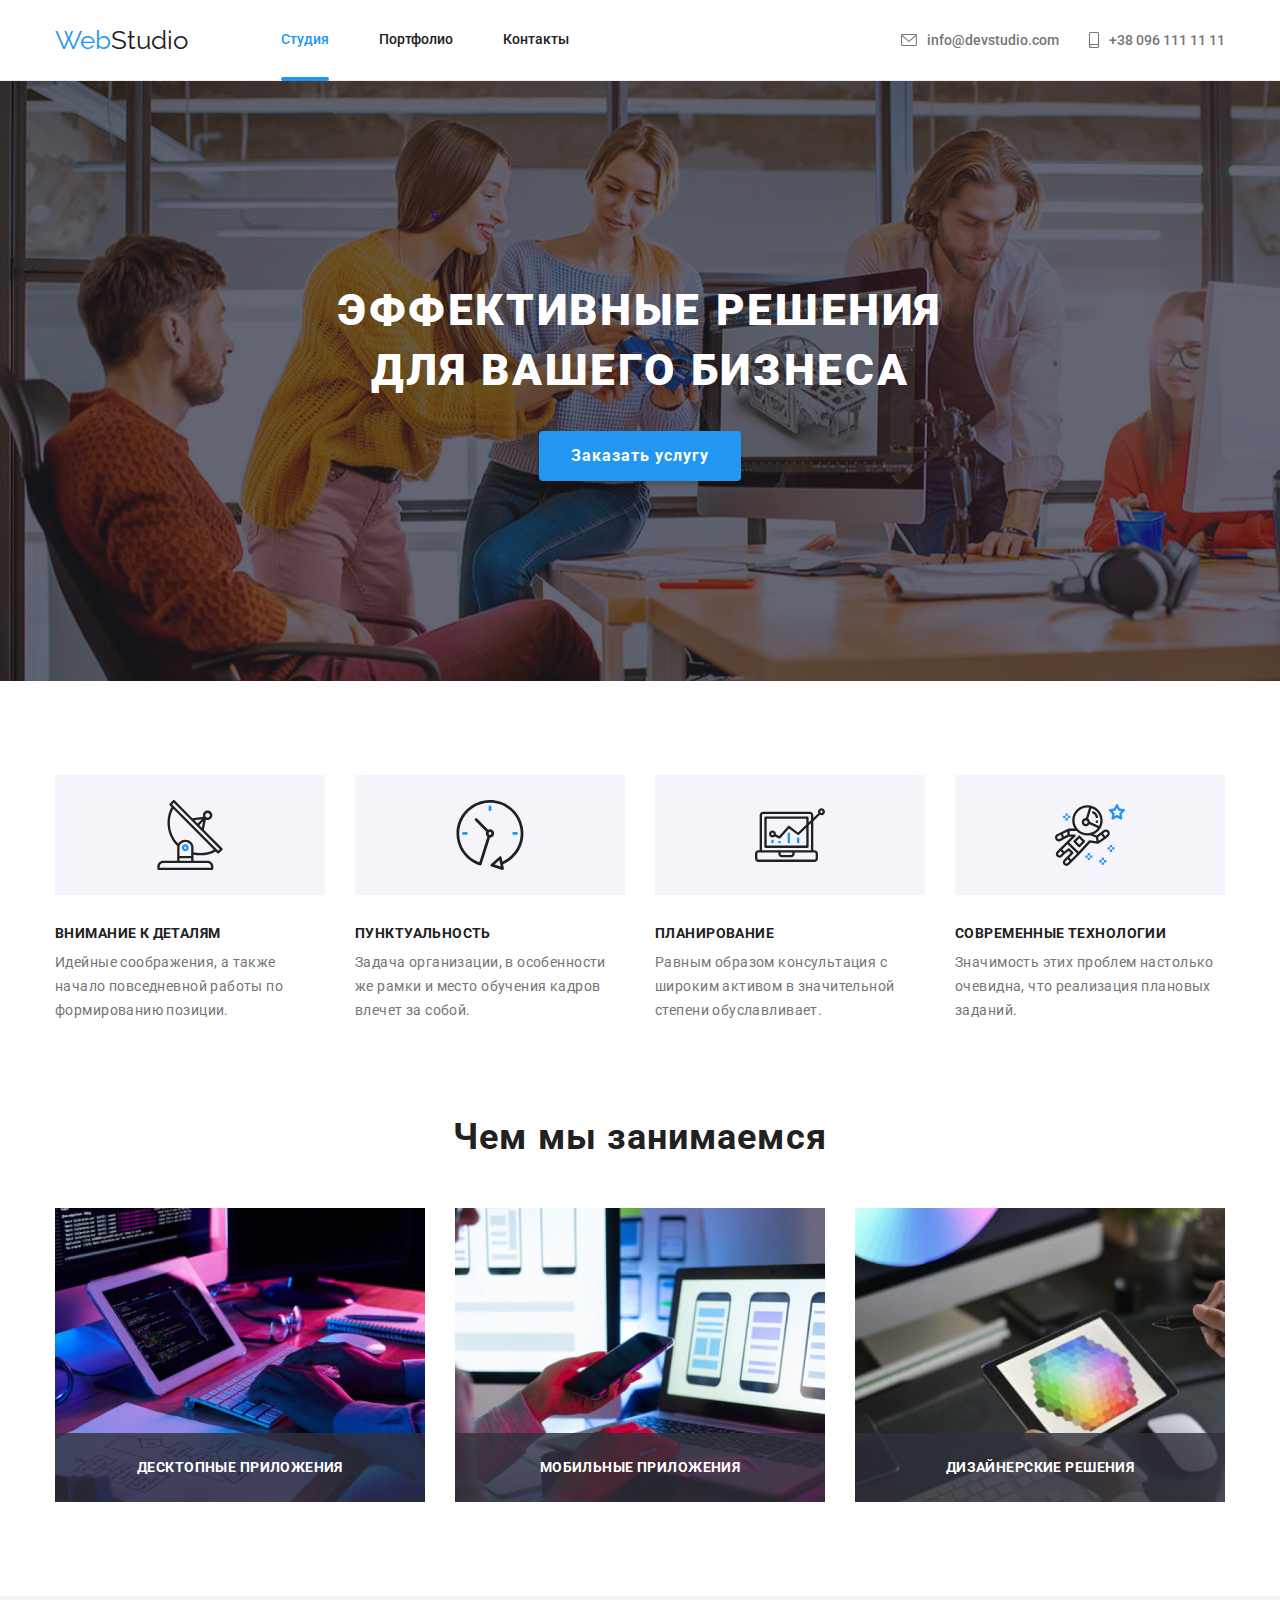
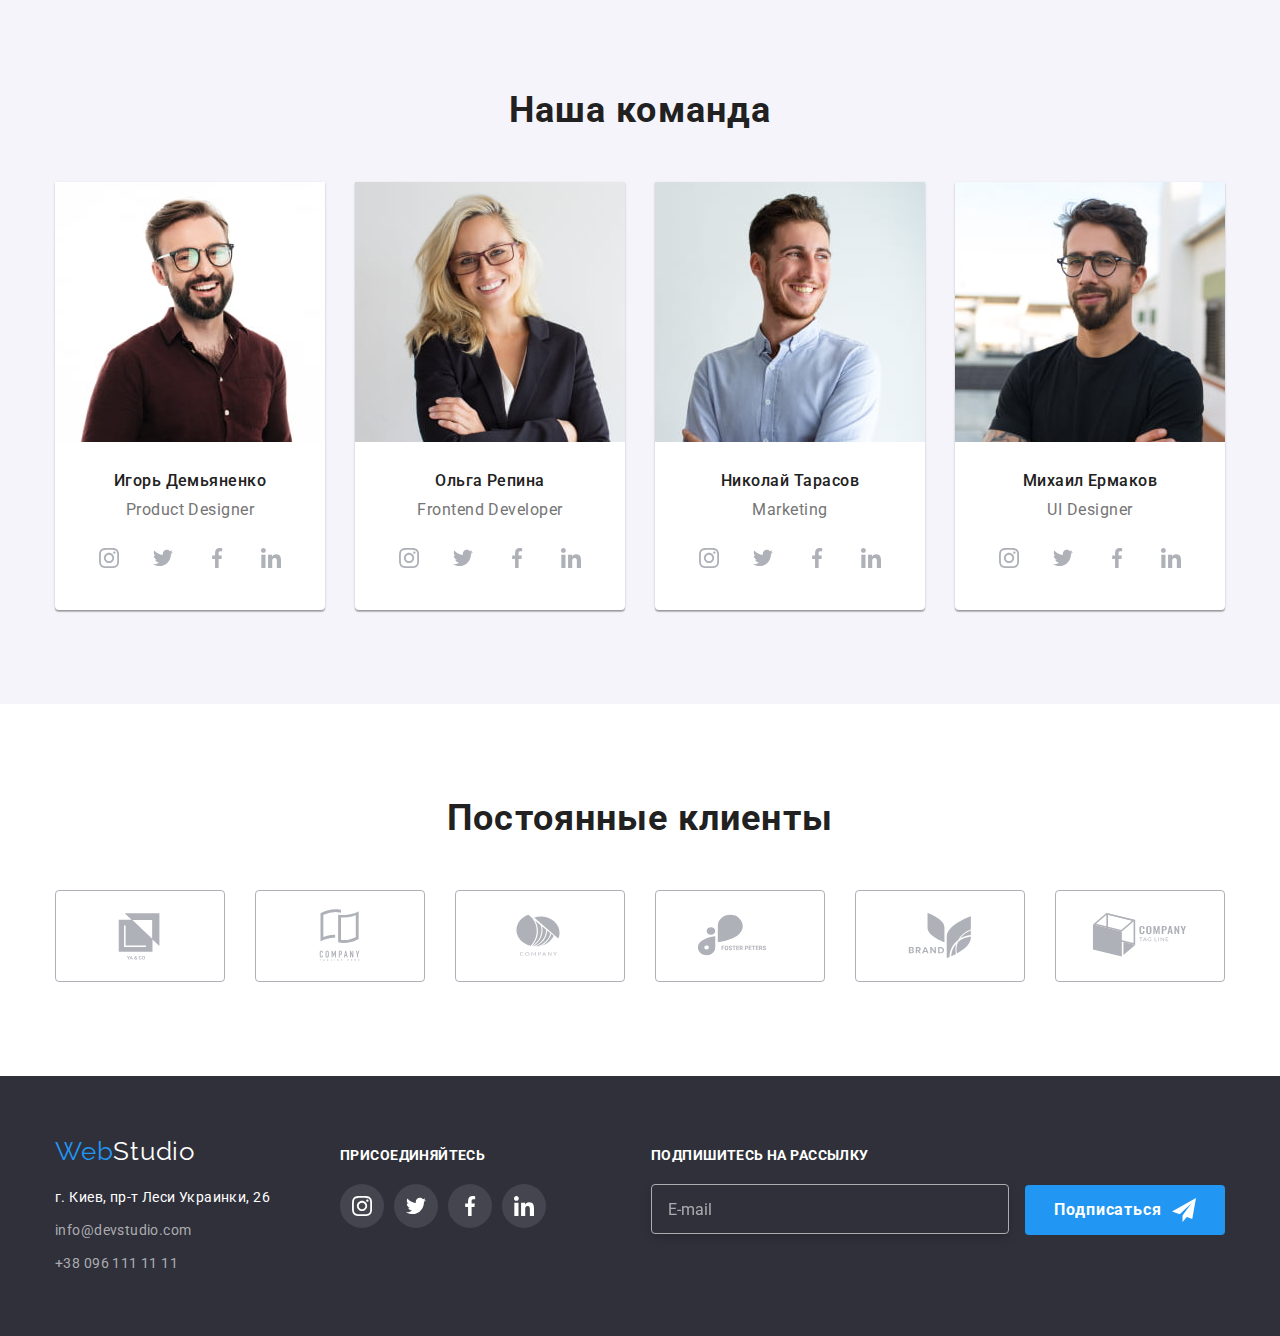
==== index.html @ 919d4b27 "Добавление файлов" ====
<!DOCTYPE html>
<html lang="ru">
  <head>
    <meta charset="UTF-8" />
    <meta http-equiv="X-UA-Compatible" content="IE=edge" />
    <meta name="viewport" content="width=device-width, initial-scale=1.0" />
    <title>homework1</title>
    <link
      rel="stylesheet"
      href="https://cdnjs.cloudflare.com/ajax/libs/modern-normalize/1.1.0/modern-normalize.css"
    />
    <link rel="stylesheet" href="css/styles.css" />
    <link
      href="https://fonts.googleapis.com/css2?family=Raleway:wght@700&family=Roboto:wght@400;500;700;900&display=swap"
      rel="stylesheet"
    />
  </head>
  <body>
    <!-- Шапка -->

    <header>
      <div class="container header">
        <a class="logo-text" href="index.html"><span class="logo-item">Web</span>Studio</a>
        <nav class="nav-section">
          <ul class="header-list">
            <li class="header-list-item">
              <a id="studio" class="nav-link" href="index.html">Студия</a>
            </li>
            <li class="header-list-item">
              <a class="nav-link" href="portfolio.html">Портфолио</a>
            </li>
            <li class="header-list-item"><a class="nav-link" href="#">Контакты</a></li>
          </ul>
        </nav>

        <ul class="nav-list">
          <li class="list-item">
            <a class="contacts" href="mailto:info@devstudio.com" inputmode="">
              <svg class="mail">
                <use href="./images/icons.svg#envelope"></use>
              </svg>
              info@devstudio.com</a
            >
          </li>
          <li class="list-item">
            <a class="contacts" href="tel:+380961111111">
              <svg class="telephone">
                <use href="./images/icons.svg#smartphone"></use>
              </svg>
              +38 096 111 11 11</a
            >
          </li>
        </ul>
      </div>
    </header>

    <!-- Основное -->
    <main>
      <!-- H1 секция -->
      <section class="top-section">
        <div class="container hero">
          <h1 class="h1-text">Эффективные решения для вашего бизнеса</h1>
          <button class="button-h1-section btn-hover" type="button" data-modal-open>
            Заказать услугу
          </button>
        </div>
      </section>
      <!-- Наши преимущества -->
      <section class="section">
        <div class="container our-advantages">
          <ul class="our-advantages-list">
            <li class="our-advantages-text">
              <div class="our-advantages-content-img">
                <svg class="image antena">
                  <use href="./images/icons.svg#antenna"></use>
                </svg>
              </div>
              <h3 class="our-advantages-h3">Внимание к деталям</h3>
              <p>
                Идейные соображения, а также начало повседневной работы по формированию позиции.
              </p>
            </li>
            <li class="our-advantages-text">
              <div class="our-advantages-content-img">
                <svg class="image clock">
                  <use href="./images/icons.svg#clock"></use>
                </svg>
              </div>
              <h3 class="our-advantages-h3">Пунктуальность</h3>
              <p>
                Задача организации, в особенности же рамки и место обучения кадров влечет за собой.
              </p>
            </li>
            <li class="our-advantages-text">
              <div class="our-advantages-content-img">
                <svg class="image diagram">
                  <use href="./images/icons.svg#diagram"></use>
                </svg>
              </div>
              <h3 class="our-advantages-h3">Планирование</h3>
              <p>
                Равным образом консультация с широким активом в значительной степени обуславливает.
              </p>
            </li>
            <li class="our-advantages-text">
              <div class="our-advantages-content-img">
                <svg class="image astronaut">
                  <use href="./images/icons.svg#astronaut"></use>
                </svg>
              </div>
              <h3 class="our-advantages-h3">Современные технологии</h3>
              <p>Значимость этих проблем настолько очевидна, что реализация плановых заданий.</p>
            </li>
          </ul>
        </div>
      </section>

      <!-- Чем мы занимаемся -->

      <section class="section what-we-do">
        <div class="container">
          <h2 class="what-we-do-text">Чем мы занимаемся</h2>
          <ul class="what-we-do-img-list">
            <li class="what-we-do-img-item">
              <div class="thumbe-img">
                <img src="images/img-1sq.jpeg" width="370" alt="работник пишет код" />
                <p class="what-we-do-img-text">Десктопные приложения</p>
              </div>
            </li>
            <li class="what-we-do-img-item">
              <div class="thumbe-img">
                <img src="images/img-2sq.jpeg" width="370" alt="работник выбирает интерфейс" />
                <p class="what-we-do-img-text">Мобильные приложения</p>
              </div>
            </li>
            <li class="what-we-do-img-item">
              <div class="thumbe-img">
                <img src="images/img-3sq.jpeg" width="370" alt="работник выбирает цвет" />
                <p class="what-we-do-img-text">Дизайнерские решения</p>
              </div>
            </li>
          </ul>
        </div>
      </section>

      <!-- Наша команда! -->

      <section class="section our-team-section">
        <div class="container our-team-table">
          <h2 class="our-team">Наша команда</h2>
          <ul class="our-team-list">
            <li class="our-team-item">
              <img
                src="images/img-sq.jpeg"
                width="270"
                alt="работник мужчина в очках и в рубашке"
              />
              <div class="our-team-about-text">
                <h3 class="our-team-name">Игорь Демьяненко</h3>
                <p class="our-team-profession">Product Designer</p>
                <ul class="our-team-list-social">
                  <li class="our-team-social-item">
                    <a class="social-link" href=""
                      ><svg class="social-image">
                        <use href="./images/icons.svg#instagram"></use></svg
                    ></a>
                  </li>
                  <li class="our-team-social-item">
                    <a class="social-link" href=""
                      ><svg class="social-image">
                        <use href="./images/icons.svg#twitter"></use></svg
                    ></a>
                  </li>
                  <li class="our-team-social-item">
                    <a class="social-link" href=""
                      ><svg class="social-image">
                        <use href="./images/icons.svg#facebook"></use></svg
                    ></a>
                  </li>
                  <li class="our-team-social-item">
                    <a class="social-link" href=""
                      ><svg class="social-image">
                        <use href="./images/icons.svg#linkedin"></use></svg
                    ></a>
                  </li>
                </ul>
              </div>
            </li>
            <li class="our-team-item">
              <img src="images/img4sq.jpeg" width="270" alt="работник женщина" />
              <div class="our-team-about-text">
                <h3 class="our-team-name">Ольга Репина</h3>
                <p class="our-team-profession">Frontend Developer</p>
                <ul class="our-team-list-social">
                  <li class="our-team-social-item">
                    <a class="social-link" href=""
                      ><svg class="social-image">
                        <use href="./images/icons.svg#instagram"></use></svg
                    ></a>
                  </li>
                  <li class="our-team-social-item">
                    <a class="social-link" href=""
                      ><svg class="social-image">
                        <use href="./images/icons.svg#twitter"></use></svg
                    ></a>
                  </li>
                  <li class="our-team-social-item">
                    <a class="social-link" href=""
                      ><svg class="social-image">
                        <use href="./images/icons.svg#facebook"></use></svg
                    ></a>
                  </li>
                  <li class="our-team-social-item">
                    <a class="social-link" href=""
                      ><svg class="social-image">
                        <use href="./images/icons.svg#linkedin"></use></svg
                    ></a>
                  </li>
                </ul>
              </div>
            </li>
            <li class="our-team-item">
              <img src="images/img5sq.jpeg" width="270" alt="работник мужчина без очков" />
              <div class="our-team-about-text">
                <h3 class="our-team-name">Николай Тарасов</h3>
                <p class="our-team-profession">Marketing</p>
                <ul class="our-team-list-social">
                  <li class="our-team-social-item">
                    <a class="social-link" href=""
                      ><svg class="social-image">
                        <use href="./images/icons.svg#instagram"></use></svg
                    ></a>
                  </li>
                  <li class="our-team-social-item">
                    <a class="social-link" href=""
                      ><svg class="social-image">
                        <use href="./images/icons.svg#twitter"></use></svg
                    ></a>
                  </li>
                  <li class="our-team-social-item">
                    <a class="social-link" href=""
                      ><svg class="social-image">
                        <use href="./images/icons.svg#facebook"></use></svg
                    ></a>
                  </li>
                  <li class="our-team-social-item">
                    <a class="social-link" href=""
                      ><svg class="social-image">
                        <use href="./images/icons.svg#linkedin"></use></svg
                    ></a>
                  </li>
                </ul>
              </div>
            </li>
            <li class="our-team-item">
              <img
                src="images/img6sq.jpeg"
                width="270"
                alt="работник мужчина в  очках и в футболке"
              />
              <div class="our-team-about-text">
                <h3 class="our-team-name">Михаил Ермаков</h3>
                <p class="our-team-profession">UI Designer</p>
                <ul class="our-team-list-social">
                  <li class="our-team-social-item">
                    <a class="social-link" href=""
                      ><svg class="social-image">
                        <use href="./images/icons.svg#instagram"></use></svg
                    ></a>
                  </li>
                  <li class="our-team-social-item">
                    <a class="social-link" href=""
                      ><svg class="social-image">
                        <use href="./images/icons.svg#twitter"></use></svg
                    ></a>
                  </li>
                  <li class="our-team-social-item">
                    <a class="social-link" href=""
                      ><svg class="social-image">
                        <use href="./images/icons.svg#facebook"></use></svg
                    ></a>
                  </li>
                  <li class="our-team-social-item">
                    <a class="social-link" href=""
                      ><svg class="social-image">
                        <use href="./images/icons.svg#linkedin"></use></svg
                    ></a>
                  </li>
                </ul>
              </div>
            </li>
          </ul>
        </div>
      </section>
      <!-- Постоянные клиенты -->
      <section class="section regular-customers">
        <div class="container">
          <h2 class="regular-customers-text">Постоянные клиенты</h2>
          <ul class="regular-customers-list">
            <li class="regular-customers-content">
              <a class="regular-customers-link" href=""
                ><svg class="customers-image">
                  <use href="./images/icons.svg#logo"></use></svg
              ></a>
            </li>
            <li class="regular-customers-content">
              <a class="regular-customers-link" href=""
                ><svg class="customers-image">
                  <use href="./images/icons.svg#logo-2"></use></svg
              ></a>
            </li>
            <li class="regular-customers-content">
              <a class="regular-customers-link" href=""
                ><svg class="customers-image">
                  <use href="./images/icons.svg#logo-3"></use></svg
              ></a>
            </li>
            <li class="regular-customers-content">
              <a class="regular-customers-link" href=""
                ><svg class="customers-image">
                  <use href="./images/icons.svg#logo-4"></use></svg
              ></a>
            </li>
            <li class="regular-customers-content">
              <a class="regular-customers-link" href=""
                ><svg class="customers-image">
                  <use href="./images/icons.svg#logo-5"></use></svg
              ></a>
            </li>
            <li class="regular-customers-content">
              <a class="regular-customers-link" href=""
                ><svg class="customers-image">
                  <use href="./images/icons.svg#logo-6"></use></svg
              ></a>
            </li>
          </ul>
        </div>
      </section>
    </main>
    <!-- Подвал -->
    <footer class="footer-section">
      <div class="container footer-section-content">
        <div>
          <a class="logo-footer" href="#"
            ><span class="logo-footer-text">Web</span
            ><span class="logo-footer-text-two">Studio</span></a
          >
          <address class="address">
            г. Киев, пр-т Леси Украинки, 26
            <ul class="footer-list-contacts">
              <li>
                <a class="contacts-footer" href="mailto:info@devstudio.com">info@devstudio.com</a>
              </li>
              <li><a class="contacts-footer" href="tel:+380961111111">+38 096 111 11 11</a></li>
            </ul>
          </address>
        </div>
        <div class="footer-social">
          <p class="footer-social-text">присоединяйтесь</p>
          <ul class="footer-social-list">
            <li class="footer-social-item">
              <a class="social-link-footer" href=""
                ><svg class="social-image-footer">
                  <use href="./images/icons.svg#instagram"></use></svg
              ></a>
            </li>
            <li class="footer-social-item">
              <a class="social-link-footer" href=""
                ><svg class="social-image-footer">
                  <use href="./images/icons.svg#twitter"></use></svg
              ></a>
            </li>
            <li class="footer-social-item">
              <a class="social-link-footer" href=""
                ><svg class="social-image-footer">
                  <use href="./images/icons.svg#facebook"></use></svg
              ></a>
            </li>
            <li class="footer-social-item">
              <a class="social-link-footer" href=""
                ><svg class="social-image-footer">
                  <use href="./images/icons.svg#linkedin"></use></svg
              ></a>
            </li>
          </ul>
        </div>
        <!-- Подписка на рассылку -->
        <form class="subscription-newsletter">
          <label class="subscription-newsletter-text" for="newsletter-input"
            >Подпишитесь на рассылку</label
          >
          <div class="newsletter-table">
            <input
              class="subscription-newsletter-input"
              type="text"
              name="E-mail"
              placeholder="E-mail"
              id="newsletter-input"
            />
            <button type="submit" class="subscription-newsletter-button">
              Подписаться
              <svg class="newsletter-button-icon" width="24px" height="24px">
                <use href="./images/icons.svg#icon-send"></use>
              </svg>
            </button>
          </div>
        </form>
      </div>
    </footer>
    <!-- Модальное окно -->
    <div class="backdrop is-hidden" data-modal>
      <div class="modal">
        <p class="modal-tittle">Оставьте свои данные, мы вам перезвоним</p>
        <div class="modal-table">
          <form class="form">
            <div class="field-form">
              <label class="label-title" for="name">Имя</label>
              <div class="input-icon-box">
                <input class="input" type="text" name="username" id="name" autofocus />
                <svg class="input-icon" width="18px" height="18px">
                  <use href="./images/icons.svg#person-black"></use>
                </svg>
              </div>
            </div>
            <div class="field-form">
              <label class="label-title" for="telephone">Телефон</label>
              <div class="input-icon-box">
                <input class="input" type="text" name="telephone" id="telephone" />
                <svg class="input-icon" width="18px" height="18px">
                  <use href="./images/icons.svg#phone-black"></use>
                </svg>
              </div>
            </div>
            <div class="field-form">
              <label class="label-title" for="mail">Почта</label>
              <div class="input-icon-box">
                <input class="input" type="text" name="mail" id="mail" />
                <svg class="input-icon" width="18px" height="18px">
                  <use href="./images/icons.svg#email-black"></use>
                </svg>
              </div>
            </div>
            <div class="field-form">
              <label class="label-title" for="comment">Коментарий</label>
              <textarea
                class="text-comment input"
                placeholder="Введите текст"
                name="comment"
                id="comment"
              ></textarea>
            </div>
            <div class="field-form checkbox-field">
              <div class="checkbox-content">
                <input class="checkbox-agree" type="checkbox" name="box-agree" id="box-agree" />
                <svg class="checkbox-image" width="16px" height="15px">
                  <use href="./images/icons.svg#icon-check"></use>
                </svg>
                <label class="box-agree-text" for="box-agree"
                  >Соглашаюсь с рассылкой и принимаю
                  <a href="" class="box-agree-link">Условия договора</a>
                </label>
              </div>
            </div>
            <button type="submit" class="modal-button-send btn-hover">Отправить</button>
          </form>
          <button class="button-close" data-modal-close>
            <svg class="button-image-close">
              <use href="./images/icons.svg#close-black"></use>
            </svg>
          </button>
        </div>
      </div>
    </div>
    <script src="./js/modal.js"></script>
  </body>
</html>
---- css/styles.css ----
:root {
  --white-color: #ffffff;
  --accent-color: #2196f3;
  --black-text-color: #212121;
  --grey-text-color: #757575;
  --h1-section-and-footer-color: #2f303a;
  --our-team-section-color: #f5f4fa;
  --footer-contacts-color: #acacb0;
  --nav-button-color: #f5f4fa;
  --button-hover-blue: #188ce8;
  --border-header-color: #ececec;
  --botder-list-text: #eeeeee;
  --social-color: #afb1b8;
  --modal-form-color: rgba(33, 33, 33, 0.2);
  --timing-function: cubic-bezier(0.4, 0, 0.2, 1);
}
/* Тело */
body {
  font-family: Roboto, sans-serif;
  font-weight: 400;
  color: var(--black-text-color);
  background-color: var(--white-color);
}
/* PORTFOLIO HTML */
/* Шапка */

img {
  display: block;
}
a {
  text-decoration: none;
}
ul {
  list-style: none;
}
header {
  border-bottom: 1px solid var(--border-header-color);
}
.container {
  width: 1200px;
  margin-left: auto;
  margin-right: auto;
  padding-left: 15px;
  padding-right: 15px;
}
.container.header {
  display: flex;
  align-items: center;
}

.logo-text {
  font-size: 26px;
  line-height: 1.17;
  font-family: Raleway;
  text-decoration: none;
  color: var(--black-text-color);
  margin-right: 93px;

  transition-property: background-color, color;
  transition-duration: 250ms;
  transition-timing-function: cubic-bezier(0.4, 0, 0.2, 1);
}
.logo-text:hover {
  color: var(--black-text-color);
  background-color: var(--white-color);
}
.logo-text:focus {
  color: var(--black-text-color);
  background-color: var(--white-color);
}
.logo-item {
  color: var(--accent-color);
}
.logo-item:hover {
  color: var(--accent-color);
  background-color: var(--white-color);
}
.header-list {
  display: flex;
  padding-left: 0px;
  margin: 0px;
}
.header-list .header-list-item:not(:last-child) {
  margin-right: 50px;
}

.nav-list {
  display: flex;
  padding-left: 0px;
  margin-left: auto;
  margin-top: 0px;
  margin-bottom: 0px;
}

.nav-list .list-item:not(:last-child) {
  margin-right: 30px;
}
.nav-link {
  position: relative;
  display: block;
  padding-top: 32px;
  padding-bottom: 32px;
  font-size: 14px;
  line-height: 1.14;
  font-weight: 500;
  color: var(--black-text-color);

  transition-property: color;
  transition-duration: 250ms;
  transition-timing-function: cubic-bezier(0.4, 0, 0.2, 1);
}

.nav-link:focus {
  background-color: var(--white-color);
  color: var(--accent-color);
}
/* Основной контент */
.section {
  padding-top: 94px;
  padding-bottom: 94px;
}
/* Кнопки навигации сайта */
#studio {
  color: var(--accent-color);
}
#studio::after {
  content: '';
  position: absolute;
  bottom: -1px;
  display: block;
  width: 100%;
  height: 4px;
  background-color: var(--accent-color);
  opacity: 1;
  border-radius: 2px;
}
#portfolio {
  color: var(--accent-color);
}
#portfolio::after {
  content: '';
  position: absolute;
  bottom: -1px;
  display: block;
  width: 100%;
  height: 4px;
  background-color: var(--accent-color);
  opacity: 1;
  border-radius: 2px;
}
.contacts {
  display: flex;
  align-items: center;
  font-weight: 500;
  font-size: 14px;
  line-height: 1.17;
  color: var(--grey-text-color);

  transition-property: color;
  transition-duration: 250ms;
  transition-timing-function: cubic-bezier(0.4, 0, 0.2, 1);
}

.telephone {
  margin-right: 10px;
  width: 10px;
  height: 16px;
  fill: var(--grey-text-color);

  transition-property: fill;
  transition-duration: 250ms;
  transition-timing-function: cubic-bezier(0.4, 0, 0.2, 1);
}

.mail {
  margin-right: 10px;
  width: 16px;
  height: 12px;
  fill: var(--grey-text-color);

  transition-property: fill;
  transition-duration: 250ms;
  transition-timing-function: cubic-bezier(0.4, 0, 0.2, 1);
}
.contacts:hover .mail,
.contacts:focus .mail,
.contacts:hover .telephone,
.contacts:focus .telephone {
  fill: var(--accent-color);
}
.contacts:focus {
  color: var(--accent-color);
  background-color: var(--white-color);
}

/* Основное - кнопки филтры */
.button-section {
  display: flex;
  justify-content: center;
  margin-top: 0px;
  margin-bottom: 50px;
  padding-left: 0px;
}
.button-section .button-list:not(:last-child) {
  margin-right: 8px;
}
.button-filter-text:hover,
:focus {
  color: var(--white-color);
}
.button-filter-text {
  font-weight: 500;
  font-size: 16px;
  line-height: 1.62;
  color: #212121;

  transition-property: color;
  transition-duration: 250ms;
  transition-timing-function: cubic-bezier(0.4, 0, 0.2, 1);
}

.button-filter {
  background-color: var(--nav-button-color);
  font-weight: 500;
  font-size: 16px;
  line-height: 1.62;
  color: #212121;
  padding: 6px 22px;
  border-radius: 4px;
  border: 1px solid var(--nav-button-color);

  transition-property: background-color, color, box-shadow;
  transition-duration: 250ms;
  transition-timing-function: cubic-bezier(0.4, 0, 0.2, 1);
}
.button-filter:hover,
.button-filter:focus {
  background-color: var(--accent-color);
  color: var(--white-color);
  border: none;
  box-shadow: 0px 3px 1px rgba(0, 0, 0, 0.1), 0px 1px 2px rgba(0, 0, 0, 0.08),
    0px 2px 2px rgba(0, 0, 0, 0.12);
}
/* Портфолио */

.portfolio {
  margin-top: 0px;
  display: flex;
  justify-content: center;
  flex-wrap: wrap;
  padding-left: 0px;
  margin-bottom: 0px;
}
.portfolio-list {
  margin-bottom: 30px;
}
.portfolio-link {
  display: block;

  transition-property: box-shadow;
  transition-duration: 250ms;
  transition-timing-function: cubic-bezier(0.4, 0, 0.2, 1);
}
.portfolio-link:hover,
.portfolio-link:focus {
  box-shadow: 0px 1px 1px rgba(0, 0, 0, 0.12), 0px 4px 4px rgba(0, 0, 0, 0.06),
    1px 4px 6px rgba(0, 0, 0, 0.16);
  transform: translatex(0);
}
.portfolio-img-hover {
  position: relative;
  overflow: hidden;
}

.portfolio-link:hover .portfolio-img-text,
.portfolio-link:focus .portfolio-img-text {
  transform: translatey(0);
}
.portfolio-img-text {
  position: absolute;
  top: 0;
  left: 0;
  width: 100%;
  height: 100%;
  color: var(--white-color);
  background-color: rgba(33, 150, 243, 0.9);
  /* background-image: linear-gradient(to right, rgba(33, 150, 243, 0.9), rgba(33, 150, 243, 0.9)); */
  transition-property: transform;
  transition-duration: 250ms;
  transition-timing-function: cubic-bezier(0.4, 0, 0.2, 1);
  transform: translatey(100%);

  display: flex;
  max-width: 370px;
  padding: 63px 24px;
  margin: 0;
  position: absolute;
  bottom: 0;
  font-style: normal;
  font-size: 18px;
  line-height: 1.55;
  letter-spacing: 0.03em;
}
.portfolio-link:hover,
.portfolio-link:focus {
  box-shadow: 0px 1px 1px rgba(0, 0, 0, 0.12), 0px 4px 4px rgba(0, 0, 0, 0.06),
    1px 4px 6px rgba(0, 0, 0, 0.16);
  transform: translatex(0);
}

/* 1px solid var(--border-header-color); */
.portfolio-list-text {
  padding-left: 24px;
  padding-right: 24px;
  padding-top: 20px;
  padding-bottom: 20px;
  border-right: 1px solid var(--botder-list-text);
  border-left: 1px solid var(--botder-list-text);
  border-bottom: 1px solid var(--botder-list-text);
}
.portfolio .portfolio-list:not(:nth-child(3n)) {
  margin-right: 30px;
}
.portfolio .portfolio-list:nth-child(n + 7) {
  margin-bottom: 0px;
}
.portfolio-h3 {
  font-weight: 700;
  font-size: 18px;
  line-height: 2;
  color: var(--black-text-color);
  margin-bottom: 4px;
  margin-top: 0px;
}
.portfolio-text {
  font-size: 16px;
  line-height: 1.87;
  color: var(--grey-text-color);
  margin-top: 0px;
  margin-bottom: 0px;
}
/* Интерактивные элементы */

.contacts-footer:hover,
.contacts:hover,
.nav-link:hover {
  color: var(--accent-color);
}

/* Кнопки */
button[type='button']:hover,
:focus {
  cursor: pointer;
}
/* Подвал */
.footer-section-content {
  display: flex;
  align-items: baseline;
}
.footer-section {
  background-color: var(--h1-section-and-footer-color);
  padding-top: 60px;
  padding-bottom: 60px;
}
.logo-footer {
  font-size: 26px;
  line-height: 1.17;
  font-family: Raleway;
  text-decoration: none;

  letter-spacing: 0.03em;
}

.logo-footer-text {
  color: var(--accent-color);

  transition-property: color, background-color;
  transition-duration: 250ms;
  transition-timing-function: cubic-bezier(0.4, 0, 0.2, 1);
}
.logo-footer-text:hover {
  color: var(--accent-color);
  background-color: var(--h1-section-and-footer-color);
}
.logo-footer-text:focus {
  color: var(--accent-color);
  background-color: var(--h1-section-and-footer-color);
}
.logo-footer {
  display: block;
  color: var(--white-color);
  margin-bottom: 20px;

  transition-property: color, background-color;
  transition-duration: 250ms;
  transition-timing-function: cubic-bezier(0.4, 0, 0.2, 1);
}
.logo-footer:hover {
  color: var(--white-color);
  background-color: var(--h1-section-and-footer-color);
}
.logo-footer:focus {
  color: var(--white-color);
  background-color: var(--h1-section-and-footer-color);
}
.footer-list-contacts {
  padding-left: 0px;
  margin-bottom: 0px;
  margin-top: 0px;
}
.address {
  color: var(--white-color);
  font-size: 14px;
  line-height: 1.71;
  font-style: normal;
  letter-spacing: 0.03em;
}
.contacts-footer {
  font-size: 14px;
  line-height: 1.71;
  color: var(--footer-contacts-color);
  font-style: normal;
  letter-spacing: 0.03em;

  transition-property: color;
  transition-duration: 250ms;
  transition-timing-function: cubic-bezier(0.4, 0, 0.2, 1);
}
.footer-list-contacts {
  margin-top: 9px;
}
.footer-list-contacts li:nth-child(2n) {
  margin-top: 9px;
}
.contacts-footer:focus {
  color: var(--accent-color);
  background-color: var(--h1-section-and-footer-color);
}
.footer-social {
  margin-left: 70px;
}
.footer-social-list,
.footer-social-item,
.social-link-footer {
  display: flex;
  justify-content: center;
  align-items: center;
  padding: 0px;
  margin: 0px;

  transition-property: background-color;
  transition-duration: 250ms;
  transition-timing-function: cubic-bezier(0.4, 0, 0.2, 1);
}
.footer-social-list {
  margin-top: 20px;
}
.social-link-footer:hover,
.social-link-footer:focus {
  background-color: var(--accent-color);
}
.footer-social-list li + li {
  margin-left: 10px;
}
.footer-social-text {
  margin: 0px;
  color: var(--white-color);
  font-family: Roboto;
  font-weight: 700;
  font-size: 14px;
  line-height: 1.14;
  letter-spacing: 0.03em;
  text-transform: uppercase;
}
.social-link-footer {
  margin: 0px;
  width: 44px;
  height: 44px;
  border-radius: 50%;
  background-color: #44454e;
}
.social-image-footer {
  width: 20px;
  height: 20px;
  fill: #ffffff;
}
/* Подписка на рассылку */
.subscription-newsletter {
  margin-left: auto;
}
.subscription-newsletter-text {
  font-style: normal;
  font-weight: 700;
  font-size: 14px;
  line-height: 1.14;
  letter-spacing: 0.03em;
  text-transform: uppercase;
  color: var(--white-color);
  margin: 0;
}

.subscription-newsletter-input {
  color: var(--white-color);
  background-color: var(--h1-section-and-footer-color);
  width: 358px;
  height: 50px;
  margin-top: 20px;
  padding: 0;
  border-radius: 4px;
  border: 1px solid var(--footer-contacts-color);
  color: var(--footer-contacts-color);
  box-sizing: border-box;
  filter: drop-shadow(0px 4px 4px rgba(0, 0, 0, 0.15));
}
input[type='text']::placeholder {
  color: var(--footer-contacts-color);
}
[placeholder='E-mail'] {
  padding-left: 16px;
}

.subscription-newsletter-button {
  display: inline-flex;
  text-align: center;
  align-items: center;
  justify-content: center;
  width: 200px;
  height: 50px;
  margin-left: 12px;
  padding-top: 10px;
  padding-bottom: 10px;
  border: none;
  font-style: normal;
  font-weight: 700;
  font-size: 16px;
  line-height: 1.87;
  letter-spacing: 0.06em;
  color: var(--white-color);
  background-color: var(--accent-color);
  border-radius: 4px;
  transition: background-color 250ms var(--timing-function);
}
.subscription-newsletter-button:hover {
  background-color: var(--button-hover-blue);
  cursor: pointer;
}
.newsletter-button-icon {
  margin-left: 10px;
  fill: var(--white-color);
}
/* INDEX HTML */
/* H1 section */
.top-section {
  background-image: linear-gradient(to right, rgba(47, 48, 58, 0.4), rgba(47, 48, 58, 0.4)),
    url(../images/hero.svg);
  max-width: 1600px;
  padding-top: 200px;
  padding-bottom: 200px;
  border: none;
  margin-right: auto;
  margin-left: auto;
}

.hero {
  text-align: center;
}

.h1-text {
  max-width: 696px;
  font-weight: 900;
  font-size: 44px;
  line-height: 1.36;
  color: var(--white-color);
  letter-spacing: 0.06em;
  margin-left: auto;
  margin-right: auto;
  margin-top: 0px;
  margin-bottom: 0px;
  margin-bottom: 30px;
  text-transform: uppercase;
}

/* Модальное окно начало*/
.backdrop {
  position: fixed;
  top: 0;
  left: 0;
  width: 100%;
  height: 100%;
  background-color: rgba(0, 0, 0, 0.2);
  transition: opacity 250ms var(--timing-function);
}
.backdrop.is-hidden {
  opacity: 0;
  pointer-events: none;
}
.modal {
  position: absolute;
  top: 50%;
  left: 50%;
  transform: translate(-50%, -50%);
  max-width: 528px;
  padding: 40px;
  background-color: var(--white-color);
  transition: transform 250ms var(--timing-function);
}
.modal-table {
  max-width: 100%;
  margin-top: 12px;
}
.form {
  margin: 0;
  display: flex;
  flex-direction: column;

  width: 448px;
}
.modal-tittle {
  text-align: center;
  font-style: normal;
  font-weight: 700;
  font-size: 20px;
  line-height: 1.15;
  margin: 0;

  letter-spacing: 0.03em;
}
.field-form + .field-form {
  margin-top: 10px;
}
.field-form {
  display: flex;
  flex-direction: column;
  width: 100%;
}
.label-title {
  margin-bottom: 4px;
  font-size: 12px;
  line-height: 1.16;
  letter-spacing: 0.01em;
  color: var(--grey-text-color);
}
.input-icon-box {
  position: relative;
  width: 448px;
}
.input {
  display: block;
  padding-left: 42px;
  color: inherit;
  height: 40px;
  width: 100%;
  border: 1px solid var(--modal-form-color);
  transition: border 250ms var(--timing-function);
  border-radius: 4px;
}

.input-icon {
  position: absolute;
  top: 11px;
  left: 12px;
  transition: fill 250ms var(--timing-function);
}
.input:focus {
  outline: none;
  border: 1px solid var(--accent-color);
  cursor: pointer;
}
/* .input:focus + .input-icon,
.input:hover + .input-icon {
  fill: var(--accent-color);
} */
.label-title:focus,
.label-title:hover {
  cursor: pointer;
}
.input:focus + .input-icon {
  fill: var(--accent-color);
}
.text-comment:focus {
  outline: none;
  border: 1px solid var(--accent-color);
}
.text-comment {
  color: #000;
  padding: 12px 16px;
  resize: none;
  height: 120px;
  border: 1px solid var(--modal-form-color);
  border-radius: 4px;
}
.text-comment::placeholder {
  color: rgba(117, 117, 117, 0.5);
}
.field-form.checkbox-field {
  position: relative;
  margin-top: 20px;
}
.checkbox-content {
  display: flex;
  justify-content: center;
  align-items: center;
}
.checkbox-agree {
  z-index: 1;
  position: absolute;
  left: 14px;
  width: 12px;
  height: 12px;
  margin: -1px;
  opacity: 0;

  padding: 0;
  /* clip: rect(0 0 0 0); */
  overflow: hidden;
}
.checkbox-agree:checked + .checkbox-image {
  background-color: var(--accent-color);
  border-color: var(--accent-color);
}
.checkbox-agree:focus + .checkbox-image {
  border-color: var(--accent-color);
}
.checkbox-image {
  margin-right: 8.38px;
  border: 2px solid var(--black-text-color);
  border-radius: 2px;
  transition: border, background-color 250ms var(--timing-function);
}
.checkbox-image:hover {
  cursor: pointer;
}
.box-agree-text {
  display: block;
  font-size: 14px;
  line-height: 1.71;
  letter-spacing: 0.03em;
  color: var(--grey-text-color);
}
.box-agree-link {
  color: var(--accent-color);
  text-decoration: underline;
}

.modal-button-send {
  display: inline-block;
  margin-left: auto;
  margin-right: auto;
  margin-top: 30px;
  width: 200px;
  background-color: var(--accent-color);
  color: var(--white-color);
  box-shadow: 0px 4px 4px rgba(0, 0, 0, 0.15);
  border-radius: 4px;
  border: none;
  padding-top: 10px;
  padding-bottom: 10px;
  font-weight: 700;
  font-size: 16px;
  line-height: 1.88;
  letter-spacing: 0.06em;
  transition: background-color 250ms var(--timing-function);
}
.button-close {
  position: absolute;
  top: 0;
  right: 0;
  width: 30px;
  height: 30px;

  margin-top: 8px;
  margin-right: 8px;
  border-radius: 50%;
  background-color: var(--white-color);
  border: 1px solid rgba(0, 0, 0, 0.1);
}
.button-close:hover .button-image-close,
.button-close:focus .button-image-close {
  fill: var(--accent-color);
  cursor: pointer;
}
.button-image-close {
  width: 100%;
  height: 100%;
  transition: fill 250ms var(--timing-function);
}
/* Модальное окно конец*/

.button-h1-section.btn-hover {
  display: inline-block;
  background-color: var(--accent-color);
  font-weight: 700;
  font-size: 16px;
  line-height: 1.87;
  color: var(--white-color);
  letter-spacing: 0.06em;
  padding: 10px 32px;
  border-radius: 4px;
  border: none;
  box-shadow: 0px 4px 4px rgba(0, 0, 0, 0.15);

  transition-property: color, background-color;
  transition-duration: 250ms;
  transition-timing-function: cubic-bezier(0.4, 0, 0.2, 1);
}
.btn-hover:hover,
.btn-hover:focus {
  background-color: var(--button-hover-blue);
  color: var(--white-color);
  cursor: pointer;
}

/* Наши преимущества */
.our-advantages-content-img {
  display: flex;
  justify-content: center;
  align-items: center;
  width: 270px;
  height: 120px;
  background-color: #f5f4fa;
  margin-bottom: 30px;
}
.our-advantages-content-img > .image {
  width: 70px;
  height: 70px;
}

.our-advantages-list {
  display: flex;
  padding: 0px;
  justify-content: center;
  margin: 0px;
}
.our-advantages-list .our-advantages-text:not(:last-child) {
  margin-right: 30px;
}
.our-advantages-text {
  width: 270px;
  font-size: 14px;
  line-height: 1.71;
  letter-spacing: 0.03em;
  color: var(--grey-text-color);
}

.our-advantages-h3 {
  font-weight: 700;
  font-size: 14px;
  line-height: 1.17;
  letter-spacing: 0.03em;
  text-transform: uppercase;
  color: var(--black-text-color);
  margin: 0px;
  margin-bottom: 10px;
}
li > p {
  margin: 0px;
}
/* Чем мы занимаемся */
.section.what-we-do {
  padding-top: 0px;
}
.what-we-do-text {
  font-weight: 700;
  font-size: 36px;
  line-height: 1.16;
  text-align: center;
  letter-spacing: 0.03em;
  color: var(--black-text-color);
  margin: 0px;
}
.what-we-do-img-list {
  display: flex;
  justify-content: center;
  margin-top: 50px;
  margin-bottom: 0px;
  padding: 0px;
}
.what-we-do-img-list .what-we-do-img-item:not(:last-child) {
  margin-right: 30px;
}
.what-we-do-img-item {
  position: relative;
}
/* .thumbe-img {
  display: flex;
  position: relative;
} */
.what-we-do-img-text {
  display: inline-block;
  color: var(--white-color);
  background-image: linear-gradient(to right, rgba(47, 48, 58, 0.8), rgba(47, 48, 58, 0.8));
  margin: 0px;
  width: 100%;
  text-align: center;
  padding-top: 27px;
  padding-bottom: 27px;
  position: absolute;
  bottom: 0;
  font-family: 'Roboto';
  font-style: normal;
  font-weight: 700;
  font-size: 14px;
  line-height: 1.14;
  letter-spacing: 0.03em;
  text-transform: uppercase;
}

/* Наша команда */

.our-team-section {
  background-color: var(--our-team-section-color);
}

.our-team-list {
  display: flex;
  margin-top: 50px;
  margin-bottom: 0px;
  justify-content: center;
  padding-left: 0px;
}
.our-team-list .our-team-item:not(:last-child) {
  margin-right: 30px;
}
.our-team {
  font-weight: 700;
  font-size: 36px;
  line-height: 1.16;
  text-align: center;
  letter-spacing: 0.03em;
  color: var(--black-text-color);
  margin: 0px;
}
.our-team-item {
  background-color: var(--white-color);
  box-shadow: 0px 1px 3px rgba(0, 0, 0, 0.12), 0px 1px 1px rgba(0, 0, 0, 0.14),
    0px 2px 1px rgba(0, 0, 0, 0.2);
  border-radius: 0px 0px 4px 4px;
}
.our-team-about-text {
  padding-top: 30px;
  padding-bottom: 30px;
}
.our-team-name {
  font-weight: 500;
  font-size: 16px;
  line-height: 1.18;
  text-align: center;
  letter-spacing: 0.03em;
  color: var(--black-text-color);
  margin: 0px;
  margin-bottom: 10px;
}
.our-team-profession {
  font-size: 16px;
  line-height: 1.18;
  text-align: center;
  letter-spacing: 0.03em;
  color: var(--grey-text-color);
  margin: 0px;
}
.our-team-list-social {
  display: flex;
  justify-content: center;
  padding: 0px;
  margin-top: 16px;
  margin-left: auto;
  margin-right: auto;
}
.our-team-list-social li + li {
  margin-left: 10px;
}
.social-link {
  display: flex;
  justify-content: center;
  align-items: center;
  height: 44px;
  width: 44px;
  border-radius: 50%;
  fill: var(--social-color);

  transition-property: background-color;
  transition-duration: 250ms;
  transition-timing-function: cubic-bezier(0.4, 0, 0.2, 1);
}
.social-link:hover .social-image,
.social-link:focus .social-image {
  fill: var(--white-color);
}
.social-link:hover,
.social-link:focus {
  background-color: var(--accent-color);
}
.social-image {
  height: 20px;
  width: 20px;

  transition-property: fill;
  transition-duration: 250ms;
  transition-timing-function: cubic-bezier(0.4, 0, 0.2, 1);
}
/* Постоянные клиенты */
.regular-customers-text {
  font-weight: 700;
  font-size: 36px;
  line-height: 1.16;
  text-align: center;
  letter-spacing: 0.03em;
  color: var(--black-text-color);
  margin: 0px;
}
.regular-customers-list {
  display: flex;
  padding: 0px;
  margin-top: 50px;
  margin-bottom: 0px;
}

.regular-customers-link {
  display: flex;
  align-items: center;
  justify-content: center;
  background-color: var(--white-color);
  border: 1px solid var(--social-color);
  border-radius: 4px;
  width: 170px;
  height: 92px;
  padding: 0px;

  transition-property: border;
  transition-duration: 250ms;
  transition-timing-function: cubic-bezier(0.4, 0, 0.2, 1);
}

.regular-customers-list .regular-customers-content:not(:last-child) {
  margin-right: 30px;
}
.customers-image {
  width: 106px;
  height: 60px;
  fill: var(--social-color);

  transition-property: fill;
  transition-duration: 250ms;
  transition-timing-function: cubic-bezier(0.4, 0, 0.2, 1);
}
.regular-customers-link:hover .customers-image,
.regular-customers-link:focus .customers-image {
  fill: var(--accent-color);
}
.regular-customers-link:hover,
.regular-customers-link:focus {
  border: 1px solid var(--accent-color);
}
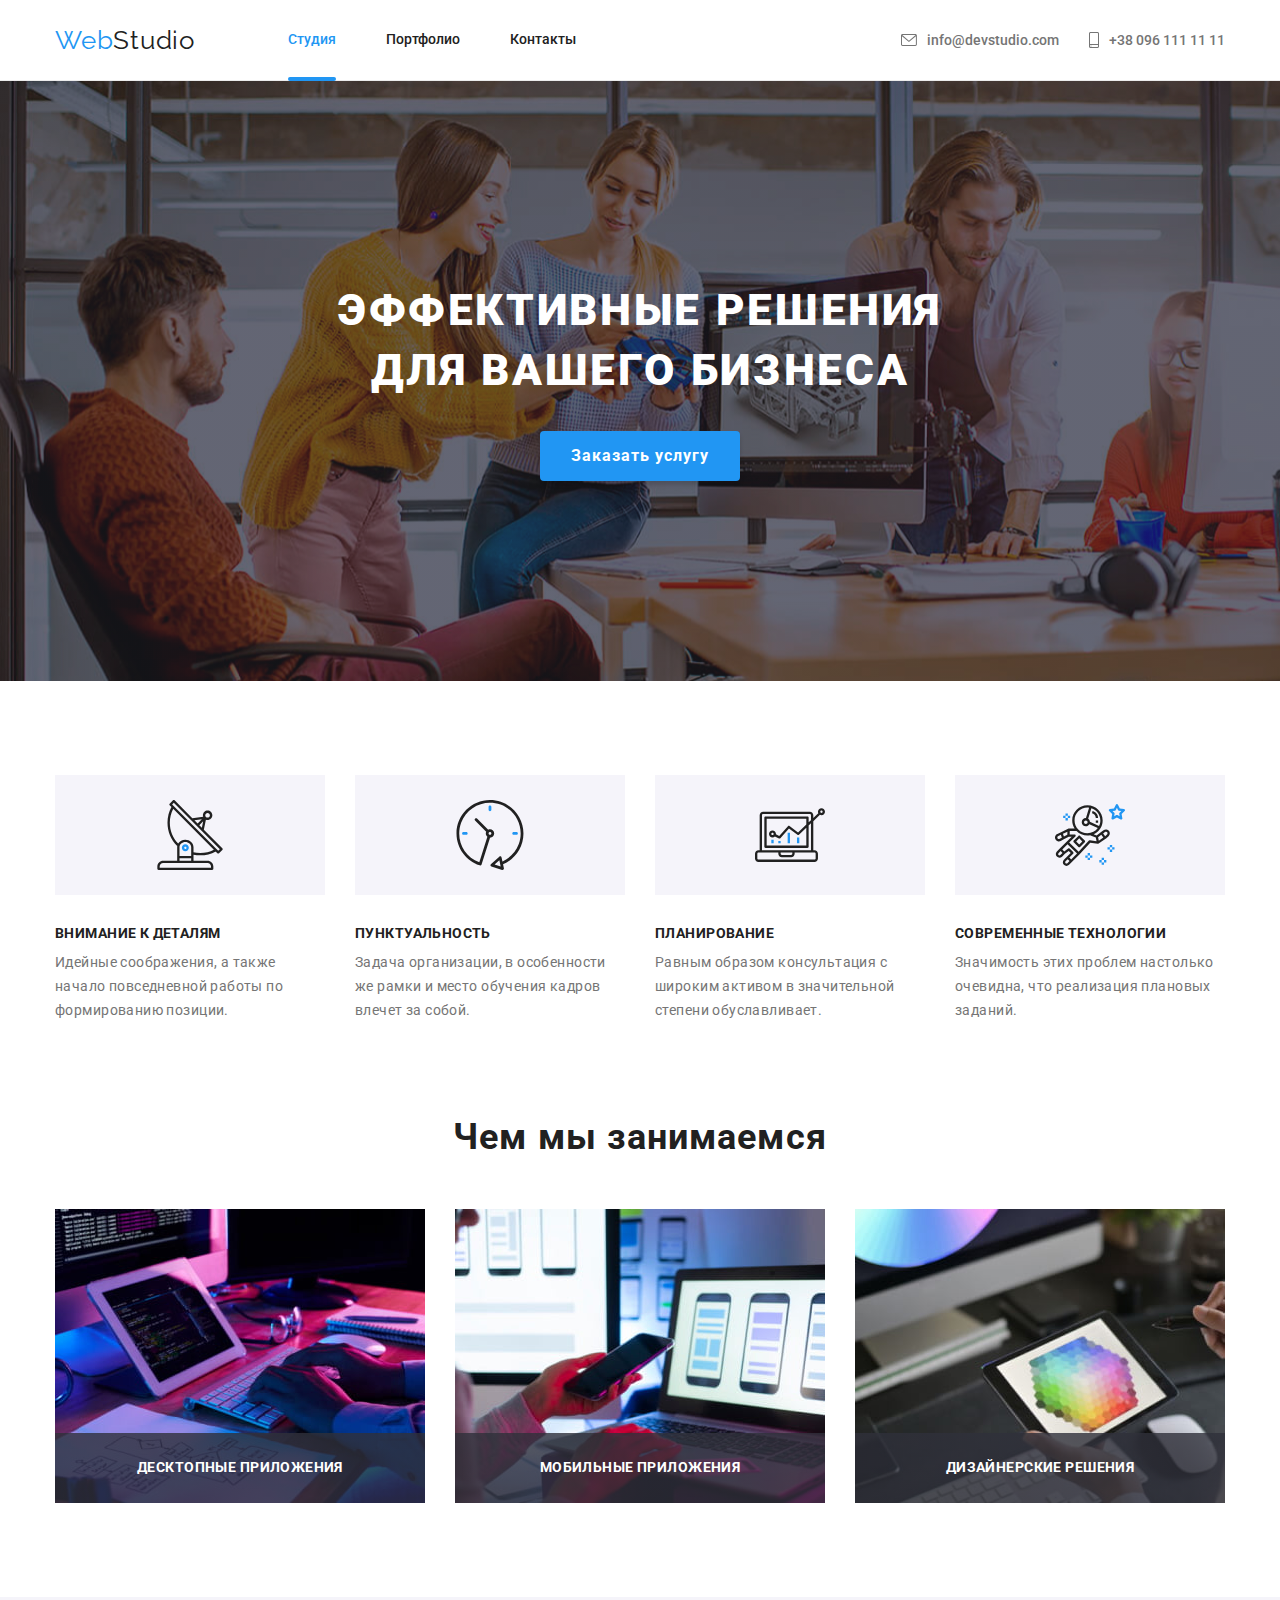
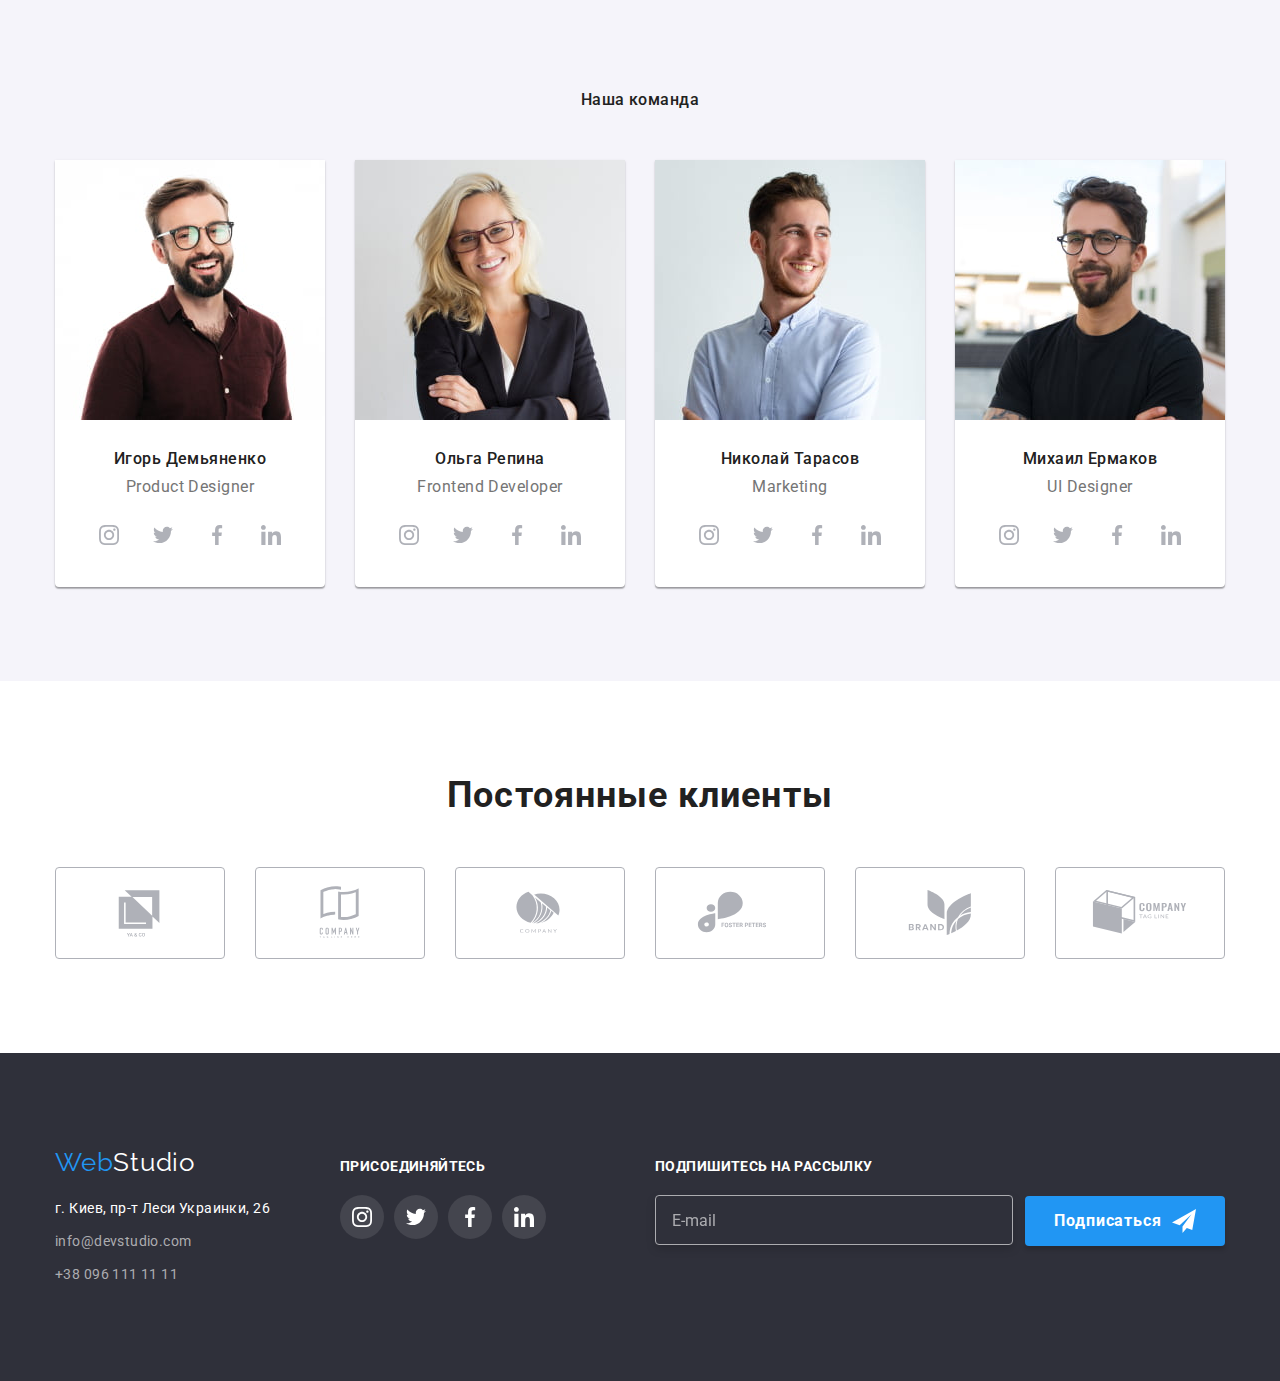
==== commit b052a435: "Создание SASS" ====
--- a/index.html
+++ b/index.html
@@ -14,36 +14,42 @@
       href="https://fonts.googleapis.com/css2?family=Raleway:wght@700&family=Roboto:wght@400;500;700;900&display=swap"
       rel="stylesheet"
     />
+    <link rel="stylesheet" href="./dist/css/main.min.css" />
   </head>
   <body>
     <!-- Шапка -->
 
     <header>
       <div class="container header">
-        <a class="logo-text" href="index.html"><span class="logo-item">Web</span>Studio</a>
-        <nav class="nav-section">
-          <ul class="header-list">
-            <li class="header-list-item">
-              <a id="studio" class="nav-link" href="index.html">Студия</a>
-            </li>
-            <li class="header-list-item">
-              <a class="nav-link" href="portfolio.html">Портфолио</a>
-            </li>
-            <li class="header-list-item"><a class="nav-link" href="#">Контакты</a></li>
+        <div class="header-logo logo">
+          <a class="header-logo__link" href="index.html"
+            ><span class="header-logo__accent">Web</span
+            ><span class="header-logo__black">Studio</span></a
+          >
+        </div>
+        <nav class="site-nav">
+          <ul class="site-nav__list">
+            <li class="site-nav__item">
+              <a id="studio" class="site-nav__link" href="index.html">Студия</a>
+            </li>
+            <li class="site-nav__item">
+              <a class="site-nav__link" href="portfolio.html">Портфолио</a>
+            </li>
+            <li class="site-nav__item"><a class="site-nav__link" href="#">Контакты</a></li>
           </ul>
         </nav>
 
-        <ul class="nav-list">
-          <li class="list-item">
-            <a class="contacts" href="mailto:info@devstudio.com" inputmode="">
+        <ul class="contacts">
+          <li class="contacts__item">
+            <a class="contacts__link" href="mailto:info@devstudio.com" inputmode="">
               <svg class="mail">
                 <use href="./images/icons.svg#envelope"></use>
               </svg>
               info@devstudio.com</a
             >
           </li>
-          <li class="list-item">
-            <a class="contacts" href="tel:+380961111111">
+          <li class="contacts__item">
+            <a class="contacts__link" href="tel:+380961111111">
               <svg class="telephone">
                 <use href="./images/icons.svg#smartphone"></use>
               </svg>
@@ -57,10 +63,10 @@
     <!-- Основное -->
     <main>
       <!-- H1 секция -->
-      <section class="top-section">
-        <div class="container hero">
-          <h1 class="h1-text">Эффективные решения для вашего бизнеса</h1>
-          <button class="button-h1-section btn-hover" type="button" data-modal-open>
+      <section class="hero">
+        <div class="container">
+          <h1 class="hero__title">Эффективные решения для вашего бизнеса</h1>
+          <button class="hero__button btn btn--hover" type="button" data-modal-open>
             Заказать услугу
           </button>
         </div>
@@ -68,48 +74,50 @@
       <!-- Наши преимущества -->
       <section class="section">
         <div class="container our-advantages">
-          <ul class="our-advantages-list">
-            <li class="our-advantages-text">
-              <div class="our-advantages-content-img">
-                <svg class="image antena">
+          <ul class="our-advantages__list">
+            <li class="our-advantages__item">
+              <div class="our-advantages__content">
+                <svg class="our-advantages__image">
                   <use href="./images/icons.svg#antenna"></use>
                 </svg>
               </div>
-              <h3 class="our-advantages-h3">Внимание к деталям</h3>
-              <p>
+              <h3 class="our-advantages__title">Внимание к деталям</h3>
+              <p class="our-advantages__text">
                 Идейные соображения, а также начало повседневной работы по формированию позиции.
               </p>
             </li>
-            <li class="our-advantages-text">
-              <div class="our-advantages-content-img">
-                <svg class="image clock">
+            <li class="our-advantages__item">
+              <div class="our-advantages__content">
+                <svg class="our-advantages__image">
                   <use href="./images/icons.svg#clock"></use>
                 </svg>
               </div>
-              <h3 class="our-advantages-h3">Пунктуальность</h3>
-              <p>
+              <h3 class="our-advantages__title">Пунктуальность</h3>
+              <p class="our-advantages__text">
                 Задача организации, в особенности же рамки и место обучения кадров влечет за собой.
               </p>
             </li>
-            <li class="our-advantages-text">
-              <div class="our-advantages-content-img">
-                <svg class="image diagram">
+            <li class="our-advantages__item">
+              <div class="our-advantages__content">
+                <svg class="our-advantages__image">
                   <use href="./images/icons.svg#diagram"></use>
                 </svg>
               </div>
-              <h3 class="our-advantages-h3">Планирование</h3>
-              <p>
+              <h3 class="our-advantages__title">Планирование</h3>
+              <p class="our-advantages__text">
                 Равным образом консультация с широким активом в значительной степени обуславливает.
               </p>
             </li>
-            <li class="our-advantages-text">
-              <div class="our-advantages-content-img">
-                <svg class="image astronaut">
+            <li class="our-advantages__item">
+              <div class="our-advantages__content">
+                <svg class="our-advantages__image">
                   <use href="./images/icons.svg#astronaut"></use>
                 </svg>
               </div>
-              <h3 class="our-advantages-h3">Современные технологии</h3>
-              <p>Значимость этих проблем настолько очевидна, что реализация плановых заданий.</p>
+              <h3 class="our-advantages__title">Современные технологии</h3>
+              <p class="our-advantages__text">
+                Значимость этих проблем настолько очевидна, что реализация плановых заданий.
+              </p>
             </li>
           </ul>
         </div>
@@ -119,24 +127,24 @@
 
       <section class="section what-we-do">
         <div class="container">
-          <h2 class="what-we-do-text">Чем мы занимаемся</h2>
-          <ul class="what-we-do-img-list">
-            <li class="what-we-do-img-item">
-              <div class="thumbe-img">
+          <h2 class="what-we-do__title">Чем мы занимаемся</h2>
+          <ul class="what-we-do__list">
+            <li class="what-we-do__item">
+              <div class="what-we-do__content">
                 <img src="images/img-1sq.jpeg" width="370" alt="работник пишет код" />
-                <p class="what-we-do-img-text">Десктопные приложения</p>
-              </div>
-            </li>
-            <li class="what-we-do-img-item">
-              <div class="thumbe-img">
+                <p class="what-we-do__text">Десктопные приложения</p>
+              </div>
+            </li>
+            <li class="what-we-do__item">
+              <div class="what-we-do__content">
                 <img src="images/img-2sq.jpeg" width="370" alt="работник выбирает интерфейс" />
-                <p class="what-we-do-img-text">Мобильные приложения</p>
-              </div>
-            </li>
-            <li class="what-we-do-img-item">
-              <div class="thumbe-img">
+                <p class="what-we-do__text">Мобильные приложения</p>
+              </div>
+            </li>
+            <li class="what-we-do__item">
+              <div class="what-we-do__content">
                 <img src="images/img-3sq.jpeg" width="370" alt="работник выбирает цвет" />
-                <p class="what-we-do-img-text">Дизайнерские решения</p>
+                <p class="what-we-do__text">Дизайнерские решения</p>
               </div>
             </li>
           </ul>
@@ -145,144 +153,144 @@
 
       <!-- Наша команда! -->
 
-      <section class="section our-team-section">
-        <div class="container our-team-table">
-          <h2 class="our-team">Наша команда</h2>
-          <ul class="our-team-list">
-            <li class="our-team-item">
+      <section class="section our-team">
+        <div class="container">
+          <h2 class="our-team__title">Наша команда</h2>
+          <ul class="our-team__list">
+            <li class="our-team__item">
               <img
                 src="images/img-sq.jpeg"
                 width="270"
                 alt="работник мужчина в очках и в рубашке"
               />
-              <div class="our-team-about-text">
-                <h3 class="our-team-name">Игорь Демьяненко</h3>
-                <p class="our-team-profession">Product Designer</p>
-                <ul class="our-team-list-social">
-                  <li class="our-team-social-item">
-                    <a class="social-link" href=""
-                      ><svg class="social-image">
+              <div class="our-team__about">
+                <h3 class="our-team__title">Игорь Демьяненко</h3>
+                <p class="our-team__subtitle">Product Designer</p>
+                <ul class="our-team__list-social">
+                  <li class="our-team__item-social">
+                    <a class="our-team__link-social" href=""
+                      ><svg class="our-team__image-social">
                         <use href="./images/icons.svg#instagram"></use></svg
                     ></a>
                   </li>
-                  <li class="our-team-social-item">
-                    <a class="social-link" href=""
-                      ><svg class="social-image">
+                  <li class="our-team__item-social">
+                    <a class="our-team__link-social" href=""
+                      ><svg class="our-team__image-social">
                         <use href="./images/icons.svg#twitter"></use></svg
                     ></a>
                   </li>
-                  <li class="our-team-social-item">
-                    <a class="social-link" href=""
-                      ><svg class="social-image">
+                  <li class="our-team__item-social">
+                    <a class="our-team__link-social" href=""
+                      ><svg class="our-team__image-social">
                         <use href="./images/icons.svg#facebook"></use></svg
                     ></a>
                   </li>
-                  <li class="our-team-social-item">
-                    <a class="social-link" href=""
-                      ><svg class="social-image">
+                  <li class="our-team__item-social">
+                    <a class="our-team__link-social" href=""
+                      ><svg class="our-team__image-social">
                         <use href="./images/icons.svg#linkedin"></use></svg
                     ></a>
                   </li>
                 </ul>
               </div>
             </li>
-            <li class="our-team-item">
+            <li class="our-team__item">
               <img src="images/img4sq.jpeg" width="270" alt="работник женщина" />
-              <div class="our-team-about-text">
-                <h3 class="our-team-name">Ольга Репина</h3>
-                <p class="our-team-profession">Frontend Developer</p>
-                <ul class="our-team-list-social">
-                  <li class="our-team-social-item">
-                    <a class="social-link" href=""
-                      ><svg class="social-image">
+              <div class="our-team__about">
+                <h3 class="our-team__title">Ольга Репина</h3>
+                <p class="our-team__subtitle">Frontend Developer</p>
+                <ul class="our-team__list-social">
+                  <li class="our-team__item-social">
+                    <a class="our-team__link-social" href=""
+                      ><svg class="our-team__image-social">
                         <use href="./images/icons.svg#instagram"></use></svg
                     ></a>
                   </li>
-                  <li class="our-team-social-item">
-                    <a class="social-link" href=""
-                      ><svg class="social-image">
+                  <li class="our-team__item-social">
+                    <a class="our-team__link-social" href=""
+                      ><svg class="our-team__image-social">
                         <use href="./images/icons.svg#twitter"></use></svg
                     ></a>
                   </li>
-                  <li class="our-team-social-item">
-                    <a class="social-link" href=""
-                      ><svg class="social-image">
+                  <li class="our-team__item-social">
+                    <a class="our-team__link-social" href=""
+                      ><svg class="our-team__image-social">
                         <use href="./images/icons.svg#facebook"></use></svg
                     ></a>
                   </li>
-                  <li class="our-team-social-item">
-                    <a class="social-link" href=""
-                      ><svg class="social-image">
+                  <li class="our-team__item-social">
+                    <a class="our-team__link-social" href=""
+                      ><svg class="our-team__image-social">
                         <use href="./images/icons.svg#linkedin"></use></svg
                     ></a>
                   </li>
                 </ul>
               </div>
             </li>
-            <li class="our-team-item">
+            <li class="our-team__item">
               <img src="images/img5sq.jpeg" width="270" alt="работник мужчина без очков" />
-              <div class="our-team-about-text">
-                <h3 class="our-team-name">Николай Тарасов</h3>
-                <p class="our-team-profession">Marketing</p>
-                <ul class="our-team-list-social">
-                  <li class="our-team-social-item">
-                    <a class="social-link" href=""
-                      ><svg class="social-image">
+              <div class="our-team__about">
+                <h3 class="our-team__title">Николай Тарасов</h3>
+                <p class="our-team__subtitle">Marketing</p>
+                <ul class="our-team__list-social">
+                  <li class="our-team__item-social">
+                    <a class="our-team__link-social" href=""
+                      ><svg class="our-team__image-social">
                         <use href="./images/icons.svg#instagram"></use></svg
                     ></a>
                   </li>
-                  <li class="our-team-social-item">
-                    <a class="social-link" href=""
-                      ><svg class="social-image">
+                  <li class="our-team__item-social">
+                    <a class="our-team__link-social" href=""
+                      ><svg class="our-team__image-social">
                         <use href="./images/icons.svg#twitter"></use></svg
                     ></a>
                   </li>
-                  <li class="our-team-social-item">
-                    <a class="social-link" href=""
-                      ><svg class="social-image">
+                  <li class="our-team__item-social">
+                    <a class="our-team__link-social" href=""
+                      ><svg class="our-team__image-social">
                         <use href="./images/icons.svg#facebook"></use></svg
                     ></a>
                   </li>
-                  <li class="our-team-social-item">
-                    <a class="social-link" href=""
-                      ><svg class="social-image">
+                  <li class="our-team__item-social">
+                    <a class="our-team__link-social" href=""
+                      ><svg class="our-team__image-social">
                         <use href="./images/icons.svg#linkedin"></use></svg
                     ></a>
                   </li>
                 </ul>
               </div>
             </li>
-            <li class="our-team-item">
+            <li class="our-team__item">
               <img
                 src="images/img6sq.jpeg"
                 width="270"
                 alt="работник мужчина в  очках и в футболке"
               />
-              <div class="our-team-about-text">
-                <h3 class="our-team-name">Михаил Ермаков</h3>
-                <p class="our-team-profession">UI Designer</p>
-                <ul class="our-team-list-social">
-                  <li class="our-team-social-item">
-                    <a class="social-link" href=""
-                      ><svg class="social-image">
+              <div class="our-team__about">
+                <h3 class="our-team__title">Михаил Ермаков</h3>
+                <p class="our-team__subtitle">UI Designer</p>
+                <ul class="our-team__list-social">
+                  <li class="our-team__item-social">
+                    <a class="our-team__link-social" href=""
+                      ><svg class="our-team__image-social">
                         <use href="./images/icons.svg#instagram"></use></svg
                     ></a>
                   </li>
-                  <li class="our-team-social-item">
-                    <a class="social-link" href=""
-                      ><svg class="social-image">
+                  <li class="our-team__item-social">
+                    <a class="our-team__link-social" href=""
+                      ><svg class="our-team__image-social">
                         <use href="./images/icons.svg#twitter"></use></svg
                     ></a>
                   </li>
-                  <li class="our-team-social-item">
-                    <a class="social-link" href=""
-                      ><svg class="social-image">
+                  <li class="our-team__item-social">
+                    <a class="our-team__link-social" href=""
+                      ><svg class="our-team__image-social">
                         <use href="./images/icons.svg#facebook"></use></svg
                     ></a>
                   </li>
-                  <li class="our-team-social-item">
-                    <a class="social-link" href=""
-                      ><svg class="social-image">
+                  <li class="our-team__item-social">
+                    <a class="our-team__link-social" href=""
+                      ><svg class="our-team__image-social">
                         <use href="./images/icons.svg#linkedin"></use></svg
                     ></a>
                   </li>
@@ -293,43 +301,43 @@
         </div>
       </section>
       <!-- Постоянные клиенты -->
-      <section class="section regular-customers">
+      <section class="section">
         <div class="container">
-          <h2 class="regular-customers-text">Постоянные клиенты</h2>
-          <ul class="regular-customers-list">
-            <li class="regular-customers-content">
-              <a class="regular-customers-link" href=""
-                ><svg class="customers-image">
+          <h2 class="regular-customers__title">Постоянные клиенты</h2>
+          <ul class="regular-customers__list">
+            <li class="regular-customers__item">
+              <a class="regular-customers__link" href=""
+                ><svg class="regular-customers__image">
                   <use href="./images/icons.svg#logo"></use></svg
               ></a>
             </li>
-            <li class="regular-customers-content">
-              <a class="regular-customers-link" href=""
-                ><svg class="customers-image">
+            <li class="regular-customers__item">
+              <a class="regular-customers__link" href=""
+                ><svg class="regular-customers__image">
                   <use href="./images/icons.svg#logo-2"></use></svg
               ></a>
             </li>
-            <li class="regular-customers-content">
-              <a class="regular-customers-link" href=""
-                ><svg class="customers-image">
+            <li class="regular-customers__item">
+              <a class="regular-customers__link" href=""
+                ><svg class="regular-customers__image">
                   <use href="./images/icons.svg#logo-3"></use></svg
               ></a>
             </li>
-            <li class="regular-customers-content">
-              <a class="regular-customers-link" href=""
-                ><svg class="customers-image">
+            <li class="regular-customers__item">
+              <a class="regular-customers__link" href=""
+                ><svg class="regular-customers__image">
                   <use href="./images/icons.svg#logo-4"></use></svg
               ></a>
             </li>
-            <li class="regular-customers-content">
-              <a class="regular-customers-link" href=""
-                ><svg class="customers-image">
+            <li class="regular-customers__item">
+              <a class="regular-customers__link" href=""
+                ><svg class="regular-customers__image">
                   <use href="./images/icons.svg#logo-5"></use></svg
               ></a>
             </li>
-            <li class="regular-customers-content">
-              <a class="regular-customers-link" href=""
-                ><svg class="customers-image">
+            <li class="regular-customers__item">
+              <a class="regular-customers__link" href=""
+                ><svg class="regular-customers__image">
                   <use href="./images/icons.svg#logo-6"></use></svg
               ></a>
             </li>
@@ -338,12 +346,12 @@
       </section>
     </main>
     <!-- Подвал -->
-    <footer class="footer-section">
-      <div class="container footer-section-content">
+    <footer class="footer section">
+      <div class="container footer__content">
         <div>
-          <a class="logo-footer" href="#"
-            ><span class="logo-footer-text">Web</span
-            ><span class="logo-footer-text-two">Studio</span></a
+          <a class="footer__logo logo" href="#"
+            ><span class="footer__logo-accent">Web</span
+            ><span class="footer__logo-white">Studio</span></a
           >
           <address class="address">
             г. Киев, пр-т Леси Украинки, 26
@@ -359,26 +367,26 @@
           <p class="footer-social-text">присоединяйтесь</p>
           <ul class="footer-social-list">
             <li class="footer-social-item">
-              <a class="social-link-footer" href=""
-                ><svg class="social-image-footer">
+              <a class="our-team__link-social-footer" href=""
+                ><svg class="our-team__image-social-footer">
                   <use href="./images/icons.svg#instagram"></use></svg
               ></a>
             </li>
             <li class="footer-social-item">
-              <a class="social-link-footer" href=""
-                ><svg class="social-image-footer">
+              <a class="our-team__link-social-footer" href=""
+                ><svg class="our-team__image-social-footer">
                   <use href="./images/icons.svg#twitter"></use></svg
               ></a>
             </li>
             <li class="footer-social-item">
-              <a class="social-link-footer" href=""
-                ><svg class="social-image-footer">
+              <a class="our-team__link-social-footer" href=""
+                ><svg class="our-team__image-social-footer">
                   <use href="./images/icons.svg#facebook"></use></svg
               ></a>
             </li>
             <li class="footer-social-item">
-              <a class="social-link-footer" href=""
-                ><svg class="social-image-footer">
+              <a class="our-team__link-social-footer" href=""
+                ><svg class="our-team__image-social-footer">
                   <use href="./images/icons.svg#linkedin"></use></svg
               ></a>
             </li>
@@ -397,7 +405,7 @@
               placeholder="E-mail"
               id="newsletter-input"
             />
-            <button type="submit" class="subscription-newsletter-button">
+            <button type="submit" class="button-subscribe btn btn--hover">
               Подписаться
               <svg class="newsletter-button-icon" width="24px" height="24px">
                 <use href="./images/icons.svg#icon-send"></use>
@@ -461,7 +469,7 @@
                 </label>
               </div>
             </div>
-            <button type="submit" class="modal-button-send btn-hover">Отправить</button>
+            <button type="submit" class="btn button-modal btn--hover">Отправить</button>
           </form>
           <button class="button-close" data-modal-close>
             <svg class="button-image-close">
--- a/css/styles.css
+++ b/css/styles.css
@@ -4,7 +4,7 @@
   --black-text-color: #212121;
   --grey-text-color: #757575;
   --h1-section-and-footer-color: #2f303a;
-  --our-team-section-color: #f5f4fa;
+  --our-team-color: #f5f4fa;
   --footer-contacts-color: #acacb0;
   --nav-button-color: #f5f4fa;
   --button-hover-blue: #188ce8;
@@ -21,8 +21,6 @@
   color: var(--black-text-color);
   background-color: var(--white-color);
 }
-/* PORTFOLIO HTML */
-/* Шапка */
 
 img {
   display: block;
@@ -43,59 +41,63 @@
   padding-left: 15px;
   padding-right: 15px;
 }
-.container.header {
+button[type='button']:hover {
+  cursor: pointer;
+}
+.section {
+  padding-top: 94px;
+  padding-bottom: 94px;
+}
+/* PORTFOLIO HTML */
+/* ----------------------------------ШАПКА---------------------------------- */
+
+.header {
   display: flex;
   align-items: center;
 }
-
-.logo-text {
+.header-logo {
+  margin-right: 93px;
+}
+
+.header-logo__link {
   font-size: 26px;
   line-height: 1.17;
   font-family: Raleway;
   text-decoration: none;
+
+  transition-property: background-color, color;
+  transition-duration: 250ms;
+  transition-timing-function: cubic-bezier(0.4, 0, 0.2, 1);
+}
+.header-logo__black {
   color: var(--black-text-color);
-  margin-right: 93px;
-
-  transition-property: background-color, color;
-  transition-duration: 250ms;
-  transition-timing-function: cubic-bezier(0.4, 0, 0.2, 1);
-}
-.logo-text:hover {
+}
+.logo__link:hover {
   color: var(--black-text-color);
   background-color: var(--white-color);
 }
-.logo-text:focus {
+.logo__link:focus {
   color: var(--black-text-color);
   background-color: var(--white-color);
 }
-.logo-item {
+.header-logo__accent {
   color: var(--accent-color);
 }
-.logo-item:hover {
+.logo__accent:hover {
   color: var(--accent-color);
   background-color: var(--white-color);
 }
-.header-list {
+/* ---------------------------------- Кнопки навигации сайта ---------------------------------- */
+.site-nav__list {
   display: flex;
   padding-left: 0px;
   margin: 0px;
 }
-.header-list .header-list-item:not(:last-child) {
+.site-nav__list .site-nav__item:not(:last-child) {
   margin-right: 50px;
 }
 
-.nav-list {
-  display: flex;
-  padding-left: 0px;
-  margin-left: auto;
-  margin-top: 0px;
-  margin-bottom: 0px;
-}
-
-.nav-list .list-item:not(:last-child) {
-  margin-right: 30px;
-}
-.nav-link {
+.site-nav__link {
   position: relative;
   display: block;
   padding-top: 32px;
@@ -110,16 +112,11 @@
   transition-timing-function: cubic-bezier(0.4, 0, 0.2, 1);
 }
 
-.nav-link:focus {
+.site-nav__link:focus,
+.site-nav__link:hover {
   background-color: var(--white-color);
   color: var(--accent-color);
 }
-/* Основной контент */
-.section {
-  padding-top: 94px;
-  padding-bottom: 94px;
-}
-/* Кнопки навигации сайта */
 #studio {
   color: var(--accent-color);
 }
@@ -148,7 +145,18 @@
   opacity: 1;
   border-radius: 2px;
 }
+/*------------------------------------- Контакты -------------------------------------*/
 .contacts {
+  display: flex;
+  padding-left: 0px;
+  margin-left: auto;
+  margin-top: 0px;
+  margin-bottom: 0px;
+}
+.contacts .contacts__item:not(:last-child) {
+  margin-right: 30px;
+}
+.contacts__link {
   display: flex;
   align-items: center;
   font-weight: 500;
@@ -182,18 +190,20 @@
   transition-duration: 250ms;
   transition-timing-function: cubic-bezier(0.4, 0, 0.2, 1);
 }
-.contacts:hover .mail,
-.contacts:focus .mail,
-.contacts:hover .telephone,
-.contacts:focus .telephone {
+.contacts__link:hover .mail,
+.contacts__link:focus .mail,
+.contacts__link:hover .telephone,
+.contacts__link:focus .telephone {
   fill: var(--accent-color);
 }
-.contacts:focus {
+.contacts__link:focus,
+.contacts__link:hover {
   color: var(--accent-color);
   background-color: var(--white-color);
 }
 
-/* Основное - кнопки филтры */
+/* ---------------------------------- Портфолио - кнопки филтры ---------------------------------- */
+
 .button-section {
   display: flex;
   justify-content: center;
@@ -205,7 +215,7 @@
   margin-right: 8px;
 }
 .button-filter-text:hover,
-:focus {
+.button-filter-text:focus {
   color: var(--white-color);
 }
 .button-filter-text {
@@ -241,9 +251,10 @@
   box-shadow: 0px 3px 1px rgba(0, 0, 0, 0.1), 0px 1px 2px rgba(0, 0, 0, 0.08),
     0px 2px 2px rgba(0, 0, 0, 0.12);
 }
-/* Портфолио */
-
-.portfolio {
+
+/* ---------------------------------- Портфолио - Сетка списка ---------------------------------- */
+
+.portfolio__list {
   margin-top: 0px;
   display: flex;
   justify-content: center;
@@ -251,18 +262,18 @@
   padding-left: 0px;
   margin-bottom: 0px;
 }
-.portfolio-list {
+.portfolio__item {
   margin-bottom: 30px;
 }
-.portfolio-link {
+.portfolio__link {
   display: block;
 
   transition-property: box-shadow;
   transition-duration: 250ms;
   transition-timing-function: cubic-bezier(0.4, 0, 0.2, 1);
 }
-.portfolio-link:hover,
-.portfolio-link:focus {
+.portfolio__link:hover,
+.portfolio__link:focus {
   box-shadow: 0px 1px 1px rgba(0, 0, 0, 0.12), 0px 4px 4px rgba(0, 0, 0, 0.06),
     1px 4px 6px rgba(0, 0, 0, 0.16);
   transform: translatex(0);
@@ -272,8 +283,8 @@
   overflow: hidden;
 }
 
-.portfolio-link:hover .portfolio-img-text,
-.portfolio-link:focus .portfolio-img-text {
+.portfolio__link:hover .portfolio-img-text,
+.portfolio__link:focus .portfolio-img-text {
   transform: translatey(0);
 }
 .portfolio-img-text {
@@ -301,15 +312,9 @@
   line-height: 1.55;
   letter-spacing: 0.03em;
 }
-.portfolio-link:hover,
-.portfolio-link:focus {
-  box-shadow: 0px 1px 1px rgba(0, 0, 0, 0.12), 0px 4px 4px rgba(0, 0, 0, 0.06),
-    1px 4px 6px rgba(0, 0, 0, 0.16);
-  transform: translatex(0);
-}
 
 /* 1px solid var(--border-header-color); */
-.portfolio-list-text {
+.portfolio__item-text {
   padding-left: 24px;
   padding-right: 24px;
   padding-top: 20px;
@@ -318,10 +323,10 @@
   border-left: 1px solid var(--botder-list-text);
   border-bottom: 1px solid var(--botder-list-text);
 }
-.portfolio .portfolio-list:not(:nth-child(3n)) {
+.portfolio__list .portfolio__item:not(:nth-child(3n)) {
   margin-right: 30px;
 }
-.portfolio .portfolio-list:nth-child(n + 7) {
+.portfolio__list .portfolio__item:nth-child(n + 7) {
   margin-bottom: 0px;
 }
 .portfolio-h3 {
@@ -339,218 +344,12 @@
   margin-top: 0px;
   margin-bottom: 0px;
 }
-/* Интерактивные элементы */
-
-.contacts-footer:hover,
-.contacts:hover,
-.nav-link:hover {
-  color: var(--accent-color);
-}
-
-/* Кнопки */
-button[type='button']:hover,
-:focus {
-  cursor: pointer;
-}
-/* Подвал */
-.footer-section-content {
-  display: flex;
-  align-items: baseline;
-}
-.footer-section {
-  background-color: var(--h1-section-and-footer-color);
-  padding-top: 60px;
-  padding-bottom: 60px;
-}
-.logo-footer {
-  font-size: 26px;
-  line-height: 1.17;
-  font-family: Raleway;
-  text-decoration: none;
-
-  letter-spacing: 0.03em;
-}
-
-.logo-footer-text {
-  color: var(--accent-color);
-
-  transition-property: color, background-color;
-  transition-duration: 250ms;
-  transition-timing-function: cubic-bezier(0.4, 0, 0.2, 1);
-}
-.logo-footer-text:hover {
-  color: var(--accent-color);
-  background-color: var(--h1-section-and-footer-color);
-}
-.logo-footer-text:focus {
-  color: var(--accent-color);
-  background-color: var(--h1-section-and-footer-color);
-}
-.logo-footer {
-  display: block;
-  color: var(--white-color);
-  margin-bottom: 20px;
-
-  transition-property: color, background-color;
-  transition-duration: 250ms;
-  transition-timing-function: cubic-bezier(0.4, 0, 0.2, 1);
-}
-.logo-footer:hover {
-  color: var(--white-color);
-  background-color: var(--h1-section-and-footer-color);
-}
-.logo-footer:focus {
-  color: var(--white-color);
-  background-color: var(--h1-section-and-footer-color);
-}
-.footer-list-contacts {
-  padding-left: 0px;
-  margin-bottom: 0px;
-  margin-top: 0px;
-}
-.address {
-  color: var(--white-color);
-  font-size: 14px;
-  line-height: 1.71;
-  font-style: normal;
-  letter-spacing: 0.03em;
-}
-.contacts-footer {
-  font-size: 14px;
-  line-height: 1.71;
-  color: var(--footer-contacts-color);
-  font-style: normal;
-  letter-spacing: 0.03em;
-
-  transition-property: color;
-  transition-duration: 250ms;
-  transition-timing-function: cubic-bezier(0.4, 0, 0.2, 1);
-}
-.footer-list-contacts {
-  margin-top: 9px;
-}
-.footer-list-contacts li:nth-child(2n) {
-  margin-top: 9px;
-}
-.contacts-footer:focus {
-  color: var(--accent-color);
-  background-color: var(--h1-section-and-footer-color);
-}
-.footer-social {
-  margin-left: 70px;
-}
-.footer-social-list,
-.footer-social-item,
-.social-link-footer {
-  display: flex;
-  justify-content: center;
-  align-items: center;
-  padding: 0px;
-  margin: 0px;
-
-  transition-property: background-color;
-  transition-duration: 250ms;
-  transition-timing-function: cubic-bezier(0.4, 0, 0.2, 1);
-}
-.footer-social-list {
-  margin-top: 20px;
-}
-.social-link-footer:hover,
-.social-link-footer:focus {
-  background-color: var(--accent-color);
-}
-.footer-social-list li + li {
-  margin-left: 10px;
-}
-.footer-social-text {
-  margin: 0px;
-  color: var(--white-color);
-  font-family: Roboto;
-  font-weight: 700;
-  font-size: 14px;
-  line-height: 1.14;
-  letter-spacing: 0.03em;
-  text-transform: uppercase;
-}
-.social-link-footer {
-  margin: 0px;
-  width: 44px;
-  height: 44px;
-  border-radius: 50%;
-  background-color: #44454e;
-}
-.social-image-footer {
-  width: 20px;
-  height: 20px;
-  fill: #ffffff;
-}
-/* Подписка на рассылку */
-.subscription-newsletter {
-  margin-left: auto;
-}
-.subscription-newsletter-text {
-  font-style: normal;
-  font-weight: 700;
-  font-size: 14px;
-  line-height: 1.14;
-  letter-spacing: 0.03em;
-  text-transform: uppercase;
-  color: var(--white-color);
-  margin: 0;
-}
-
-.subscription-newsletter-input {
-  color: var(--white-color);
-  background-color: var(--h1-section-and-footer-color);
-  width: 358px;
-  height: 50px;
-  margin-top: 20px;
-  padding: 0;
-  border-radius: 4px;
-  border: 1px solid var(--footer-contacts-color);
-  color: var(--footer-contacts-color);
-  box-sizing: border-box;
-  filter: drop-shadow(0px 4px 4px rgba(0, 0, 0, 0.15));
-}
-input[type='text']::placeholder {
-  color: var(--footer-contacts-color);
-}
-[placeholder='E-mail'] {
-  padding-left: 16px;
-}
-
-.subscription-newsletter-button {
-  display: inline-flex;
-  text-align: center;
-  align-items: center;
-  justify-content: center;
-  width: 200px;
-  height: 50px;
-  margin-left: 12px;
-  padding-top: 10px;
-  padding-bottom: 10px;
-  border: none;
-  font-style: normal;
-  font-weight: 700;
-  font-size: 16px;
-  line-height: 1.87;
-  letter-spacing: 0.06em;
-  color: var(--white-color);
-  background-color: var(--accent-color);
-  border-radius: 4px;
-  transition: background-color 250ms var(--timing-function);
-}
-.subscription-newsletter-button:hover {
-  background-color: var(--button-hover-blue);
-  cursor: pointer;
-}
-.newsletter-button-icon {
-  margin-left: 10px;
-  fill: var(--white-color);
-}
-/* INDEX HTML */
-/* H1 section */
-.top-section {
+
+/* ---------------------------------- INDEX HTML ---------------------------------- */
+
+/* ---------------------------------- Hero ---------------------------------- */
+
+.hero {
   background-image: linear-gradient(to right, rgba(47, 48, 58, 0.4), rgba(47, 48, 58, 0.4)),
     url(../images/hero.svg);
   max-width: 1600px;
@@ -559,13 +358,10 @@
   border: none;
   margin-right: auto;
   margin-left: auto;
-}
-
-.hero {
   text-align: center;
 }
 
-.h1-text {
+.hero__title {
   max-width: 696px;
   font-weight: 900;
   font-size: 44px;
@@ -580,7 +376,8 @@
   text-transform: uppercase;
 }
 
-/* Модальное окно начало*/
+/* ---------------------------------- Модальное окно начало ---------------------------------- */
+
 .backdrop {
   position: fixed;
   top: 0;
@@ -695,6 +492,7 @@
 .field-form.checkbox-field {
   position: relative;
   margin-top: 20px;
+  margin-bottom: 30px;
 }
 .checkbox-content {
   display: flex;
@@ -741,25 +539,8 @@
   color: var(--accent-color);
   text-decoration: underline;
 }
-
-.modal-button-send {
-  display: inline-block;
-  margin-left: auto;
-  margin-right: auto;
-  margin-top: 30px;
-  width: 200px;
-  background-color: var(--accent-color);
-  color: var(--white-color);
-  box-shadow: 0px 4px 4px rgba(0, 0, 0, 0.15);
-  border-radius: 4px;
-  border: none;
-  padding-top: 10px;
-  padding-bottom: 10px;
-  font-weight: 700;
-  font-size: 16px;
-  line-height: 1.88;
-  letter-spacing: 0.06em;
-  transition: background-color 250ms var(--timing-function);
+.button-modal {
+  margin: 0 auto;
 }
 .button-close {
   position: absolute;
@@ -784,34 +565,39 @@
   height: 100%;
   transition: fill 250ms var(--timing-function);
 }
-/* Модальное окно конец*/
-
-.button-h1-section.btn-hover {
+
+/* ---------------------------------- Модальное окно конец ---------------------------------- */
+.hero__button,
+.btn {
   display: inline-block;
   background-color: var(--accent-color);
+  font-family: inherit;
   font-weight: 700;
   font-size: 16px;
-  line-height: 1.87;
+  line-height: 1.88;
+  width: 200px;
   color: var(--white-color);
   letter-spacing: 0.06em;
-  padding: 10px 32px;
+  padding: 10px 0;
   border-radius: 4px;
   border: none;
   box-shadow: 0px 4px 4px rgba(0, 0, 0, 0.15);
-
+  text-align: center;
   transition-property: color, background-color;
   transition-duration: 250ms;
   transition-timing-function: cubic-bezier(0.4, 0, 0.2, 1);
 }
-.btn-hover:hover,
-.btn-hover:focus {
+
+.btn--hover:hover,
+.btn--hover:focus {
   background-color: var(--button-hover-blue);
   color: var(--white-color);
   cursor: pointer;
 }
 
-/* Наши преимущества */
-.our-advantages-content-img {
+/* ---------------------------------- Наши преимущества ---------------------------------- */
+
+.our-advantages__content {
   display: flex;
   justify-content: center;
   align-items: center;
@@ -820,21 +606,21 @@
   background-color: #f5f4fa;
   margin-bottom: 30px;
 }
-.our-advantages-content-img > .image {
+.our-advantages__image {
   width: 70px;
   height: 70px;
 }
 
-.our-advantages-list {
+.our-advantages__list {
   display: flex;
   padding: 0px;
   justify-content: center;
   margin: 0px;
 }
-.our-advantages-list .our-advantages-text:not(:last-child) {
+.our-advantages__list .our-advantages__item:not(:last-child) {
   margin-right: 30px;
 }
-.our-advantages-text {
+.our-advantages__text {
   width: 270px;
   font-size: 14px;
   line-height: 1.71;
@@ -842,7 +628,7 @@
   color: var(--grey-text-color);
 }
 
-.our-advantages-h3 {
+.our-advantages__title {
   font-weight: 700;
   font-size: 14px;
   line-height: 1.17;
@@ -855,11 +641,13 @@
 li > p {
   margin: 0px;
 }
-/* Чем мы занимаемся */
+
+/* ---------------------------------- Чем мы занимаемся ---------------------------------- */
+
 .section.what-we-do {
   padding-top: 0px;
 }
-.what-we-do-text {
+.what-we-do__title {
   font-weight: 700;
   font-size: 36px;
   line-height: 1.16;
@@ -868,24 +656,24 @@
   color: var(--black-text-color);
   margin: 0px;
 }
-.what-we-do-img-list {
+.what-we-do__list {
   display: flex;
   justify-content: center;
   margin-top: 50px;
   margin-bottom: 0px;
   padding: 0px;
 }
-.what-we-do-img-list .what-we-do-img-item:not(:last-child) {
+.what-we-do__list .what-we-do__item:not(:last-child) {
   margin-right: 30px;
 }
-.what-we-do-img-item {
+.what-we-do__item {
   position: relative;
 }
-/* .thumbe-img {
+/* .what-we-do__content {
   display: flex;
   position: relative;
 } */
-.what-we-do-img-text {
+.what-we-do__text {
   display: inline-block;
   color: var(--white-color);
   background-image: linear-gradient(to right, rgba(47, 48, 58, 0.8), rgba(47, 48, 58, 0.8));
@@ -905,23 +693,23 @@
   text-transform: uppercase;
 }
 
-/* Наша команда */
-
-.our-team-section {
-  background-color: var(--our-team-section-color);
-}
-
-.our-team-list {
+/* ---------------------------------- Наша команда ---------------------------------- */
+
+.our-team {
+  background-color: var(--our-team-color);
+}
+
+.our-team__list {
   display: flex;
   margin-top: 50px;
   margin-bottom: 0px;
   justify-content: center;
   padding-left: 0px;
 }
-.our-team-list .our-team-item:not(:last-child) {
+.our-team__list .our-team__item:not(:last-child) {
   margin-right: 30px;
 }
-.our-team {
+.our-team__title {
   font-weight: 700;
   font-size: 36px;
   line-height: 1.16;
@@ -930,17 +718,17 @@
   color: var(--black-text-color);
   margin: 0px;
 }
-.our-team-item {
+.our-team__item {
   background-color: var(--white-color);
   box-shadow: 0px 1px 3px rgba(0, 0, 0, 0.12), 0px 1px 1px rgba(0, 0, 0, 0.14),
     0px 2px 1px rgba(0, 0, 0, 0.2);
   border-radius: 0px 0px 4px 4px;
 }
-.our-team-about-text {
+.our-team__about {
   padding-top: 30px;
   padding-bottom: 30px;
 }
-.our-team-name {
+.our-team__title {
   font-weight: 500;
   font-size: 16px;
   line-height: 1.18;
@@ -950,7 +738,7 @@
   margin: 0px;
   margin-bottom: 10px;
 }
-.our-team-profession {
+.our-team__subtitle {
   font-size: 16px;
   line-height: 1.18;
   text-align: center;
@@ -958,7 +746,7 @@
   color: var(--grey-text-color);
   margin: 0px;
 }
-.our-team-list-social {
+.our-team__list-social {
   display: flex;
   justify-content: center;
   padding: 0px;
@@ -966,10 +754,10 @@
   margin-left: auto;
   margin-right: auto;
 }
-.our-team-list-social li + li {
+.our-team__list-social li + li {
   margin-left: 10px;
 }
-.social-link {
+.our-team__link-social {
   display: flex;
   justify-content: center;
   align-items: center;
@@ -982,15 +770,15 @@
   transition-duration: 250ms;
   transition-timing-function: cubic-bezier(0.4, 0, 0.2, 1);
 }
-.social-link:hover .social-image,
-.social-link:focus .social-image {
+.our-team__link-social:hover .our-team__image-social,
+.our-team__link-social:focus .our-team__image-social {
   fill: var(--white-color);
 }
-.social-link:hover,
-.social-link:focus {
+.our-team__link-social:hover,
+.our-team__link-social:focus {
   background-color: var(--accent-color);
 }
-.social-image {
+.our-team__image-social {
   height: 20px;
   width: 20px;
 
@@ -998,8 +786,10 @@
   transition-duration: 250ms;
   transition-timing-function: cubic-bezier(0.4, 0, 0.2, 1);
 }
-/* Постоянные клиенты */
-.regular-customers-text {
+
+/* ---------------------------------- Постоянные клиенты ---------------------------------- */
+
+.regular-customers__title {
   font-weight: 700;
   font-size: 36px;
   line-height: 1.16;
@@ -1008,14 +798,14 @@
   color: var(--black-text-color);
   margin: 0px;
 }
-.regular-customers-list {
+.regular-customers__list {
   display: flex;
   padding: 0px;
   margin-top: 50px;
   margin-bottom: 0px;
 }
 
-.regular-customers-link {
+.regular-customers__link {
   display: flex;
   align-items: center;
   justify-content: center;
@@ -1031,10 +821,10 @@
   transition-timing-function: cubic-bezier(0.4, 0, 0.2, 1);
 }
 
-.regular-customers-list .regular-customers-content:not(:last-child) {
+.regular-customers__list .regular-customers__item:not(:last-child) {
   margin-right: 30px;
 }
-.customers-image {
+.regular-customers__image {
   width: 106px;
   height: 60px;
   fill: var(--social-color);
@@ -1043,11 +833,199 @@
   transition-duration: 250ms;
   transition-timing-function: cubic-bezier(0.4, 0, 0.2, 1);
 }
-.regular-customers-link:hover .customers-image,
-.regular-customers-link:focus .customers-image {
+.regular-customers__link:hover .regular-customers__image,
+.regular-customers__link:focus .regular-customers__image {
   fill: var(--accent-color);
 }
-.regular-customers-link:hover,
-.regular-customers-link:focus {
+.regular-customers__link:hover,
+.regular-customers__link:focus {
   border: 1px solid var(--accent-color);
 }
+
+/* ---------------------------------- Подвал ---------------------------------- */
+
+.footer__content {
+  display: flex;
+  align-items: baseline;
+}
+.footer {
+  background-color: var(--h1-section-and-footer-color);
+}
+.logo {
+  font-size: 26px;
+  line-height: 1.17;
+  font-family: Raleway;
+  text-decoration: none;
+  letter-spacing: 0.03em;
+}
+
+.footer__logo-accent {
+  color: var(--accent-color);
+
+  transition-property: color, background-color;
+  transition-duration: 250ms;
+  transition-timing-function: cubic-bezier(0.4, 0, 0.2, 1);
+}
+.footer__logo-accent:hover {
+  color: var(--accent-color);
+  background-color: var(--h1-section-and-footer-color);
+}
+.footer__logo-accent:focus {
+  color: var(--accent-color);
+  background-color: var(--h1-section-and-footer-color);
+}
+.footer__logo {
+  display: block;
+
+  margin-bottom: 20px;
+
+  transition-property: color, background-color;
+  transition-duration: 250ms;
+  transition-timing-function: cubic-bezier(0.4, 0, 0.2, 1);
+}
+.footer__logo-white {
+  color: var(--white-color);
+}
+.footer__logo-link {
+  color: inherit;
+}
+.footer__logo:hover {
+  color: var(--white-color);
+  background-color: var(--h1-section-and-footer-color);
+}
+.footer__logo:focus {
+  color: var(--white-color);
+  background-color: var(--h1-section-and-footer-color);
+}
+.footer-list-contacts {
+  padding-left: 0px;
+  margin-bottom: 0px;
+  margin-top: 0px;
+}
+.address {
+  color: var(--white-color);
+  font-size: 14px;
+  line-height: 1.71;
+  font-style: normal;
+  letter-spacing: 0.03em;
+}
+.contacts-footer {
+  font-size: 14px;
+  line-height: 1.71;
+  color: var(--footer-contacts-color);
+  font-style: normal;
+  letter-spacing: 0.03em;
+
+  transition-property: color;
+  transition-duration: 250ms;
+  transition-timing-function: cubic-bezier(0.4, 0, 0.2, 1);
+}
+.footer-list-contacts {
+  margin-top: 9px;
+}
+.footer-list-contacts li:nth-child(2n) {
+  margin-top: 9px;
+}
+.contacts-footer:focus,
+.contacts-footer:hover {
+  color: var(--accent-color);
+  background-color: var(--h1-section-and-footer-color);
+}
+.footer-social {
+  margin-left: 70px;
+}
+.footer-social-list,
+.footer-social-item,
+.our-team__link-social-footer {
+  display: flex;
+  justify-content: center;
+  align-items: center;
+  padding: 0px;
+  margin: 0px;
+
+  transition-property: background-color;
+  transition-duration: 250ms;
+  transition-timing-function: cubic-bezier(0.4, 0, 0.2, 1);
+}
+.footer-social-list {
+  margin-top: 20px;
+}
+.our-team__link-social-footer:hover,
+.our-team__link-social-footer:focus {
+  background-color: var(--accent-color);
+}
+.footer-social-list li + li {
+  margin-left: 10px;
+}
+.footer-social-text {
+  margin: 0px;
+  color: var(--white-color);
+  font-family: Roboto;
+  font-weight: 700;
+  font-size: 14px;
+  line-height: 1.14;
+  letter-spacing: 0.03em;
+  text-transform: uppercase;
+}
+.our-team__link-social-footer {
+  margin: 0px;
+  width: 44px;
+  height: 44px;
+  border-radius: 50%;
+  background-color: #44454e;
+}
+.our-team__image-social-footer {
+  width: 20px;
+  height: 20px;
+  fill: #ffffff;
+}
+/* ---------------------------------- Подписка на рассылку ---------------------------------- */
+
+.subscription-newsletter {
+  margin-left: auto;
+}
+.subscription-newsletter-text {
+  font-style: normal;
+  font-weight: 700;
+  font-size: 14px;
+  line-height: 1.14;
+  letter-spacing: 0.03em;
+  text-transform: uppercase;
+  color: var(--white-color);
+  margin: 0;
+}
+.newsletter-table {
+  display: flex;
+  align-items: baseline;
+}
+
+.subscription-newsletter-input {
+  color: var(--white-color);
+  background-color: var(--h1-section-and-footer-color);
+  width: 358px;
+  height: 50px;
+  margin-top: 20px;
+  padding: 0;
+  border-radius: 4px;
+  border: 1px solid var(--footer-contacts-color);
+  color: var(--footer-contacts-color);
+  box-sizing: border-box;
+  filter: drop-shadow(0px 4px 4px rgba(0, 0, 0, 0.15));
+}
+input[type='text']::placeholder {
+  color: var(--footer-contacts-color);
+}
+[placeholder='E-mail'] {
+  padding-left: 16px;
+}
+.button-subscribe {
+  display: inline-flex;
+  align-items: center;
+  justify-content: center;
+  height: 50px;
+  margin-left: 12px;
+}
+.newsletter-button-icon {
+  margin-left: 10px;
+  fill: var(--white-color);
+}
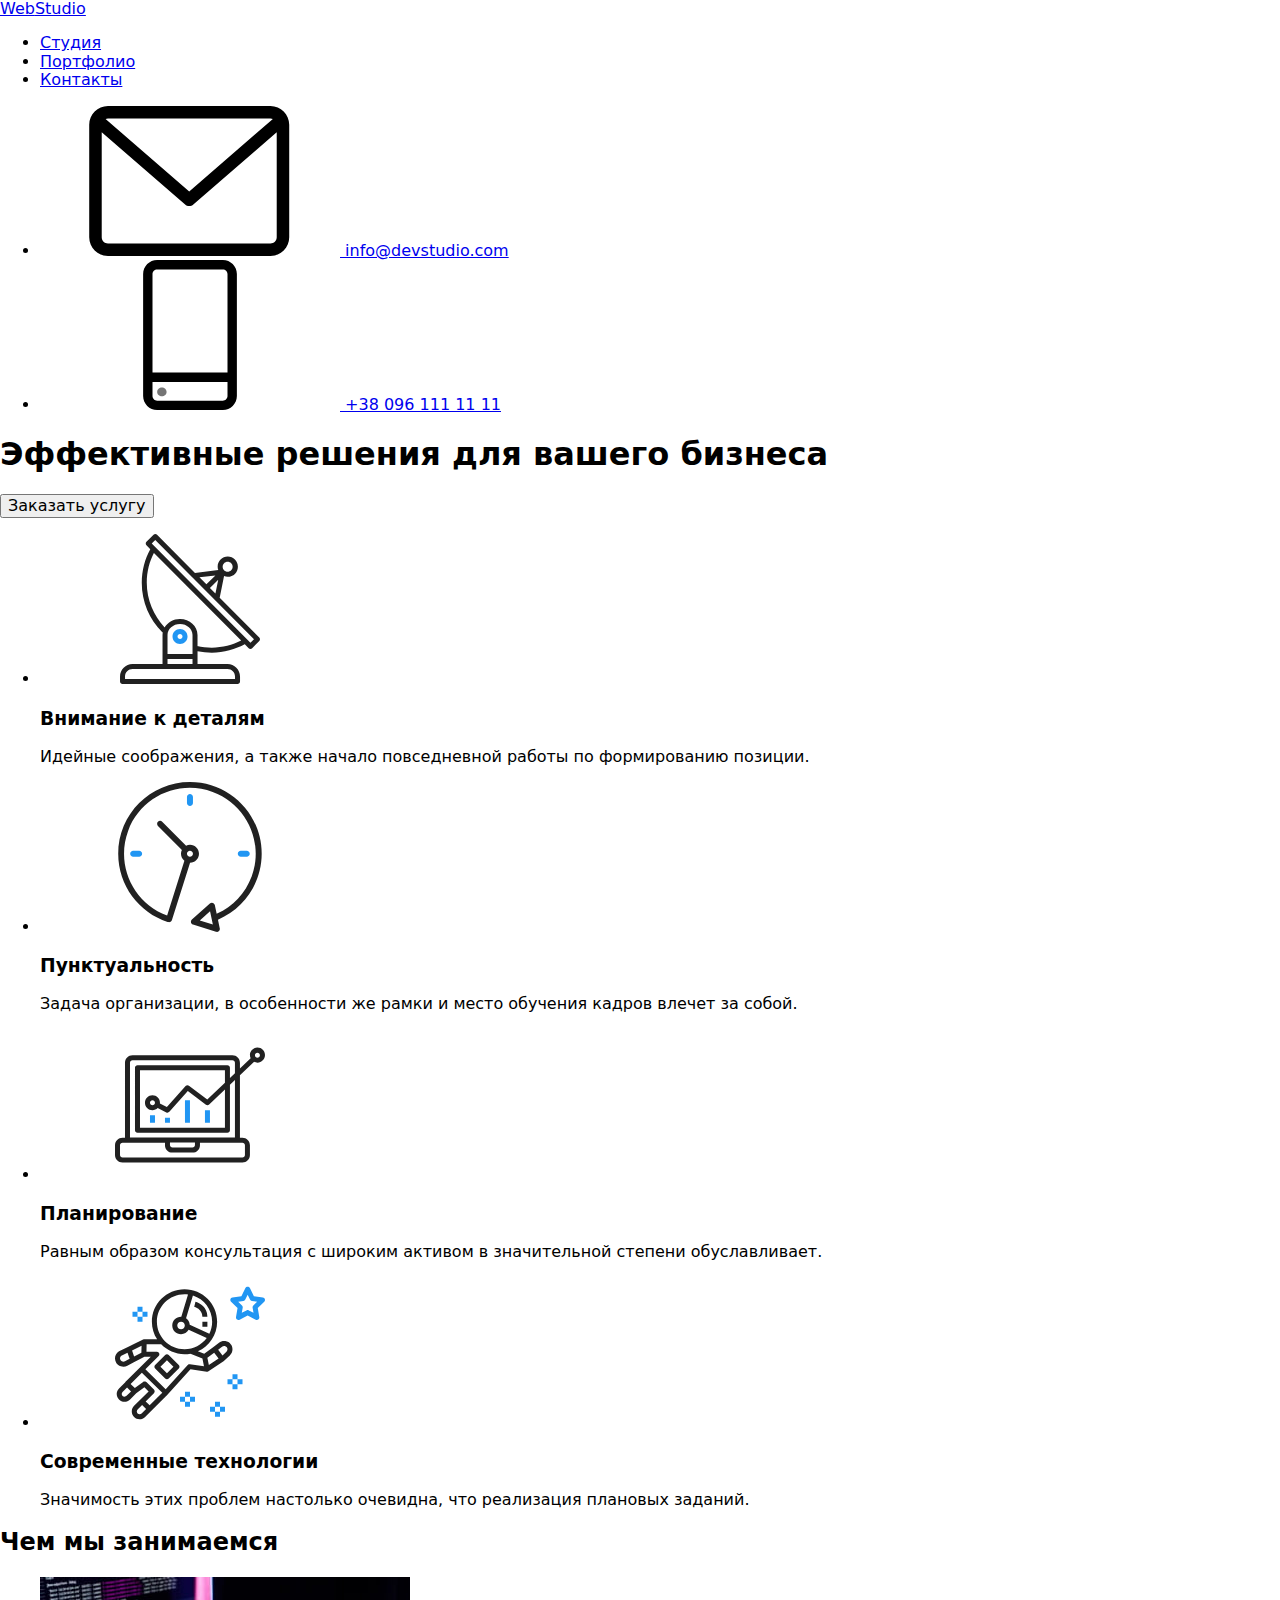
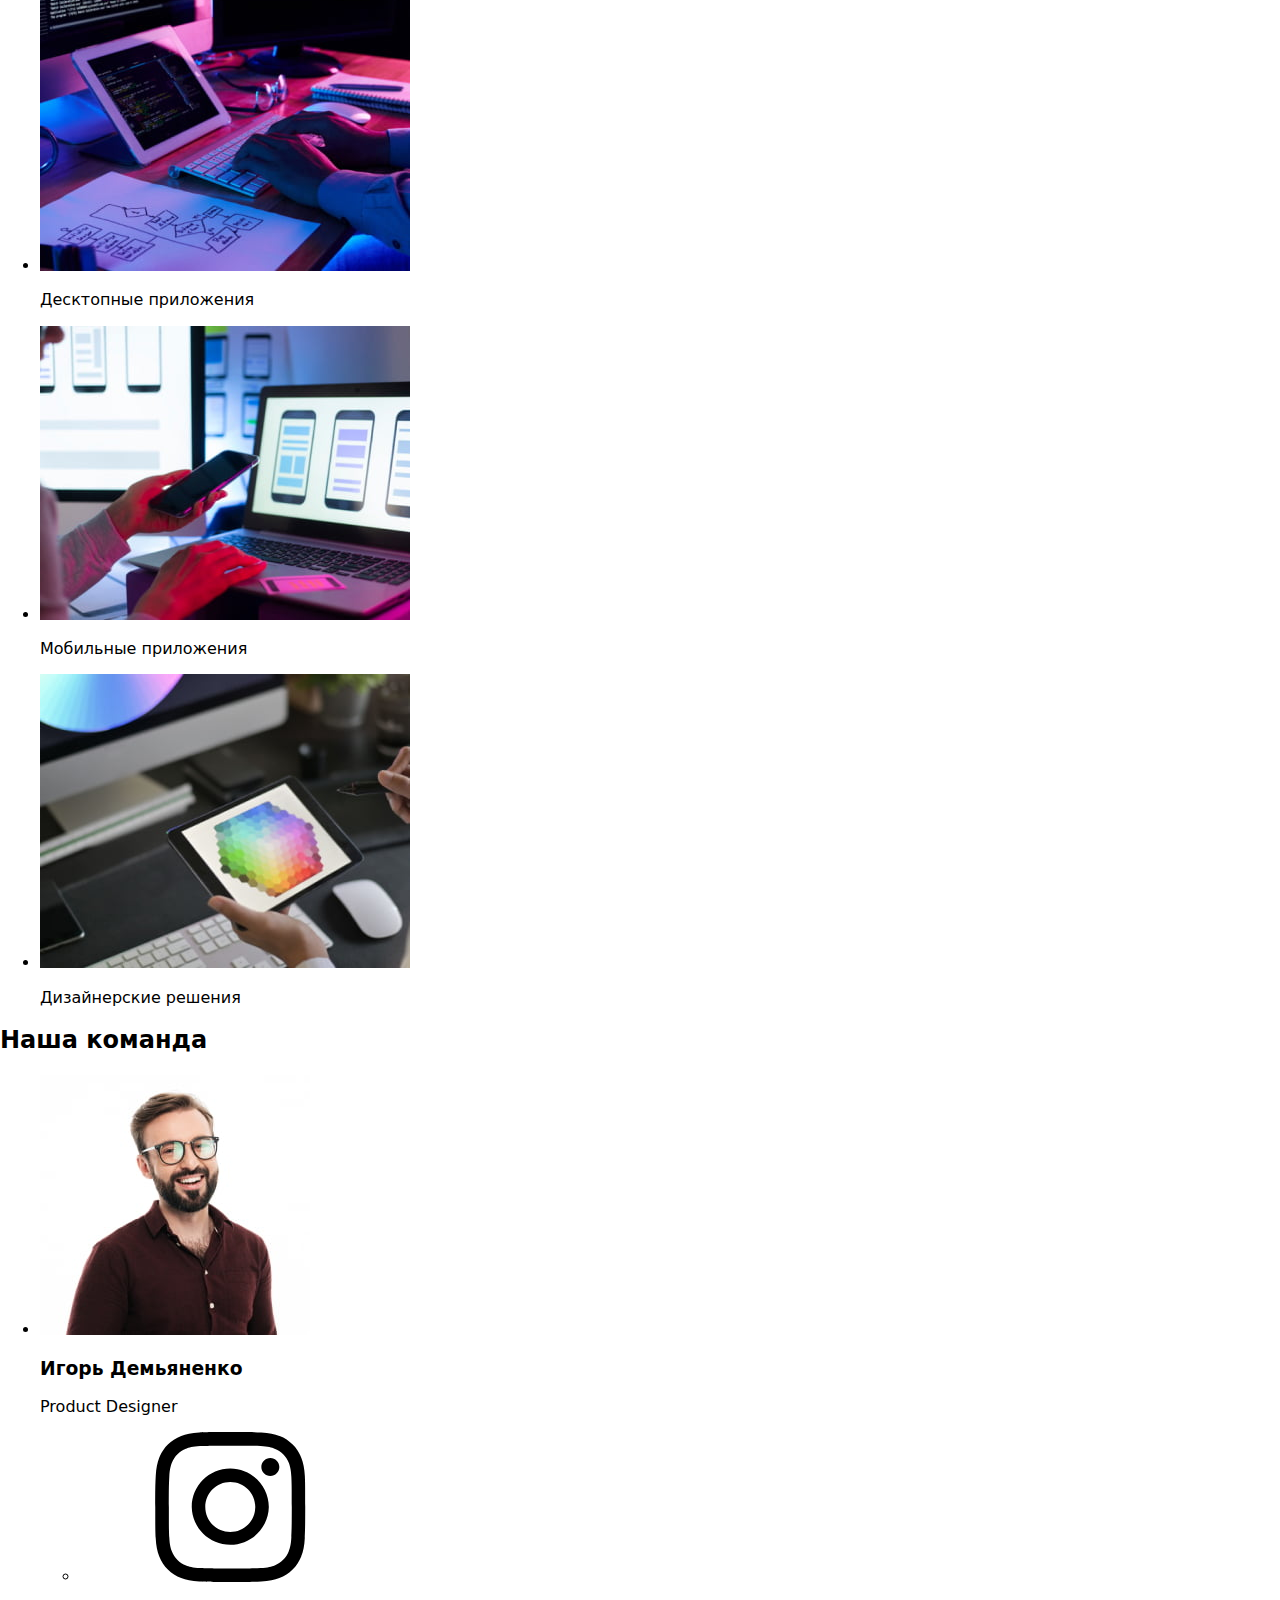
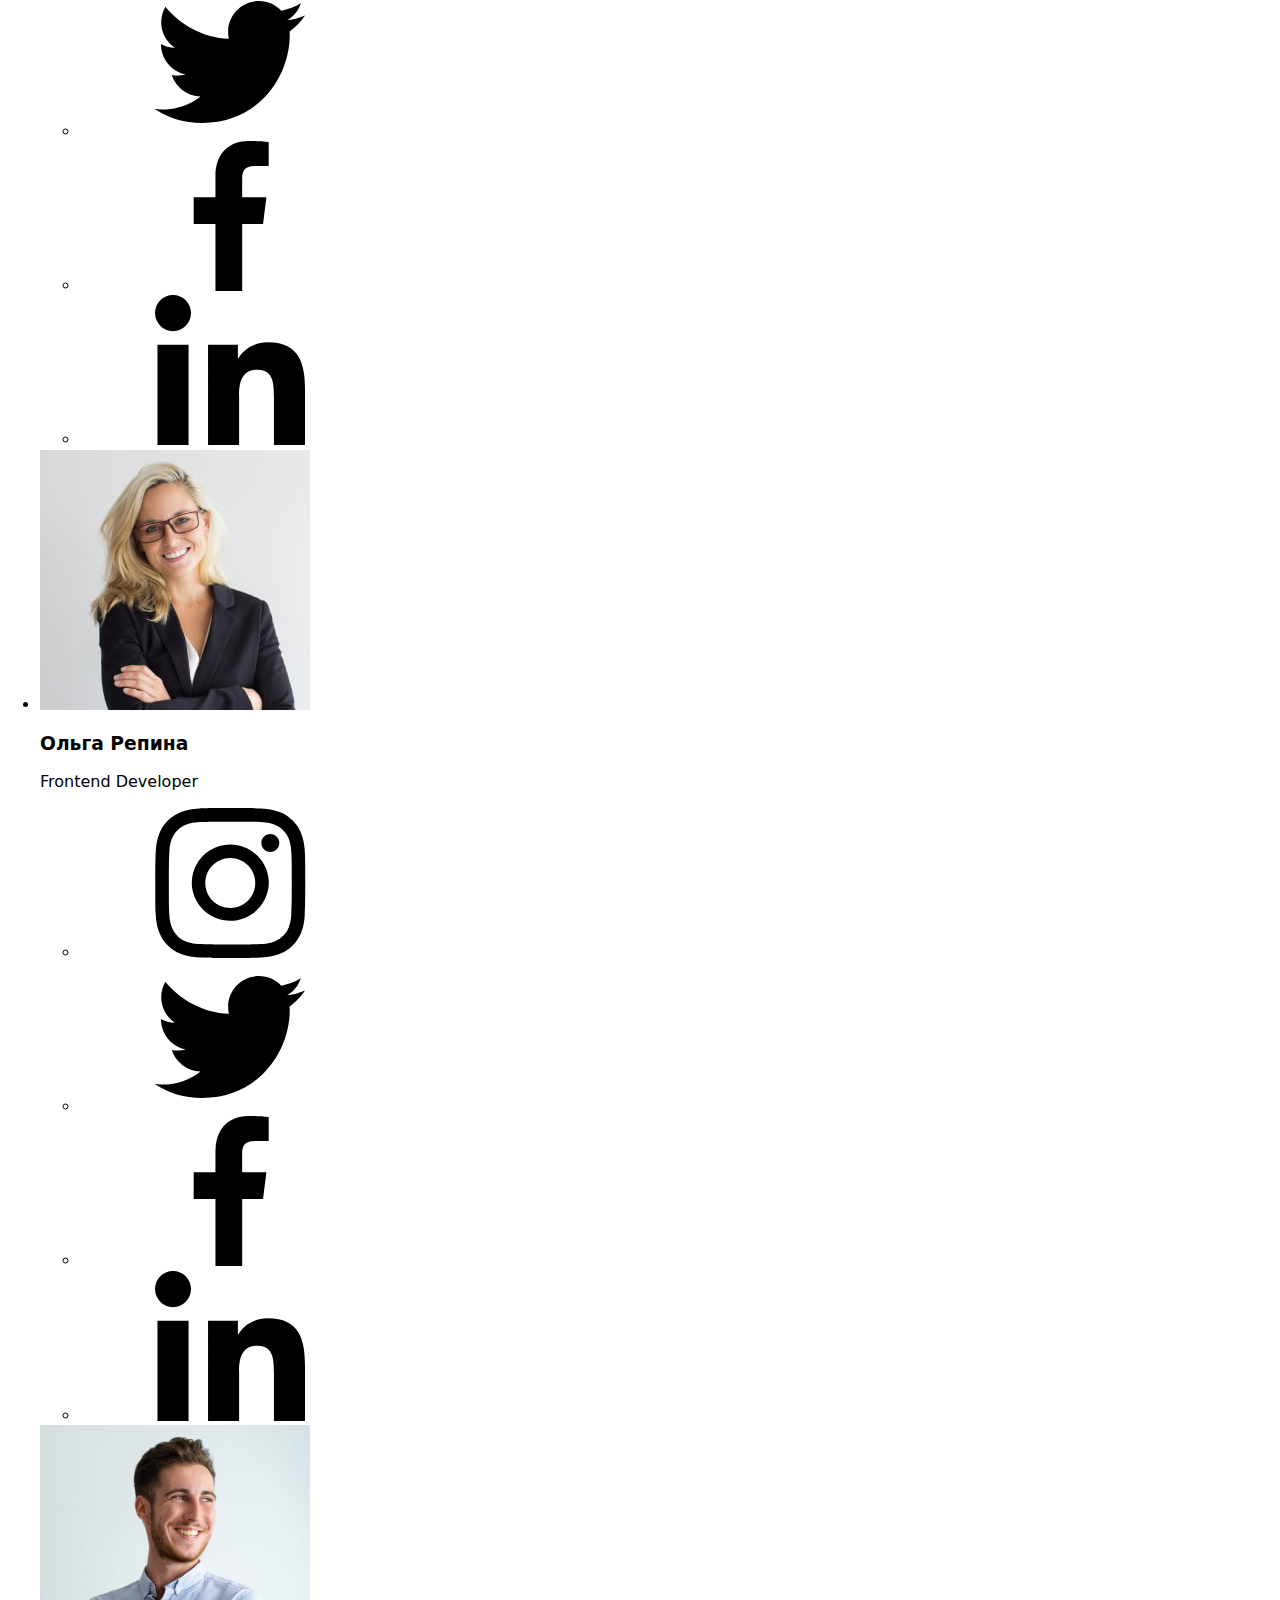
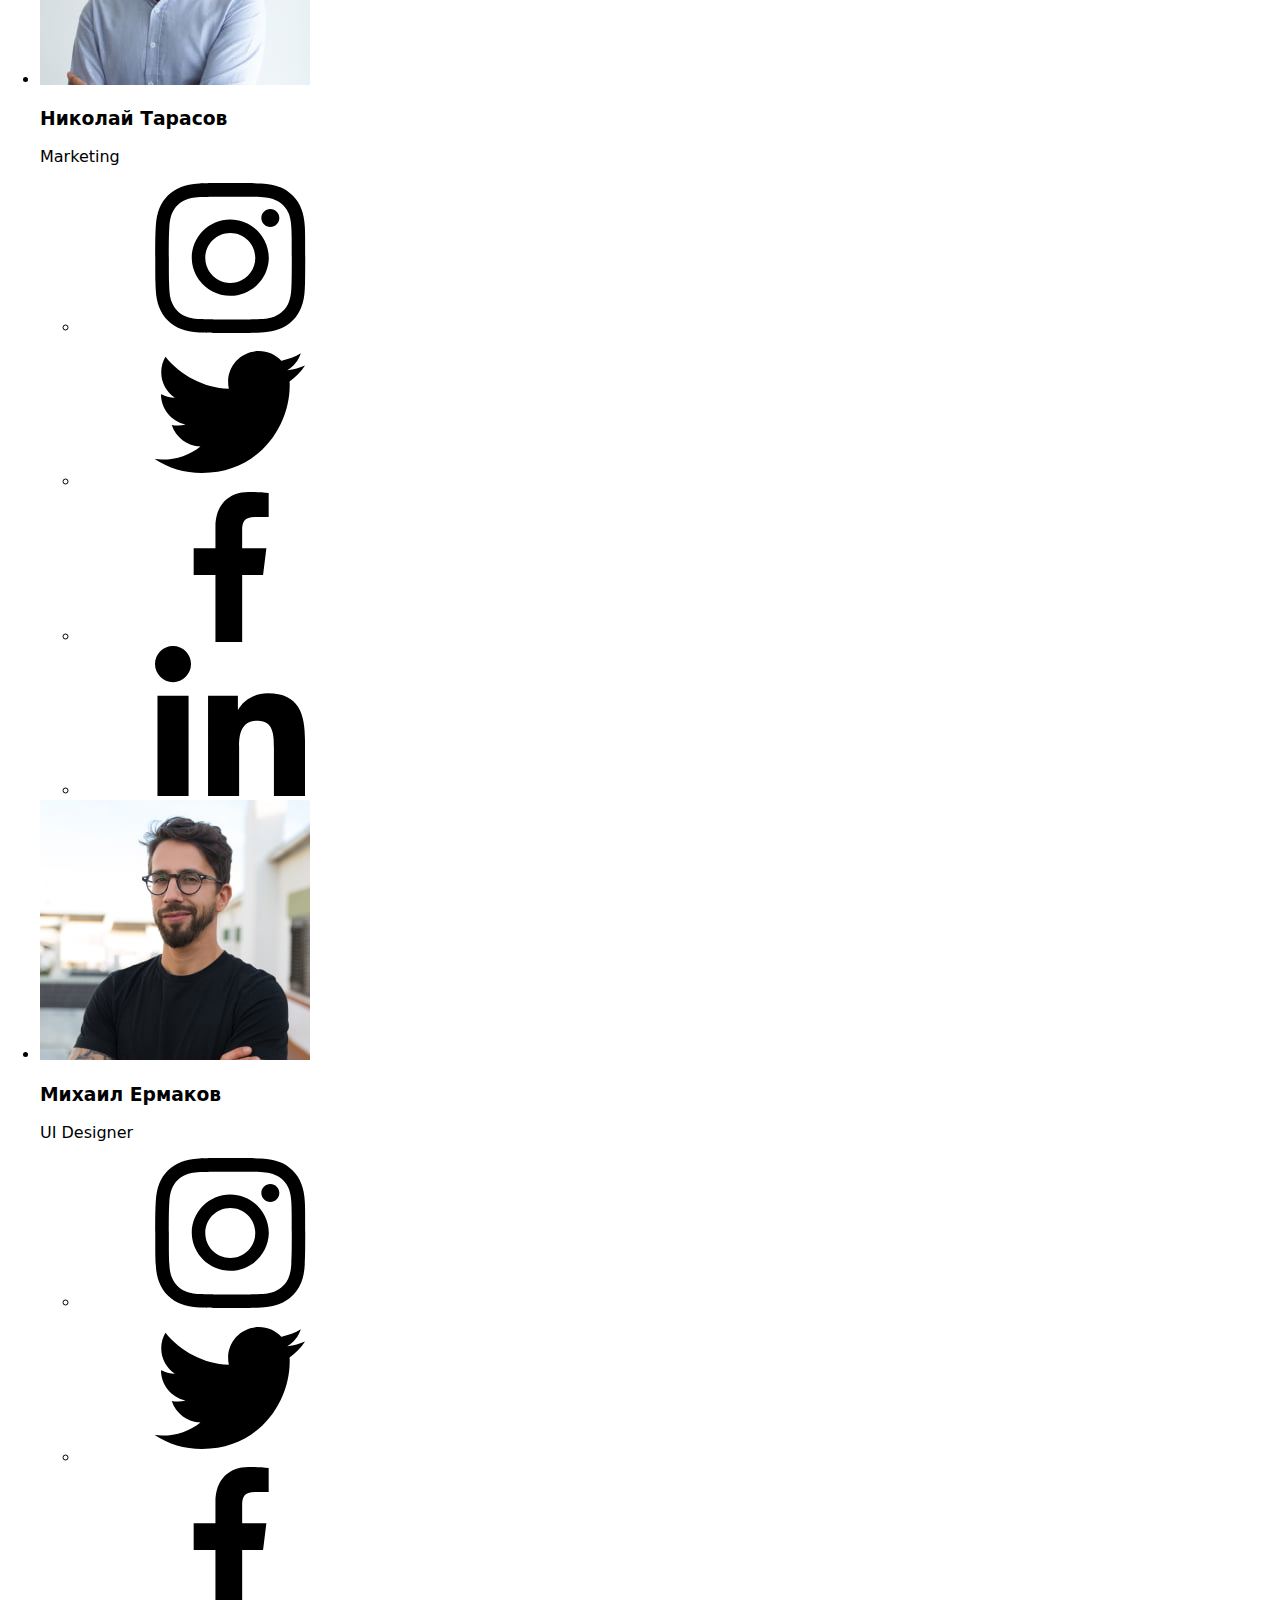
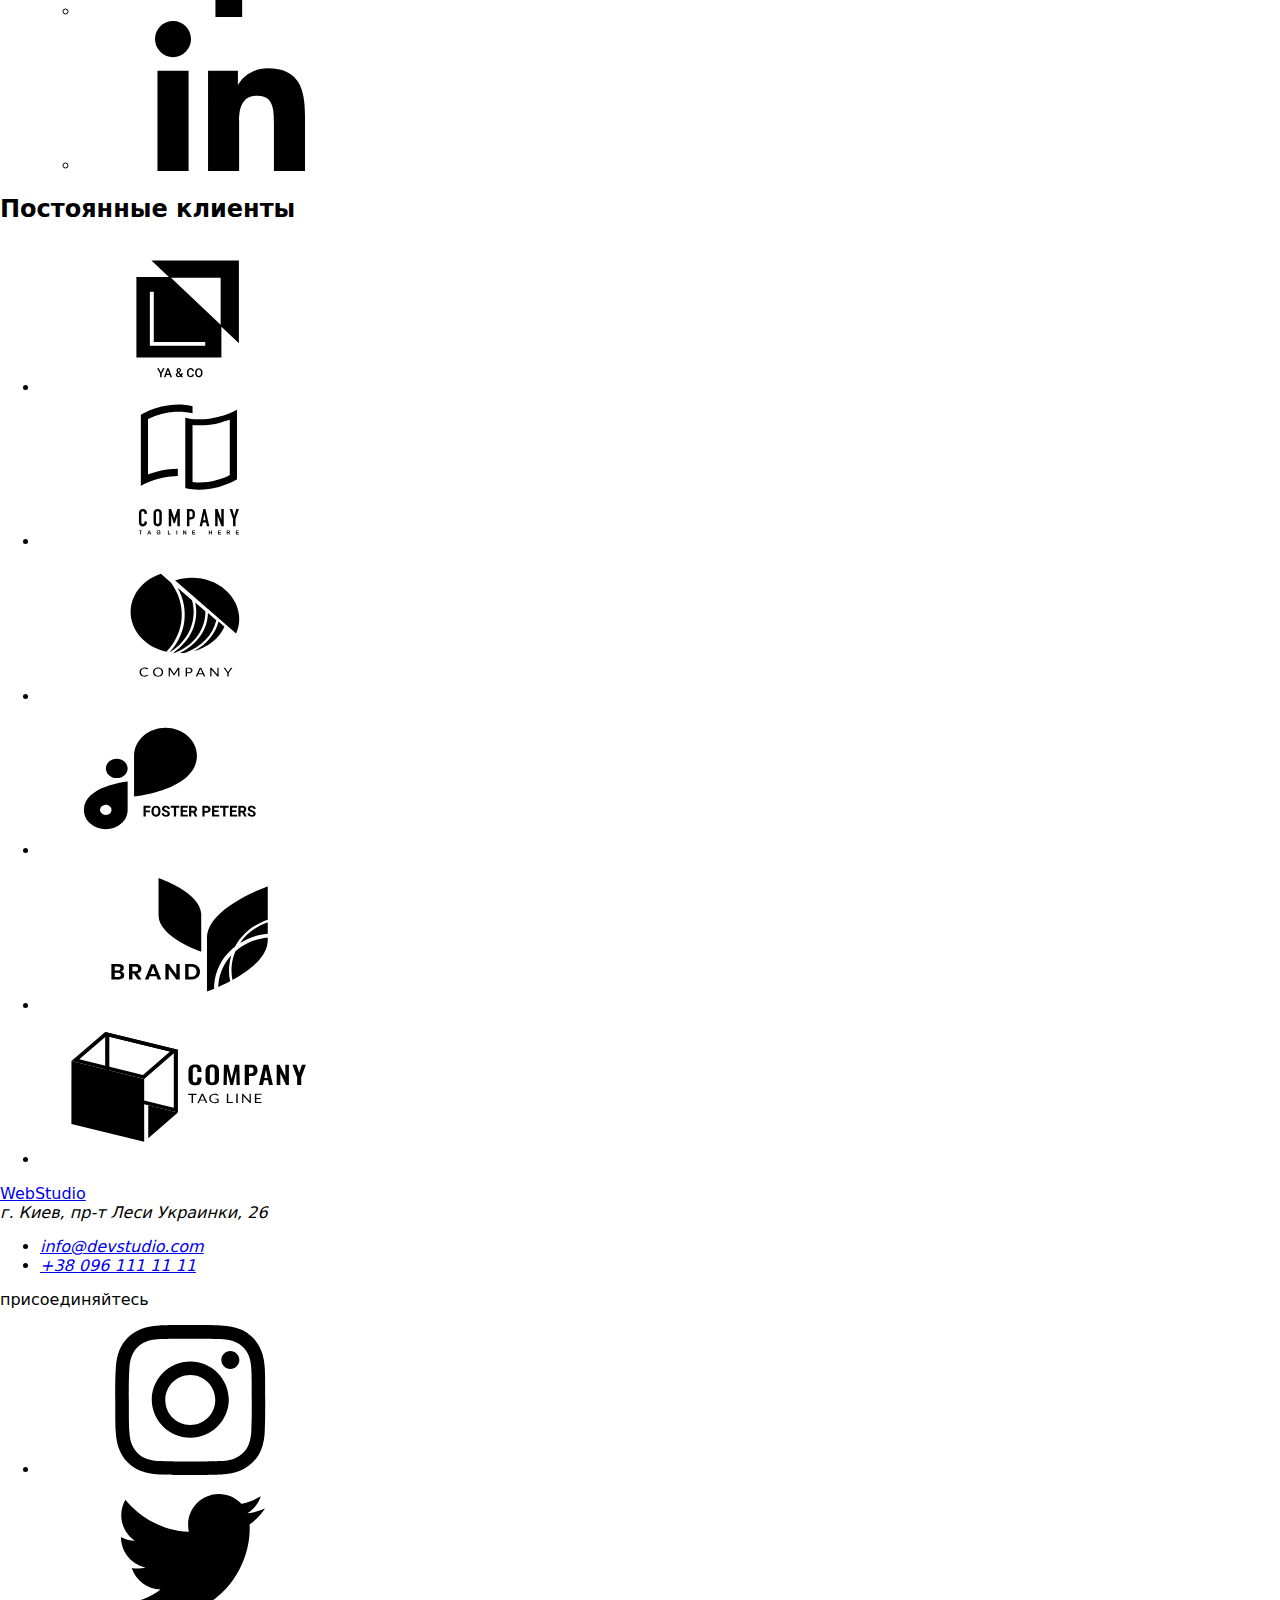
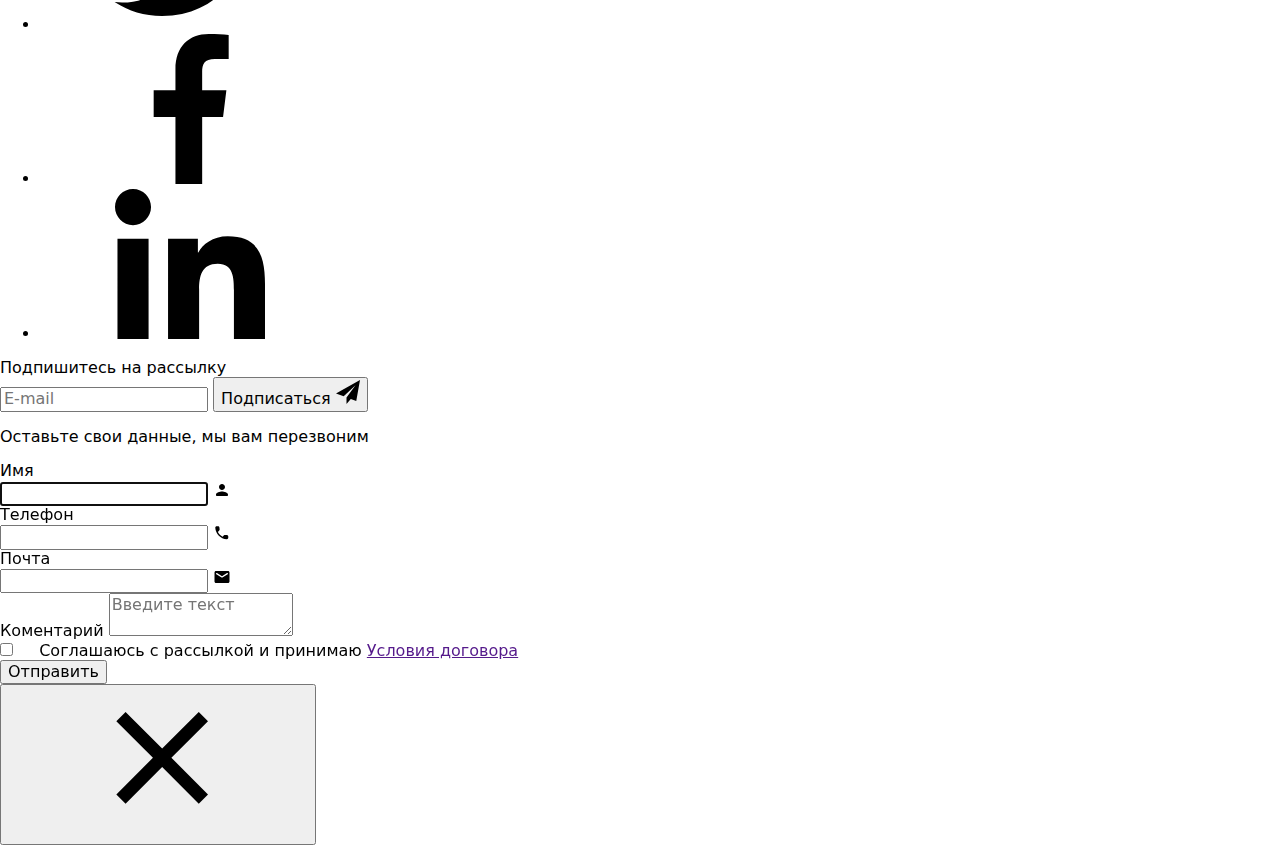
==== commit d07b87c9: "Готово к проверке" ====
--- a/index.html
+++ b/index.html
@@ -9,7 +9,7 @@
       rel="stylesheet"
       href="https://cdnjs.cloudflare.com/ajax/libs/modern-normalize/1.1.0/modern-normalize.css"
     />
-    <link rel="stylesheet" href="css/styles.css" />
+    <!-- <link rel="stylesheet" href="css/styles.css" /> -->
     <link
       href="https://fonts.googleapis.com/css2?family=Raleway:wght@700&family=Roboto:wght@400;500;700;900&display=swap"
       rel="stylesheet"
@@ -125,7 +125,7 @@
 
       <!-- Чем мы занимаемся -->
 
-      <section class="section what-we-do">
+      <section class="section section--what-we-do">
         <div class="container">
           <h2 class="what-we-do__title">Чем мы занимаемся</h2>
           <ul class="what-we-do__list">
@@ -153,7 +153,7 @@
 
       <!-- Наша команда! -->
 
-      <section class="section our-team">
+      <section class="section section--our-team">
         <div class="container">
           <h2 class="our-team__title">Наша команда</h2>
           <ul class="our-team__list">
@@ -164,8 +164,8 @@
                 alt="работник мужчина в очках и в рубашке"
               />
               <div class="our-team__about">
-                <h3 class="our-team__title">Игорь Демьяненко</h3>
-                <p class="our-team__subtitle">Product Designer</p>
+                <h3 class="our-team__name">Игорь Демьяненко</h3>
+                <p class="our-team__work">Product Designer</p>
                 <ul class="our-team__list-social">
                   <li class="our-team__item-social">
                     <a class="our-team__link-social" href=""
@@ -197,8 +197,8 @@
             <li class="our-team__item">
               <img src="images/img4sq.jpeg" width="270" alt="работник женщина" />
               <div class="our-team__about">
-                <h3 class="our-team__title">Ольга Репина</h3>
-                <p class="our-team__subtitle">Frontend Developer</p>
+                <h3 class="our-team__name">Ольга Репина</h3>
+                <p class="our-team__work">Frontend Developer</p>
                 <ul class="our-team__list-social">
                   <li class="our-team__item-social">
                     <a class="our-team__link-social" href=""
@@ -230,8 +230,8 @@
             <li class="our-team__item">
               <img src="images/img5sq.jpeg" width="270" alt="работник мужчина без очков" />
               <div class="our-team__about">
-                <h3 class="our-team__title">Николай Тарасов</h3>
-                <p class="our-team__subtitle">Marketing</p>
+                <h3 class="our-team__name">Николай Тарасов</h3>
+                <p class="our-team__work">Marketing</p>
                 <ul class="our-team__list-social">
                   <li class="our-team__item-social">
                     <a class="our-team__link-social" href=""
@@ -267,8 +267,8 @@
                 alt="работник мужчина в  очках и в футболке"
               />
               <div class="our-team__about">
-                <h3 class="our-team__title">Михаил Ермаков</h3>
-                <p class="our-team__subtitle">UI Designer</p>
+                <h3 class="our-team__name">Михаил Ермаков</h3>
+                <p class="our-team__work">UI Designer</p>
                 <ul class="our-team__list-social">
                   <li class="our-team__item-social">
                     <a class="our-team__link-social" href=""
--- a/css/styles.css
+++ b/css/styles.css
@@ -64,29 +64,16 @@
   line-height: 1.17;
   font-family: Raleway;
   text-decoration: none;
-
-  transition-property: background-color, color;
-  transition-duration: 250ms;
-  transition-timing-function: cubic-bezier(0.4, 0, 0.2, 1);
+  transition: color 250ms var(--timing-function);
 }
 .header-logo__black {
   color: var(--black-text-color);
 }
-.logo__link:hover {
-  color: var(--black-text-color);
-  background-color: var(--white-color);
-}
-.logo__link:focus {
-  color: var(--black-text-color);
-  background-color: var(--white-color);
-}
+
 .header-logo__accent {
   color: var(--accent-color);
 }
-.logo__accent:hover {
-  color: var(--accent-color);
-  background-color: var(--white-color);
-}
+
 /* ---------------------------------- Кнопки навигации сайта ---------------------------------- */
 .site-nav__list {
   display: flex;
@@ -375,6 +362,33 @@
   margin-bottom: 30px;
   text-transform: uppercase;
 }
+.hero__button,
+.btn {
+  display: inline-block;
+  background-color: var(--accent-color);
+  font-family: inherit;
+  font-weight: 700;
+  font-size: 16px;
+  line-height: 1.88;
+  width: 200px;
+  color: var(--white-color);
+  letter-spacing: 0.06em;
+  padding: 10px 0;
+  border-radius: 4px;
+  border: none;
+  box-shadow: 0px 4px 4px rgba(0, 0, 0, 0.15);
+  text-align: center;
+  transition-property: color, background-color;
+  transition-duration: 250ms;
+  transition-timing-function: cubic-bezier(0.4, 0, 0.2, 1);
+}
+
+.btn--hover:hover,
+.btn--hover:focus {
+  background-color: var(--button-hover-blue);
+  color: var(--white-color);
+  cursor: pointer;
+}
 
 /* ---------------------------------- Модальное окно начало ---------------------------------- */
 
@@ -567,33 +581,6 @@
 }
 
 /* ---------------------------------- Модальное окно конец ---------------------------------- */
-.hero__button,
-.btn {
-  display: inline-block;
-  background-color: var(--accent-color);
-  font-family: inherit;
-  font-weight: 700;
-  font-size: 16px;
-  line-height: 1.88;
-  width: 200px;
-  color: var(--white-color);
-  letter-spacing: 0.06em;
-  padding: 10px 0;
-  border-radius: 4px;
-  border: none;
-  box-shadow: 0px 4px 4px rgba(0, 0, 0, 0.15);
-  text-align: center;
-  transition-property: color, background-color;
-  transition-duration: 250ms;
-  transition-timing-function: cubic-bezier(0.4, 0, 0.2, 1);
-}
-
-.btn--hover:hover,
-.btn--hover:focus {
-  background-color: var(--button-hover-blue);
-  color: var(--white-color);
-  cursor: pointer;
-}
 
 /* ---------------------------------- Наши преимущества ---------------------------------- */
 
@@ -644,7 +631,7 @@
 
 /* ---------------------------------- Чем мы занимаемся ---------------------------------- */
 
-.section.what-we-do {
+.section--what-we-do {
   padding-top: 0px;
 }
 .what-we-do__title {
@@ -695,7 +682,7 @@
 
 /* ---------------------------------- Наша команда ---------------------------------- */
 
-.our-team {
+.section--our-team {
   background-color: var(--our-team-color);
 }
 
@@ -728,7 +715,7 @@
   padding-top: 30px;
   padding-bottom: 30px;
 }
-.our-team__title {
+.our-team__name {
   font-weight: 500;
   font-size: 16px;
   line-height: 1.18;
@@ -738,7 +725,7 @@
   margin: 0px;
   margin-bottom: 10px;
 }
-.our-team__subtitle {
+.our-team__work {
   font-size: 16px;
   line-height: 1.18;
   text-align: center;
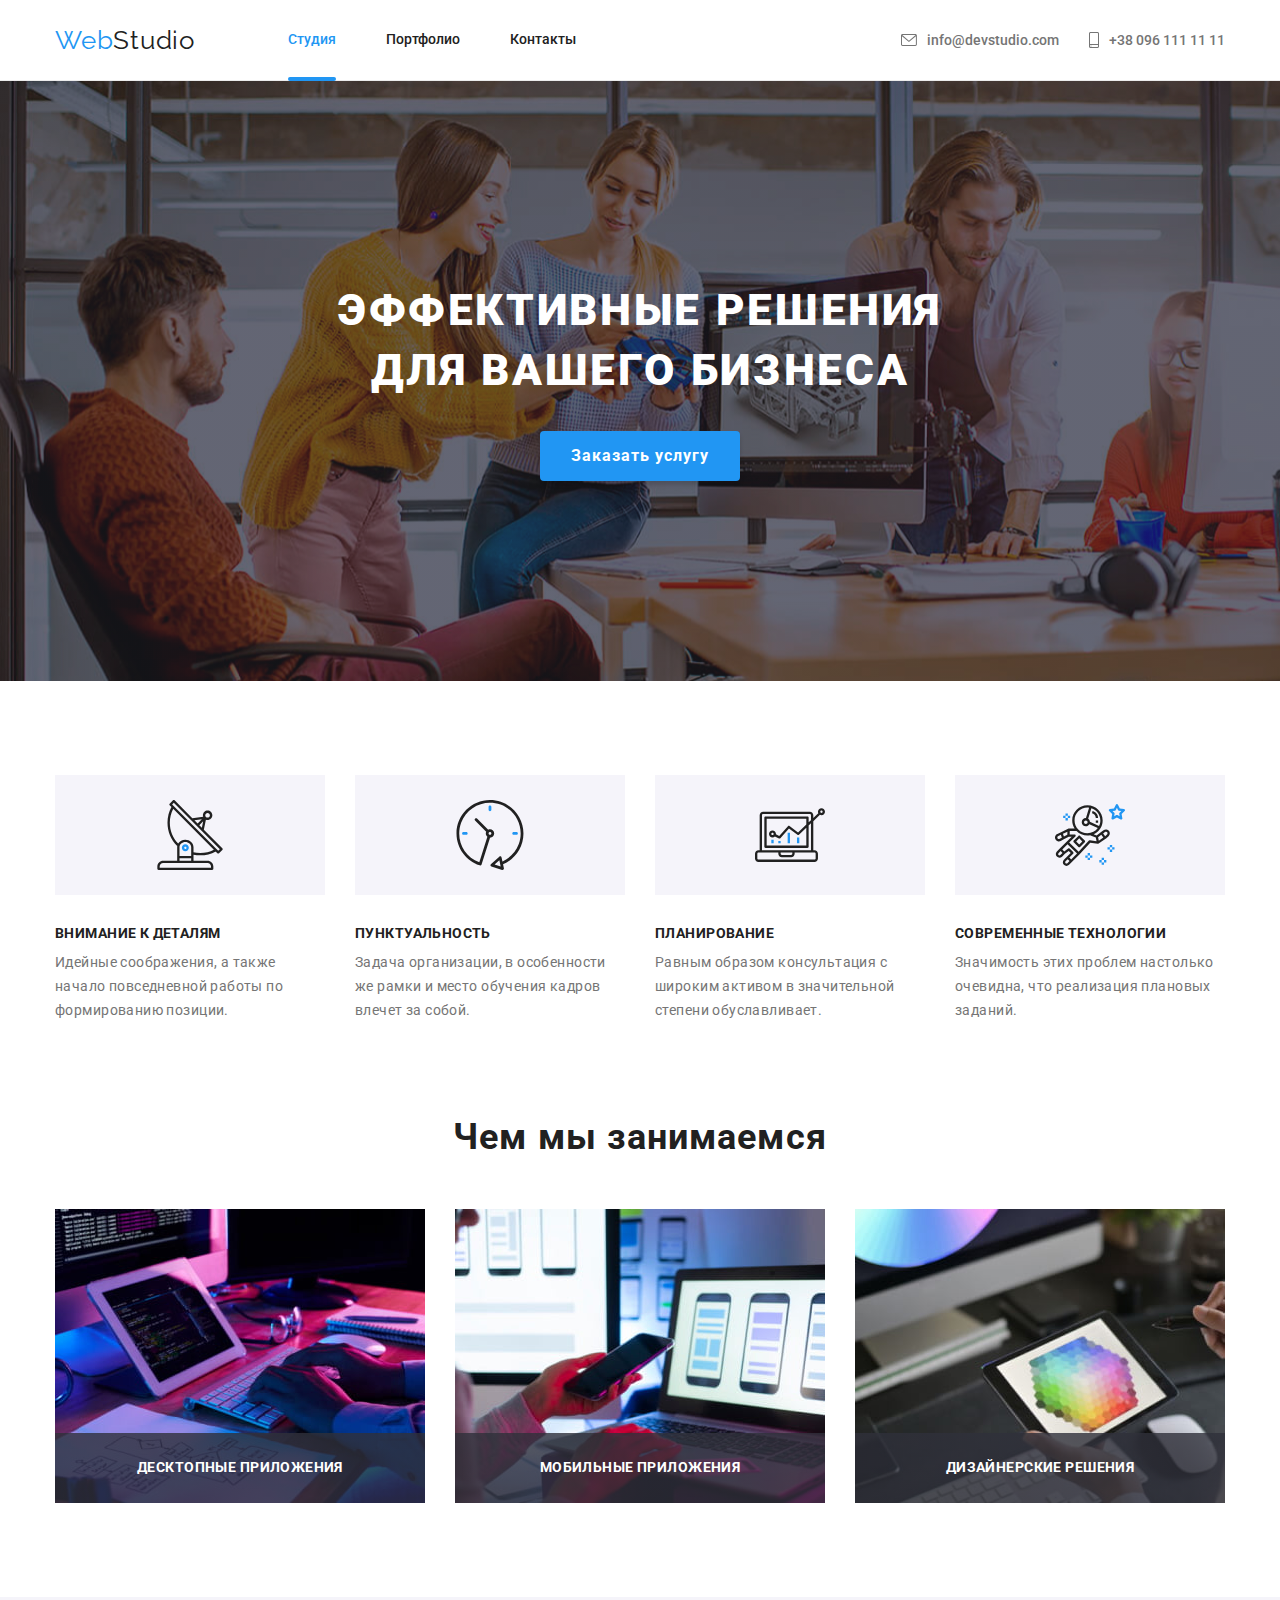
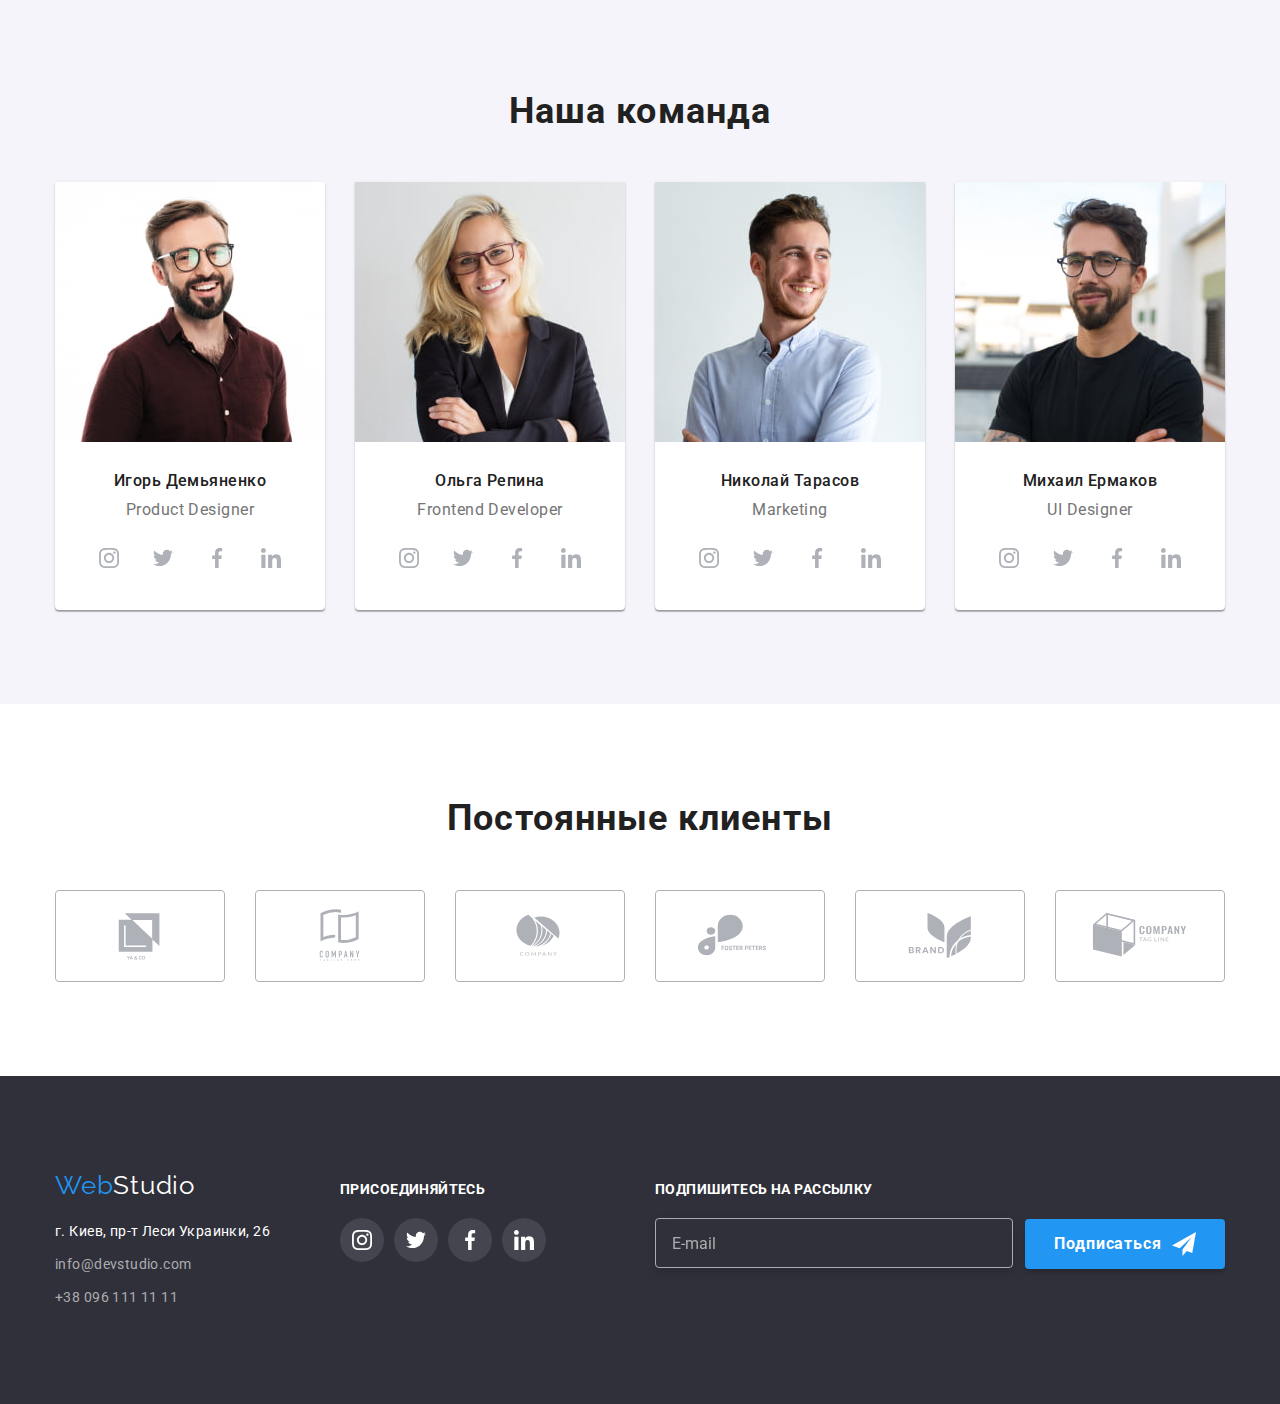
==== commit 4232a197: "Исправил ошибку" ====
--- a/index.html
+++ b/index.html
@@ -9,12 +9,12 @@
       rel="stylesheet"
       href="https://cdnjs.cloudflare.com/ajax/libs/modern-normalize/1.1.0/modern-normalize.css"
     />
-    <!-- <link rel="stylesheet" href="css/styles.css" /> -->
+
     <link
       href="https://fonts.googleapis.com/css2?family=Raleway:wght@700&family=Roboto:wght@400;500;700;900&display=swap"
       rel="stylesheet"
     />
-    <link rel="stylesheet" href="./dist/css/main.min.css" />
+    <link rel="stylesheet" href="./css/main.min.css" />
   </head>
   <body>
     <!-- Шапка -->
--- a/css/main.min.css
+++ b/css/main.min.css
@@ -0,0 +1,2 @@
+:root{--white-color: #ffffff;--accent-color: #2196f3;--black-text-color: #212121;--grey-text-color: #757575;--h1-section-and-footer-color: #2f303a;--our-team-color: #f5f4fa;--footer-contacts-color: #acacb0;--nav-button-color: #f5f4fa;--button-hover-blue: #188ce8;--border-header-color: #ececec;--botder-list-text: #eeeeee;--social-color: #afb1b8;--modal-form-color: rgba(33, 33, 33, 0.2);--timing-function: cubic-bezier(0.4, 0, 0.2, 1)}body{font-family:Roboto, sans-serif;font-weight:400;color:var(--black-text-color);background-color:var(--white-color)}img{display:block}a{text-decoration:none}ul{list-style:none}header{border-bottom:1px solid var(--border-header-color)}.container{width:1200px;margin-left:auto;margin-right:auto;padding-left:15px;padding-right:15px}.section{padding-top:94px;padding-bottom:94px}button:hover{cursor:pointer}.btn{display:inline-block;background-color:var(--accent-color);font-family:inherit;font-weight:700;font-size:16px;line-height:1.88;width:200px;color:var(--white-color);letter-spacing:0.06em;padding:10px 0;border-radius:4px;border:none;-webkit-box-shadow:0px 4px 4px rgba(0,0,0,0.15);box-shadow:0px 4px 4px rgba(0,0,0,0.15);text-align:center;-webkit-transition-property:color, background-color;transition-property:color, background-color;-webkit-transition-duration:250ms;transition-duration:250ms;-webkit-transition-timing-function:cubic-bezier(0.4, 0, 0.2, 1);transition-timing-function:cubic-bezier(0.4, 0, 0.2, 1)}.btn:hover,.btn:focus{background-color:var(--button-hover-blue);color:var(--white-color)}.header{display:-webkit-box;display:-ms-flexbox;display:flex;-webkit-box-align:center;-ms-flex-align:center;align-items:center}.header-logo{margin-right:93px}.header-logo__link{font-size:26px;line-height:1.17;font-family:Raleway,sans-serif;text-decoration:none}.header-logo__black{color:var(--black-text-color)}.header-logo__accent{color:var(--accent-color)}.site-nav__list{display:-webkit-box;display:-ms-flexbox;display:flex;padding-left:0px;margin:0px}.site-nav__link{position:relative;display:block;padding-top:32px;padding-bottom:32px;font-size:14px;line-height:1.14;font-weight:500;color:var(--black-text-color);-webkit-transition-property:color;transition-property:color;-webkit-transition-duration:250ms;transition-duration:250ms;-webkit-transition-timing-function:cubic-bezier(0.4, 0, 0.2, 1);transition-timing-function:cubic-bezier(0.4, 0, 0.2, 1)}.site-nav__list .site-nav__item:not(:last-child){margin-right:50px}.site-nav__link:focus,.site-nav__link:hover{background-color:var(--white-color);color:var(--accent-color)}#studio{color:var(--accent-color)}#studio::after{content:'';position:absolute;bottom:-1px;display:block;width:100%;height:4px;background-color:var(--accent-color);opacity:1;border-radius:2px}#portfolio{color:var(--accent-color)}#portfolio::after{content:'';position:absolute;bottom:-1px;display:block;width:100%;height:4px;background-color:var(--accent-color);opacity:1;border-radius:2px}.contacts{display:-webkit-box;display:-ms-flexbox;display:flex;padding-left:0px;margin-left:auto;margin-top:0px;margin-bottom:0px}.contacts .contacts__item:not(:last-child){margin-right:30px}.contacts__link{display:-webkit-box;display:-ms-flexbox;display:flex;-webkit-box-align:center;-ms-flex-align:center;align-items:center;font-weight:500;font-size:14px;line-height:1.17;color:var(--grey-text-color);-webkit-transition-property:color;transition-property:color;-webkit-transition-duration:250ms;transition-duration:250ms;-webkit-transition-timing-function:cubic-bezier(0.4, 0, 0.2, 1);transition-timing-function:cubic-bezier(0.4, 0, 0.2, 1)}.contacts__link:focus,.contacts__link:hover{color:var(--accent-color);background-color:var(--white-color)}.contacts__link:hover .mail,.contacts__link:focus .mail,.contacts__link:hover .telephone,.contacts__link:focus .telephone{fill:var(--accent-color)}.telephone{margin-right:10px;width:10px;height:16px;fill:var(--grey-text-color);-webkit-transition-property:fill;transition-property:fill;-webkit-transition-duration:250ms;transition-duration:250ms;-webkit-transition-timing-function:cubic-bezier(0.4, 0, 0.2, 1);transition-timing-function:cubic-bezier(0.4, 0, 0.2, 1)}.mail{margin-right:10px;width:16px;height:12px;fill:var(--grey-text-color);-webkit-transition-property:fill;transition-property:fill;-webkit-transition-duration:250ms;transition-duration:250ms;-webkit-transition-timing-function:cubic-bezier(0.4, 0, 0.2, 1);transition-timing-function:cubic-bezier(0.4, 0, 0.2, 1)}.button-section{display:-webkit-box;display:-ms-flexbox;display:flex;-webkit-box-pack:center;-ms-flex-pack:center;justify-content:center;margin-top:0px;margin-bottom:50px;padding-left:0px}.button-section .button-list:not(:last-child){margin-right:8px}.button-filter-text{font-weight:500;font-size:16px;line-height:1.62;color:#212121;-webkit-transition-property:color;transition-property:color;-webkit-transition-duration:250ms;transition-duration:250ms;-webkit-transition-timing-function:cubic-bezier(0.4, 0, 0.2, 1);transition-timing-function:cubic-bezier(0.4, 0, 0.2, 1)}.button-filter-text:hover,.button-filter-text:focus{color:var(--white-color)}.button-filter{background-color:var(--nav-button-color);font-weight:500;font-size:16px;line-height:1.62;color:#212121;padding:6px 22px;border-radius:4px;border:1px solid var(--nav-button-color);-webkit-transition-property:background-color, color, -webkit-box-shadow;transition-property:background-color, color, -webkit-box-shadow;transition-property:background-color, color, box-shadow;transition-property:background-color, color, box-shadow, -webkit-box-shadow;-webkit-transition-duration:250ms;transition-duration:250ms;-webkit-transition-timing-function:cubic-bezier(0.4, 0, 0.2, 1);transition-timing-function:cubic-bezier(0.4, 0, 0.2, 1)}.button-filter:hover,.button-filter:focus{background-color:var(--accent-color);color:var(--white-color);border:none;-webkit-box-shadow:0px 3px 1px rgba(0,0,0,0.1),0px 1px 2px rgba(0,0,0,0.08),0px 2px 2px rgba(0,0,0,0.12);box-shadow:0px 3px 1px rgba(0,0,0,0.1),0px 1px 2px rgba(0,0,0,0.08),0px 2px 2px rgba(0,0,0,0.12)}.hero{background-image:-webkit-gradient(linear, left top, right top, from(rgba(47,48,58,0.4)), to(rgba(47,48,58,0.4))),url(../../images/hero.svg);background-image:linear-gradient(to right, rgba(47,48,58,0.4), rgba(47,48,58,0.4)),url(../../images/hero.svg);max-width:1600px;padding-top:200px;padding-bottom:200px;border:none;margin-right:auto;margin-left:auto;text-align:center}.hero__title{max-width:696px;font-weight:900;font-size:44px;line-height:1.36;color:var(--white-color);letter-spacing:0.06em;margin-left:auto;margin-right:auto;margin-top:0px;margin-bottom:0px;margin-bottom:30px;text-transform:uppercase}.backdrop{position:fixed;top:0;left:0;width:100%;height:100%;background-color:rgba(0,0,0,0.2);-webkit-transition:opacity 250ms var(--timing-function);transition:opacity 250ms var(--timing-function)}.backdrop.is-hidden{opacity:0;pointer-events:none}.modal{position:absolute;top:50%;left:50%;-webkit-transform:translate(-50%, -50%);transform:translate(-50%, -50%);max-width:528px;padding:40px;background-color:var(--white-color);-webkit-transition:-webkit-transform 250ms var(--timing-function);transition:-webkit-transform 250ms var(--timing-function);transition:transform 250ms var(--timing-function);transition:transform 250ms var(--timing-function), -webkit-transform 250ms var(--timing-function)}.modal-table{max-width:100%;margin-top:12px}.form{margin:0;display:-webkit-box;display:-ms-flexbox;display:flex;-webkit-box-orient:vertical;-webkit-box-direction:normal;-ms-flex-direction:column;flex-direction:column;width:448px}.modal-tittle{text-align:center;font-style:normal;font-weight:700;font-size:20px;line-height:1.15;margin:0;letter-spacing:0.03em}.field-form{display:-webkit-box;display:-ms-flexbox;display:flex;-webkit-box-orient:vertical;-webkit-box-direction:normal;-ms-flex-direction:column;flex-direction:column;width:100%}.field-form+.field-form{margin-top:10px}.label-title{margin-bottom:4px;font-size:12px;line-height:1.16;letter-spacing:0.01em;color:var(--grey-text-color)}.input-icon-box{position:relative;width:448px}.input{display:block;padding-left:42px;color:inherit;height:40px;width:100%;border:1px solid var(--modal-form-color);-webkit-transition:border 250ms var(--timing-function);transition:border 250ms var(--timing-function);border-radius:4px}.input:focus{outline:none;border:1px solid var(--accent-color);cursor:pointer}.input-icon{position:absolute;top:11px;left:12px;-webkit-transition:fill 250ms var(--timing-function);transition:fill 250ms var(--timing-function)}.label-title:focus,.label-title:hover{cursor:pointer}.input:focus+.input-icon{fill:var(--accent-color)}.text-comment{color:#000;padding:12px 16px;resize:none;height:120px;border:1px solid var(--modal-form-color);border-radius:4px}.text-comment:focus{outline:none;border:1px solid var(--accent-color)}.text-comment::-webkit-input-placeholder{color:rgba(117,117,117,0.5)}.text-comment:-ms-input-placeholder{color:rgba(117,117,117,0.5)}.text-comment::-ms-input-placeholder{color:rgba(117,117,117,0.5)}.text-comment::placeholder{color:rgba(117,117,117,0.5)}.field-form.checkbox-field{position:relative;margin-top:20px;margin-bottom:30px}.checkbox-content{display:-webkit-box;display:-ms-flexbox;display:flex;-webkit-box-pack:center;-ms-flex-pack:center;justify-content:center;-webkit-box-align:center;-ms-flex-align:center;align-items:center}.checkbox-agree{z-index:1;position:absolute;left:14px;width:12px;height:12px;margin:-1px;opacity:0;padding:0;overflow:hidden;cursor:pointer}.checkbox-agree:checked+.checkbox-image{background-color:var(--accent-color);border-color:var(--accent-color)}.checkbox-agree:focus+.checkbox-image{border-color:var(--accent-color)}.checkbox-image{margin-right:8.38px;border:2px solid var(--black-text-color);border-radius:2px;-webkit-transition:border,background-color 250ms var(--timing-function);transition:border,background-color 250ms var(--timing-function)}.checkbox-image:hover{cursor:pointer}.box-agree-text{display:block;font-size:14px;line-height:1.71;letter-spacing:0.03em;color:var(--grey-text-color)}.box-agree-link{color:var(--accent-color);text-decoration:underline}.button-modal{margin:0 auto}.button-close{position:absolute;top:0;right:0;width:30px;height:30px;margin-top:8px;margin-right:8px;border-radius:50%;background-color:var(--white-color);border:1px solid rgba(0,0,0,0.1)}.button-image-close{width:100%;height:100%;-webkit-transition:fill 250ms var(--timing-function);transition:fill 250ms var(--timing-function)}.button-close:hover .button-image-close,.button-close:focus .button-image-close{fill:var(--accent-color);cursor:pointer}.our-advantages__content{display:-webkit-box;display:-ms-flexbox;display:flex;-webkit-box-pack:center;-ms-flex-pack:center;justify-content:center;-webkit-box-align:center;-ms-flex-align:center;align-items:center;width:270px;height:120px;background-color:#f5f4fa;margin-bottom:30px}.our-advantages__image{width:70px;height:70px}.our-advantages__list{display:-webkit-box;display:-ms-flexbox;display:flex;padding:0px;-webkit-box-pack:center;-ms-flex-pack:center;justify-content:center;margin:0px}.our-advantages__list .our-advantages__item:not(:last-child){margin-right:30px}.our-advantages__text{width:270px;font-size:14px;line-height:1.71;letter-spacing:0.03em;color:var(--grey-text-color);margin:0px}.our-advantages__title{font-weight:700;font-size:14px;line-height:1.17;letter-spacing:0.03em;text-transform:uppercase;color:var(--black-text-color);margin:0px;margin-bottom:10px}.section--what-we-do{padding-top:0px}.what-we-do__title{font-weight:700;font-size:36px;line-height:1.16;text-align:center;letter-spacing:0.03em;color:var(--black-text-color);margin:0px}.what-we-do__list{display:-webkit-box;display:-ms-flexbox;display:flex;-webkit-box-pack:center;-ms-flex-pack:center;justify-content:center;margin-top:50px;margin-bottom:0px;padding:0px}.what-we-do__list .what-we-do__item:not(:last-child){margin-right:30px}.what-we-do__item{position:relative}.what-we-do__text{display:inline-block;color:var(--white-color);background-image:-webkit-gradient(linear, left top, right top, from(rgba(47,48,58,0.8)), to(rgba(47,48,58,0.8)));background-image:linear-gradient(to right, rgba(47,48,58,0.8), rgba(47,48,58,0.8));margin:0px;width:100%;text-align:center;padding-top:27px;padding-bottom:27px;position:absolute;bottom:0;font-family:Roboto,sans-serif;font-style:normal;font-weight:700;font-size:14px;line-height:1.14;letter-spacing:0.03em;text-transform:uppercase}.section--our-team{background-color:var(--our-team-color)}.our-team__list{display:-webkit-box;display:-ms-flexbox;display:flex;margin-top:50px;margin-bottom:0px;-webkit-box-pack:center;-ms-flex-pack:center;justify-content:center;padding-left:0px}.our-team__list .our-team__item:not(:last-child){margin-right:30px}.our-team__title{font-weight:700;font-size:36px;line-height:1.16;text-align:center;letter-spacing:0.03em;color:var(--black-text-color);margin:0px}.our-team__item{background-color:var(--white-color);-webkit-box-shadow:0px 1px 3px rgba(0,0,0,0.12),0px 1px 1px rgba(0,0,0,0.14),0px 2px 1px rgba(0,0,0,0.2);box-shadow:0px 1px 3px rgba(0,0,0,0.12),0px 1px 1px rgba(0,0,0,0.14),0px 2px 1px rgba(0,0,0,0.2);border-radius:0px 0px 4px 4px}.our-team__about{padding-top:30px;padding-bottom:30px}.our-team__name{font-weight:500;font-size:16px;line-height:1.18;text-align:center;letter-spacing:0.03em;color:var(--black-text-color);margin:0px;margin-bottom:10px}.our-team__work{font-size:16px;line-height:1.18;text-align:center;letter-spacing:0.03em;color:var(--grey-text-color);margin:0px}.our-team__list-social{display:-webkit-box;display:-ms-flexbox;display:flex;-webkit-box-pack:center;-ms-flex-pack:center;justify-content:center;padding:0px;margin-top:16px;margin-left:auto;margin-right:auto}.our-team__list-social li+li{margin-left:10px}.our-team__link-social{display:-webkit-box;display:-ms-flexbox;display:flex;-webkit-box-pack:center;-ms-flex-pack:center;justify-content:center;-webkit-box-align:center;-ms-flex-align:center;align-items:center;height:44px;width:44px;border-radius:50%;fill:var(--social-color);-webkit-transition-property:background-color;transition-property:background-color;-webkit-transition-duration:250ms;transition-duration:250ms;-webkit-transition-timing-function:cubic-bezier(0.4, 0, 0.2, 1);transition-timing-function:cubic-bezier(0.4, 0, 0.2, 1)}.our-team__link-social:focus,.our-team__link-social:hover{background-color:var(--accent-color)}.our-team__link-social:hover .our-team__image-social,.our-team__link-social:focus .our-team__image-social{fill:var(--white-color)}.our-team__image-social{height:20px;width:20px;-webkit-transition-property:fill;transition-property:fill;-webkit-transition-duration:250ms;transition-duration:250ms;-webkit-transition-timing-function:cubic-bezier(0.4, 0, 0.2, 1);transition-timing-function:cubic-bezier(0.4, 0, 0.2, 1)}.regular-customers__title{font-weight:700;font-size:36px;line-height:1.16;text-align:center;letter-spacing:0.03em;color:var(--black-text-color);margin:0px}.regular-customers__list{display:-webkit-box;display:-ms-flexbox;display:flex;padding:0px;margin-top:50px;margin-bottom:0px}.regular-customers__list .regular-customers__item:not(:last-child){margin-right:30px}.regular-customers__link{display:-webkit-box;display:-ms-flexbox;display:flex;-webkit-box-align:center;-ms-flex-align:center;align-items:center;-webkit-box-pack:center;-ms-flex-pack:center;justify-content:center;background-color:var(--white-color);border:1px solid var(--social-color);border-radius:4px;width:170px;height:92px;padding:0px;-webkit-transition-property:border;transition-property:border;-webkit-transition-duration:250ms;transition-duration:250ms;-webkit-transition-timing-function:cubic-bezier(0.4, 0, 0.2, 1);transition-timing-function:cubic-bezier(0.4, 0, 0.2, 1)}.regular-customers__link:focus,.regular-customers__link:hover{border:1px solid var(--accent-color)}.regular-customers__image{width:106px;height:60px;fill:var(--social-color);-webkit-transition-property:fill;transition-property:fill;-webkit-transition-duration:250ms;transition-duration:250ms;-webkit-transition-timing-function:cubic-bezier(0.4, 0, 0.2, 1);transition-timing-function:cubic-bezier(0.4, 0, 0.2, 1)}.regular-customers__link:hover .regular-customers__image,.regular-customers__link:focus .regular-customers__image{fill:var(--accent-color)}.portfolio__list{margin-top:0px;display:-webkit-box;display:-ms-flexbox;display:flex;-webkit-box-pack:center;-ms-flex-pack:center;justify-content:center;-ms-flex-wrap:wrap;flex-wrap:wrap;padding-left:0px;margin-bottom:0px}.portfolio__list .portfolio__item:not(:nth-child(3n)){margin-right:30px}.portfolio__list .portfolio__item:nth-child(n+7){margin-bottom:0px}.portfolio__item{margin-bottom:30px}.portfolio__link{display:block;-webkit-transition-property:-webkit-box-shadow;transition-property:-webkit-box-shadow;transition-property:box-shadow;transition-property:box-shadow, -webkit-box-shadow;-webkit-transition-duration:250ms;transition-duration:250ms;-webkit-transition-timing-function:cubic-bezier(0.4, 0, 0.2, 1);transition-timing-function:cubic-bezier(0.4, 0, 0.2, 1)}.portfolio__link:focus,.portfolio__link:hover{-webkit-box-shadow:0px 1px 1px rgba(0,0,0,0.12),0px 4px 4px rgba(0,0,0,0.06),1px 4px 6px rgba(0,0,0,0.16);box-shadow:0px 1px 1px rgba(0,0,0,0.12),0px 4px 4px rgba(0,0,0,0.06),1px 4px 6px rgba(0,0,0,0.16);-webkit-transform:translatex(0);transform:translatex(0)}.portfolio__link:hover .portfolio-img-text,.portfolio__link:focus .portfolio-img-text{-webkit-transform:translatey(0);transform:translatey(0)}.portfolio-img-hover{position:relative;overflow:hidden}.portfolio-img-text{position:absolute;top:0;left:0;width:100%;height:100%;color:var(--white-color);background-color:rgba(33,150,243,0.9);-webkit-transition-property:-webkit-transform;transition-property:-webkit-transform;transition-property:transform;transition-property:transform, -webkit-transform;-webkit-transition-duration:250ms;transition-duration:250ms;-webkit-transition-timing-function:cubic-bezier(0.4, 0, 0.2, 1);transition-timing-function:cubic-bezier(0.4, 0, 0.2, 1);-webkit-transform:translatey(100%);transform:translatey(100%);display:-webkit-box;display:-ms-flexbox;display:flex;max-width:370px;padding:63px 24px;margin:0;position:absolute;bottom:0;font-style:normal;font-size:18px;line-height:1.55;letter-spacing:0.03em}.portfolio__item-text{padding-left:24px;padding-right:24px;padding-top:20px;padding-bottom:20px;border-right:1px solid var(--botder-list-text);border-left:1px solid var(--botder-list-text);border-bottom:1px solid var(--botder-list-text)}.portfolio-h3{font-weight:700;font-size:18px;line-height:2;color:var(--black-text-color);margin-bottom:4px;margin-top:0px}.portfolio-text{font-size:16px;line-height:1.87;color:var(--grey-text-color);margin-top:0px;margin-bottom:0px}.footer__content{display:-webkit-box;display:-ms-flexbox;display:flex;-webkit-box-align:baseline;-ms-flex-align:baseline;align-items:baseline}.footer{background-color:var(--h1-section-and-footer-color)}.logo{font-size:26px;line-height:1.17;font-family:Raleway,sans-serif;text-decoration:none;letter-spacing:0.03em}.footer__logo-accent{color:var(--accent-color);-webkit-transition-property:color, background-color;transition-property:color, background-color;-webkit-transition-duration:250ms;transition-duration:250ms;-webkit-transition-timing-function:cubic-bezier(0.4, 0, 0.2, 1);transition-timing-function:cubic-bezier(0.4, 0, 0.2, 1)}.footer__logo-accent:hover{color:var(--accent-color);background-color:var(--h1-section-and-footer-color)}.footer__logo-accent:focus{color:var(--accent-color);background-color:var(--h1-section-and-footer-color)}.footer__logo{display:block;margin-bottom:20px;-webkit-transition-property:color, background-color;transition-property:color, background-color;-webkit-transition-duration:250ms;transition-duration:250ms;-webkit-transition-timing-function:cubic-bezier(0.4, 0, 0.2, 1);transition-timing-function:cubic-bezier(0.4, 0, 0.2, 1)}.footer__logo:hover{color:var(--white-color);background-color:var(--h1-section-and-footer-color)}.footer__logo:focus{color:var(--white-color);background-color:var(--h1-section-and-footer-color)}.footer__logo-white{color:var(--white-color)}.footer__logo-link{color:inherit}.footer-list-contacts{padding-left:0px;margin-bottom:0px;margin-top:0px}.address{color:var(--white-color);font-size:14px;line-height:1.71;font-style:normal;letter-spacing:0.03em}.contacts-footer{font-size:14px;line-height:1.71;color:var(--footer-contacts-color);font-style:normal;letter-spacing:0.03em;-webkit-transition-property:color;transition-property:color;-webkit-transition-duration:250ms;transition-duration:250ms;-webkit-transition-timing-function:cubic-bezier(0.4, 0, 0.2, 1);transition-timing-function:cubic-bezier(0.4, 0, 0.2, 1)}.contacts-footer:hover,.contacts-footer:focus{color:var(--accent-color);background-color:var(--h1-section-and-footer-color)}.footer-list-contacts{margin-top:9px}.footer-list-contacts li:nth-child(2n){margin-top:9px}.footer-social{margin-left:70px}.footer-social-list,.footer-social-item,.our-team__link-social-footer{display:-webkit-box;display:-ms-flexbox;display:flex;-webkit-box-pack:center;-ms-flex-pack:center;justify-content:center;-webkit-box-align:center;-ms-flex-align:center;align-items:center;padding:0px;margin:0px;-webkit-transition-property:background-color;transition-property:background-color;-webkit-transition-duration:250ms;transition-duration:250ms;-webkit-transition-timing-function:cubic-bezier(0.4, 0, 0.2, 1);transition-timing-function:cubic-bezier(0.4, 0, 0.2, 1)}.footer-social-list{margin-top:20px}.footer-social-list li+li{margin-left:10px}.our-team__link-social-footer:focus,.our-team__link-social-footer:hover{background-color:var(--accent-color)}.footer-social-text{margin:0px;color:var(--white-color);font-family:Roboto,sans-serif;font-weight:700;font-size:14px;line-height:1.14;letter-spacing:0.03em;text-transform:uppercase}.our-team__link-social-footer{margin:0px;width:44px;height:44px;border-radius:50%;background-color:#44454e}.our-team__image-social-footer{width:20px;height:20px;fill:#ffffff}.subscription-newsletter{margin-left:auto}.subscription-newsletter-text{font-style:normal;font-weight:700;font-size:14px;line-height:1.14;letter-spacing:0.03em;text-transform:uppercase;color:var(--white-color);margin:0}.newsletter-table{display:-webkit-box;display:-ms-flexbox;display:flex;-webkit-box-align:baseline;-ms-flex-align:baseline;align-items:baseline}.subscription-newsletter-input{color:var(--white-color);background-color:var(--h1-section-and-footer-color);width:358px;height:50px;margin-top:20px;padding:0;border-radius:4px;border:1px solid var(--footer-contacts-color);color:var(--footer-contacts-color);-webkit-box-sizing:border-box;box-sizing:border-box;-webkit-filter:drop-shadow(0px 4px 4px rgba(0,0,0,0.15));filter:drop-shadow(0px 4px 4px rgba(0,0,0,0.15))}input[type='text']::-webkit-input-placeholder{color:var(--footer-contacts-color)}input[type='text']:-ms-input-placeholder{color:var(--footer-contacts-color)}input[type='text']::-ms-input-placeholder{color:var(--footer-contacts-color)}input[type='text']::placeholder{color:var(--footer-contacts-color)}[placeholder='E-mail']{padding-left:16px}.button-subscribe{display:-webkit-inline-box;display:-ms-inline-flexbox;display:inline-flex;-webkit-box-align:center;-ms-flex-align:center;align-items:center;-webkit-box-pack:center;-ms-flex-pack:center;justify-content:center;height:50px;margin-left:12px}.newsletter-button-icon{margin-left:10px;fill:var(--white-color)}
+/*# sourceMappingURL=main.min.css.map */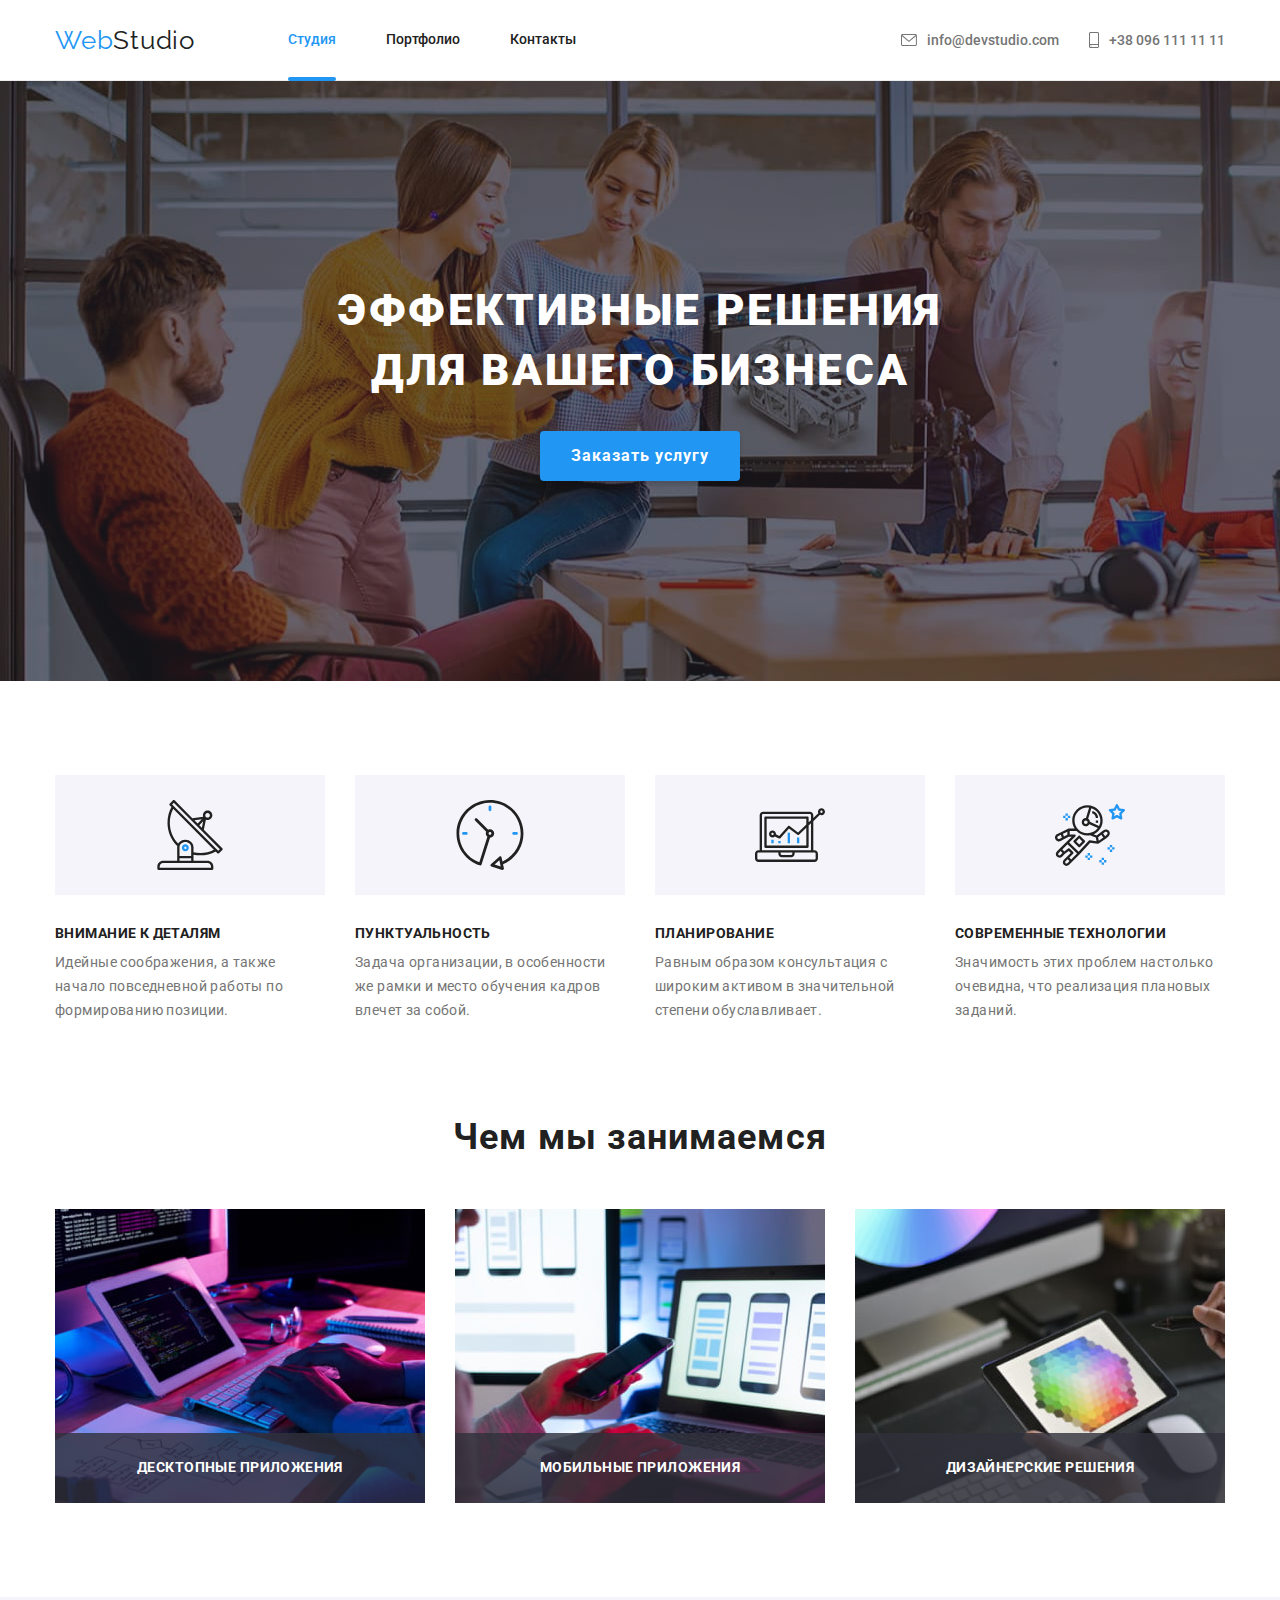
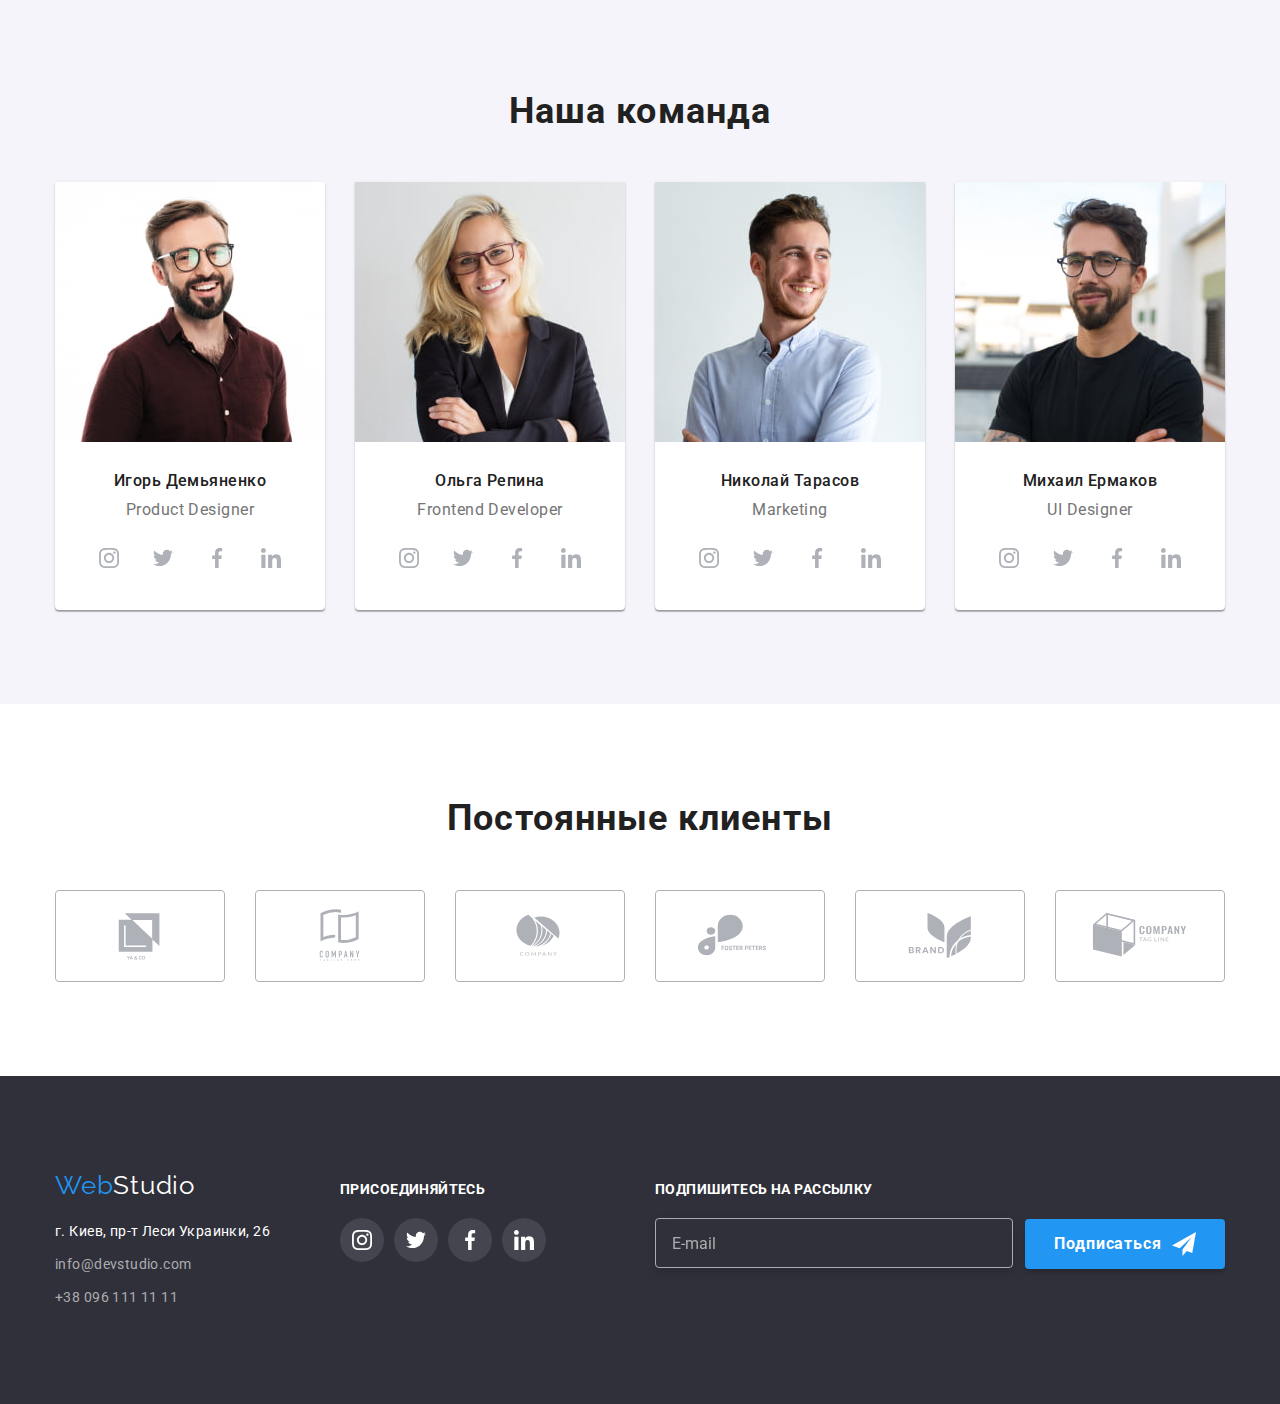
==== commit 3a373f3b: "доработка" ====
--- a/index.html
+++ b/index.html
@@ -353,61 +353,63 @@
             ><span class="footer__logo-accent">Web</span
             ><span class="footer__logo-white">Studio</span></a
           >
-          <address class="address">
+          <address class="footer_contacts">
             г. Киев, пр-т Леси Украинки, 26
-            <ul class="footer-list-contacts">
-              <li>
-                <a class="contacts-footer" href="mailto:info@devstudio.com">info@devstudio.com</a>
+            <ul class="footer_contacts-list">
+              <li class="footer_contacts-item">
+                <a class="footer_contacts-link" href="mailto:info@devstudio.com"
+                  >info@devstudio.com</a
+                >
               </li>
-              <li><a class="contacts-footer" href="tel:+380961111111">+38 096 111 11 11</a></li>
+              <li class="footer_contacts-item">
+                <a class="footer_contacts-link" href="tel:+380961111111">+38 096 111 11 11</a>
+              </li>
             </ul>
           </address>
         </div>
-        <div class="footer-social">
-          <p class="footer-social-text">присоединяйтесь</p>
-          <ul class="footer-social-list">
-            <li class="footer-social-item">
-              <a class="our-team__link-social-footer" href=""
-                ><svg class="our-team__image-social-footer">
+        <div class="footer_social">
+          <p class="footer_social-title">присоединяйтесь</p>
+          <ul class="footer_social-list">
+            <li class="footer_social-item">
+              <a class="footer_social-link" href=""
+                ><svg class="footer_social-img">
                   <use href="./images/icons.svg#instagram"></use></svg
               ></a>
             </li>
-            <li class="footer-social-item">
-              <a class="our-team__link-social-footer" href=""
-                ><svg class="our-team__image-social-footer">
+            <li class="footer_social-item">
+              <a class="footer_social-link" href=""
+                ><svg class="footer_social-img">
                   <use href="./images/icons.svg#twitter"></use></svg
               ></a>
             </li>
-            <li class="footer-social-item">
-              <a class="our-team__link-social-footer" href=""
-                ><svg class="our-team__image-social-footer">
+            <li class="footer_social-item">
+              <a class="footer_social-link" href=""
+                ><svg class="footer_social-img">
                   <use href="./images/icons.svg#facebook"></use></svg
               ></a>
             </li>
-            <li class="footer-social-item">
-              <a class="our-team__link-social-footer" href=""
-                ><svg class="our-team__image-social-footer">
+            <li class="footer_social-item">
+              <a class="footer_social-link" href=""
+                ><svg class="footer_social-img">
                   <use href="./images/icons.svg#linkedin"></use></svg
               ></a>
             </li>
           </ul>
         </div>
         <!-- Подписка на рассылку -->
-        <form class="subscription-newsletter">
-          <label class="subscription-newsletter-text" for="newsletter-input"
-            >Подпишитесь на рассылку</label
-          >
-          <div class="newsletter-table">
+        <form class="subscription">
+          <label class="subscription_title" for="newsletter-input">Подпишитесь на рассылку</label>
+          <div class="subscription_content">
             <input
-              class="subscription-newsletter-input"
+              class="subscription_input"
               type="text"
               name="E-mail"
               placeholder="E-mail"
               id="newsletter-input"
             />
-            <button type="submit" class="button-subscribe btn btn--hover">
+            <button type="submit" class="subscription_button btn btn--hover">
               Подписаться
-              <svg class="newsletter-button-icon" width="24px" height="24px">
+              <svg class="subscription_img" width="24px" height="24px">
                 <use href="./images/icons.svg#icon-send"></use>
               </svg>
             </button>
@@ -416,63 +418,68 @@
       </div>
     </footer>
     <!-- Модальное окно -->
-    <div class="backdrop is-hidden" data-modal>
+    <div class="backdrop backdrop--is-hiden" data-modal>
       <div class="modal">
-        <p class="modal-tittle">Оставьте свои данные, мы вам перезвоним</p>
-        <div class="modal-table">
-          <form class="form">
-            <div class="field-form">
-              <label class="label-title" for="name">Имя</label>
-              <div class="input-icon-box">
-                <input class="input" type="text" name="username" id="name" autofocus />
-                <svg class="input-icon" width="18px" height="18px">
+        <p class="modal_tittle">Оставьте свои данные, мы вам перезвоним</p>
+        <div class="modal_table">
+          <form class="modal_content">
+            <div class="modal_field">
+              <label class="modal_field-title" for="name">Имя</label>
+              <div class="modal_input-box">
+                <input class="modal_input" type="text" name="username" id="name" autofocus />
+                <svg class="modal_input-icon" width="18px" height="18px">
                   <use href="./images/icons.svg#person-black"></use>
                 </svg>
               </div>
             </div>
-            <div class="field-form">
-              <label class="label-title" for="telephone">Телефон</label>
-              <div class="input-icon-box">
-                <input class="input" type="text" name="telephone" id="telephone" />
-                <svg class="input-icon" width="18px" height="18px">
+            <div class="modal_field">
+              <label class="modal_field-title" for="telephone">Телефон</label>
+              <div class="modal_input-box">
+                <input class="modal_input" type="text" name="telephone" id="telephone" />
+                <svg class="modal_input-icon" width="18px" height="18px">
                   <use href="./images/icons.svg#phone-black"></use>
                 </svg>
               </div>
             </div>
-            <div class="field-form">
-              <label class="label-title" for="mail">Почта</label>
-              <div class="input-icon-box">
-                <input class="input" type="text" name="mail" id="mail" />
-                <svg class="input-icon" width="18px" height="18px">
+            <div class="modal_field">
+              <label class="modal_field-title" for="mail">Почта</label>
+              <div class="modal_input-box">
+                <input class="modal_input" type="text" name="mail" id="mail" />
+                <svg class="modal_input-icon" width="18px" height="18px">
                   <use href="./images/icons.svg#email-black"></use>
                 </svg>
               </div>
             </div>
-            <div class="field-form">
-              <label class="label-title" for="comment">Коментарий</label>
+            <div class="modal_field">
+              <label class="modal_field-title" for="comment">Коментарий</label>
               <textarea
-                class="text-comment input"
+                class="modal_comment"
                 placeholder="Введите текст"
                 name="comment"
                 id="comment"
               ></textarea>
             </div>
-            <div class="field-form checkbox-field">
-              <div class="checkbox-content">
-                <input class="checkbox-agree" type="checkbox" name="box-agree" id="box-agree" />
-                <svg class="checkbox-image" width="16px" height="15px">
+            <div class="modal_checkbox modal_field">
+              <div class="modal_checkbox-content">
+                <input
+                  class="modal_checkbox-input"
+                  type="checkbox"
+                  name="box-agree"
+                  id="box-agree"
+                />
+                <svg class="modal_checkbox-img" width="16px" height="15px">
                   <use href="./images/icons.svg#icon-check"></use>
                 </svg>
-                <label class="box-agree-text" for="box-agree"
+                <label class="modal_checkbox-text" for="box-agree"
                   >Соглашаюсь с рассылкой и принимаю
-                  <a href="" class="box-agree-link">Условия договора</a>
+                  <a href="" class="modal_checkbox-link">Условия договора</a>
                 </label>
               </div>
             </div>
-            <button type="submit" class="btn button-modal btn--hover">Отправить</button>
+            <button type="submit" class="btn modal_button btn--hover">Отправить</button>
           </form>
-          <button class="button-close" data-modal-close>
-            <svg class="button-image-close">
+          <button class="modal_button-close" data-modal-close>
+            <svg class="modal_button-close-img">
               <use href="./images/icons.svg#close-black"></use>
             </svg>
           </button>
--- a/css/main.min.css
+++ b/css/main.min.css
@@ -1,2 +1,2 @@
-:root{--white-color: #ffffff;--accent-color: #2196f3;--black-text-color: #212121;--grey-text-color: #757575;--h1-section-and-footer-color: #2f303a;--our-team-color: #f5f4fa;--footer-contacts-color: #acacb0;--nav-button-color: #f5f4fa;--button-hover-blue: #188ce8;--border-header-color: #ececec;--botder-list-text: #eeeeee;--social-color: #afb1b8;--modal-form-color: rgba(33, 33, 33, 0.2);--timing-function: cubic-bezier(0.4, 0, 0.2, 1)}body{font-family:Roboto, sans-serif;font-weight:400;color:var(--black-text-color);background-color:var(--white-color)}img{display:block}a{text-decoration:none}ul{list-style:none}header{border-bottom:1px solid var(--border-header-color)}.container{width:1200px;margin-left:auto;margin-right:auto;padding-left:15px;padding-right:15px}.section{padding-top:94px;padding-bottom:94px}button:hover{cursor:pointer}.btn{display:inline-block;background-color:var(--accent-color);font-family:inherit;font-weight:700;font-size:16px;line-height:1.88;width:200px;color:var(--white-color);letter-spacing:0.06em;padding:10px 0;border-radius:4px;border:none;-webkit-box-shadow:0px 4px 4px rgba(0,0,0,0.15);box-shadow:0px 4px 4px rgba(0,0,0,0.15);text-align:center;-webkit-transition-property:color, background-color;transition-property:color, background-color;-webkit-transition-duration:250ms;transition-duration:250ms;-webkit-transition-timing-function:cubic-bezier(0.4, 0, 0.2, 1);transition-timing-function:cubic-bezier(0.4, 0, 0.2, 1)}.btn:hover,.btn:focus{background-color:var(--button-hover-blue);color:var(--white-color)}.header{display:-webkit-box;display:-ms-flexbox;display:flex;-webkit-box-align:center;-ms-flex-align:center;align-items:center}.header-logo{margin-right:93px}.header-logo__link{font-size:26px;line-height:1.17;font-family:Raleway,sans-serif;text-decoration:none}.header-logo__black{color:var(--black-text-color)}.header-logo__accent{color:var(--accent-color)}.site-nav__list{display:-webkit-box;display:-ms-flexbox;display:flex;padding-left:0px;margin:0px}.site-nav__link{position:relative;display:block;padding-top:32px;padding-bottom:32px;font-size:14px;line-height:1.14;font-weight:500;color:var(--black-text-color);-webkit-transition-property:color;transition-property:color;-webkit-transition-duration:250ms;transition-duration:250ms;-webkit-transition-timing-function:cubic-bezier(0.4, 0, 0.2, 1);transition-timing-function:cubic-bezier(0.4, 0, 0.2, 1)}.site-nav__list .site-nav__item:not(:last-child){margin-right:50px}.site-nav__link:focus,.site-nav__link:hover{background-color:var(--white-color);color:var(--accent-color)}#studio{color:var(--accent-color)}#studio::after{content:'';position:absolute;bottom:-1px;display:block;width:100%;height:4px;background-color:var(--accent-color);opacity:1;border-radius:2px}#portfolio{color:var(--accent-color)}#portfolio::after{content:'';position:absolute;bottom:-1px;display:block;width:100%;height:4px;background-color:var(--accent-color);opacity:1;border-radius:2px}.contacts{display:-webkit-box;display:-ms-flexbox;display:flex;padding-left:0px;margin-left:auto;margin-top:0px;margin-bottom:0px}.contacts .contacts__item:not(:last-child){margin-right:30px}.contacts__link{display:-webkit-box;display:-ms-flexbox;display:flex;-webkit-box-align:center;-ms-flex-align:center;align-items:center;font-weight:500;font-size:14px;line-height:1.17;color:var(--grey-text-color);-webkit-transition-property:color;transition-property:color;-webkit-transition-duration:250ms;transition-duration:250ms;-webkit-transition-timing-function:cubic-bezier(0.4, 0, 0.2, 1);transition-timing-function:cubic-bezier(0.4, 0, 0.2, 1)}.contacts__link:focus,.contacts__link:hover{color:var(--accent-color);background-color:var(--white-color)}.contacts__link:hover .mail,.contacts__link:focus .mail,.contacts__link:hover .telephone,.contacts__link:focus .telephone{fill:var(--accent-color)}.telephone{margin-right:10px;width:10px;height:16px;fill:var(--grey-text-color);-webkit-transition-property:fill;transition-property:fill;-webkit-transition-duration:250ms;transition-duration:250ms;-webkit-transition-timing-function:cubic-bezier(0.4, 0, 0.2, 1);transition-timing-function:cubic-bezier(0.4, 0, 0.2, 1)}.mail{margin-right:10px;width:16px;height:12px;fill:var(--grey-text-color);-webkit-transition-property:fill;transition-property:fill;-webkit-transition-duration:250ms;transition-duration:250ms;-webkit-transition-timing-function:cubic-bezier(0.4, 0, 0.2, 1);transition-timing-function:cubic-bezier(0.4, 0, 0.2, 1)}.button-section{display:-webkit-box;display:-ms-flexbox;display:flex;-webkit-box-pack:center;-ms-flex-pack:center;justify-content:center;margin-top:0px;margin-bottom:50px;padding-left:0px}.button-section .button-list:not(:last-child){margin-right:8px}.button-filter-text{font-weight:500;font-size:16px;line-height:1.62;color:#212121;-webkit-transition-property:color;transition-property:color;-webkit-transition-duration:250ms;transition-duration:250ms;-webkit-transition-timing-function:cubic-bezier(0.4, 0, 0.2, 1);transition-timing-function:cubic-bezier(0.4, 0, 0.2, 1)}.button-filter-text:hover,.button-filter-text:focus{color:var(--white-color)}.button-filter{background-color:var(--nav-button-color);font-weight:500;font-size:16px;line-height:1.62;color:#212121;padding:6px 22px;border-radius:4px;border:1px solid var(--nav-button-color);-webkit-transition-property:background-color, color, -webkit-box-shadow;transition-property:background-color, color, -webkit-box-shadow;transition-property:background-color, color, box-shadow;transition-property:background-color, color, box-shadow, -webkit-box-shadow;-webkit-transition-duration:250ms;transition-duration:250ms;-webkit-transition-timing-function:cubic-bezier(0.4, 0, 0.2, 1);transition-timing-function:cubic-bezier(0.4, 0, 0.2, 1)}.button-filter:hover,.button-filter:focus{background-color:var(--accent-color);color:var(--white-color);border:none;-webkit-box-shadow:0px 3px 1px rgba(0,0,0,0.1),0px 1px 2px rgba(0,0,0,0.08),0px 2px 2px rgba(0,0,0,0.12);box-shadow:0px 3px 1px rgba(0,0,0,0.1),0px 1px 2px rgba(0,0,0,0.08),0px 2px 2px rgba(0,0,0,0.12)}.hero{background-image:-webkit-gradient(linear, left top, right top, from(rgba(47,48,58,0.4)), to(rgba(47,48,58,0.4))),url(../../images/hero.svg);background-image:linear-gradient(to right, rgba(47,48,58,0.4), rgba(47,48,58,0.4)),url(../../images/hero.svg);max-width:1600px;padding-top:200px;padding-bottom:200px;border:none;margin-right:auto;margin-left:auto;text-align:center}.hero__title{max-width:696px;font-weight:900;font-size:44px;line-height:1.36;color:var(--white-color);letter-spacing:0.06em;margin-left:auto;margin-right:auto;margin-top:0px;margin-bottom:0px;margin-bottom:30px;text-transform:uppercase}.backdrop{position:fixed;top:0;left:0;width:100%;height:100%;background-color:rgba(0,0,0,0.2);-webkit-transition:opacity 250ms var(--timing-function);transition:opacity 250ms var(--timing-function)}.backdrop.is-hidden{opacity:0;pointer-events:none}.modal{position:absolute;top:50%;left:50%;-webkit-transform:translate(-50%, -50%);transform:translate(-50%, -50%);max-width:528px;padding:40px;background-color:var(--white-color);-webkit-transition:-webkit-transform 250ms var(--timing-function);transition:-webkit-transform 250ms var(--timing-function);transition:transform 250ms var(--timing-function);transition:transform 250ms var(--timing-function), -webkit-transform 250ms var(--timing-function)}.modal-table{max-width:100%;margin-top:12px}.form{margin:0;display:-webkit-box;display:-ms-flexbox;display:flex;-webkit-box-orient:vertical;-webkit-box-direction:normal;-ms-flex-direction:column;flex-direction:column;width:448px}.modal-tittle{text-align:center;font-style:normal;font-weight:700;font-size:20px;line-height:1.15;margin:0;letter-spacing:0.03em}.field-form{display:-webkit-box;display:-ms-flexbox;display:flex;-webkit-box-orient:vertical;-webkit-box-direction:normal;-ms-flex-direction:column;flex-direction:column;width:100%}.field-form+.field-form{margin-top:10px}.label-title{margin-bottom:4px;font-size:12px;line-height:1.16;letter-spacing:0.01em;color:var(--grey-text-color)}.input-icon-box{position:relative;width:448px}.input{display:block;padding-left:42px;color:inherit;height:40px;width:100%;border:1px solid var(--modal-form-color);-webkit-transition:border 250ms var(--timing-function);transition:border 250ms var(--timing-function);border-radius:4px}.input:focus{outline:none;border:1px solid var(--accent-color);cursor:pointer}.input-icon{position:absolute;top:11px;left:12px;-webkit-transition:fill 250ms var(--timing-function);transition:fill 250ms var(--timing-function)}.label-title:focus,.label-title:hover{cursor:pointer}.input:focus+.input-icon{fill:var(--accent-color)}.text-comment{color:#000;padding:12px 16px;resize:none;height:120px;border:1px solid var(--modal-form-color);border-radius:4px}.text-comment:focus{outline:none;border:1px solid var(--accent-color)}.text-comment::-webkit-input-placeholder{color:rgba(117,117,117,0.5)}.text-comment:-ms-input-placeholder{color:rgba(117,117,117,0.5)}.text-comment::-ms-input-placeholder{color:rgba(117,117,117,0.5)}.text-comment::placeholder{color:rgba(117,117,117,0.5)}.field-form.checkbox-field{position:relative;margin-top:20px;margin-bottom:30px}.checkbox-content{display:-webkit-box;display:-ms-flexbox;display:flex;-webkit-box-pack:center;-ms-flex-pack:center;justify-content:center;-webkit-box-align:center;-ms-flex-align:center;align-items:center}.checkbox-agree{z-index:1;position:absolute;left:14px;width:12px;height:12px;margin:-1px;opacity:0;padding:0;overflow:hidden;cursor:pointer}.checkbox-agree:checked+.checkbox-image{background-color:var(--accent-color);border-color:var(--accent-color)}.checkbox-agree:focus+.checkbox-image{border-color:var(--accent-color)}.checkbox-image{margin-right:8.38px;border:2px solid var(--black-text-color);border-radius:2px;-webkit-transition:border,background-color 250ms var(--timing-function);transition:border,background-color 250ms var(--timing-function)}.checkbox-image:hover{cursor:pointer}.box-agree-text{display:block;font-size:14px;line-height:1.71;letter-spacing:0.03em;color:var(--grey-text-color)}.box-agree-link{color:var(--accent-color);text-decoration:underline}.button-modal{margin:0 auto}.button-close{position:absolute;top:0;right:0;width:30px;height:30px;margin-top:8px;margin-right:8px;border-radius:50%;background-color:var(--white-color);border:1px solid rgba(0,0,0,0.1)}.button-image-close{width:100%;height:100%;-webkit-transition:fill 250ms var(--timing-function);transition:fill 250ms var(--timing-function)}.button-close:hover .button-image-close,.button-close:focus .button-image-close{fill:var(--accent-color);cursor:pointer}.our-advantages__content{display:-webkit-box;display:-ms-flexbox;display:flex;-webkit-box-pack:center;-ms-flex-pack:center;justify-content:center;-webkit-box-align:center;-ms-flex-align:center;align-items:center;width:270px;height:120px;background-color:#f5f4fa;margin-bottom:30px}.our-advantages__image{width:70px;height:70px}.our-advantages__list{display:-webkit-box;display:-ms-flexbox;display:flex;padding:0px;-webkit-box-pack:center;-ms-flex-pack:center;justify-content:center;margin:0px}.our-advantages__list .our-advantages__item:not(:last-child){margin-right:30px}.our-advantages__text{width:270px;font-size:14px;line-height:1.71;letter-spacing:0.03em;color:var(--grey-text-color);margin:0px}.our-advantages__title{font-weight:700;font-size:14px;line-height:1.17;letter-spacing:0.03em;text-transform:uppercase;color:var(--black-text-color);margin:0px;margin-bottom:10px}.section--what-we-do{padding-top:0px}.what-we-do__title{font-weight:700;font-size:36px;line-height:1.16;text-align:center;letter-spacing:0.03em;color:var(--black-text-color);margin:0px}.what-we-do__list{display:-webkit-box;display:-ms-flexbox;display:flex;-webkit-box-pack:center;-ms-flex-pack:center;justify-content:center;margin-top:50px;margin-bottom:0px;padding:0px}.what-we-do__list .what-we-do__item:not(:last-child){margin-right:30px}.what-we-do__item{position:relative}.what-we-do__text{display:inline-block;color:var(--white-color);background-image:-webkit-gradient(linear, left top, right top, from(rgba(47,48,58,0.8)), to(rgba(47,48,58,0.8)));background-image:linear-gradient(to right, rgba(47,48,58,0.8), rgba(47,48,58,0.8));margin:0px;width:100%;text-align:center;padding-top:27px;padding-bottom:27px;position:absolute;bottom:0;font-family:Roboto,sans-serif;font-style:normal;font-weight:700;font-size:14px;line-height:1.14;letter-spacing:0.03em;text-transform:uppercase}.section--our-team{background-color:var(--our-team-color)}.our-team__list{display:-webkit-box;display:-ms-flexbox;display:flex;margin-top:50px;margin-bottom:0px;-webkit-box-pack:center;-ms-flex-pack:center;justify-content:center;padding-left:0px}.our-team__list .our-team__item:not(:last-child){margin-right:30px}.our-team__title{font-weight:700;font-size:36px;line-height:1.16;text-align:center;letter-spacing:0.03em;color:var(--black-text-color);margin:0px}.our-team__item{background-color:var(--white-color);-webkit-box-shadow:0px 1px 3px rgba(0,0,0,0.12),0px 1px 1px rgba(0,0,0,0.14),0px 2px 1px rgba(0,0,0,0.2);box-shadow:0px 1px 3px rgba(0,0,0,0.12),0px 1px 1px rgba(0,0,0,0.14),0px 2px 1px rgba(0,0,0,0.2);border-radius:0px 0px 4px 4px}.our-team__about{padding-top:30px;padding-bottom:30px}.our-team__name{font-weight:500;font-size:16px;line-height:1.18;text-align:center;letter-spacing:0.03em;color:var(--black-text-color);margin:0px;margin-bottom:10px}.our-team__work{font-size:16px;line-height:1.18;text-align:center;letter-spacing:0.03em;color:var(--grey-text-color);margin:0px}.our-team__list-social{display:-webkit-box;display:-ms-flexbox;display:flex;-webkit-box-pack:center;-ms-flex-pack:center;justify-content:center;padding:0px;margin-top:16px;margin-left:auto;margin-right:auto}.our-team__list-social li+li{margin-left:10px}.our-team__link-social{display:-webkit-box;display:-ms-flexbox;display:flex;-webkit-box-pack:center;-ms-flex-pack:center;justify-content:center;-webkit-box-align:center;-ms-flex-align:center;align-items:center;height:44px;width:44px;border-radius:50%;fill:var(--social-color);-webkit-transition-property:background-color;transition-property:background-color;-webkit-transition-duration:250ms;transition-duration:250ms;-webkit-transition-timing-function:cubic-bezier(0.4, 0, 0.2, 1);transition-timing-function:cubic-bezier(0.4, 0, 0.2, 1)}.our-team__link-social:focus,.our-team__link-social:hover{background-color:var(--accent-color)}.our-team__link-social:hover .our-team__image-social,.our-team__link-social:focus .our-team__image-social{fill:var(--white-color)}.our-team__image-social{height:20px;width:20px;-webkit-transition-property:fill;transition-property:fill;-webkit-transition-duration:250ms;transition-duration:250ms;-webkit-transition-timing-function:cubic-bezier(0.4, 0, 0.2, 1);transition-timing-function:cubic-bezier(0.4, 0, 0.2, 1)}.regular-customers__title{font-weight:700;font-size:36px;line-height:1.16;text-align:center;letter-spacing:0.03em;color:var(--black-text-color);margin:0px}.regular-customers__list{display:-webkit-box;display:-ms-flexbox;display:flex;padding:0px;margin-top:50px;margin-bottom:0px}.regular-customers__list .regular-customers__item:not(:last-child){margin-right:30px}.regular-customers__link{display:-webkit-box;display:-ms-flexbox;display:flex;-webkit-box-align:center;-ms-flex-align:center;align-items:center;-webkit-box-pack:center;-ms-flex-pack:center;justify-content:center;background-color:var(--white-color);border:1px solid var(--social-color);border-radius:4px;width:170px;height:92px;padding:0px;-webkit-transition-property:border;transition-property:border;-webkit-transition-duration:250ms;transition-duration:250ms;-webkit-transition-timing-function:cubic-bezier(0.4, 0, 0.2, 1);transition-timing-function:cubic-bezier(0.4, 0, 0.2, 1)}.regular-customers__link:focus,.regular-customers__link:hover{border:1px solid var(--accent-color)}.regular-customers__image{width:106px;height:60px;fill:var(--social-color);-webkit-transition-property:fill;transition-property:fill;-webkit-transition-duration:250ms;transition-duration:250ms;-webkit-transition-timing-function:cubic-bezier(0.4, 0, 0.2, 1);transition-timing-function:cubic-bezier(0.4, 0, 0.2, 1)}.regular-customers__link:hover .regular-customers__image,.regular-customers__link:focus .regular-customers__image{fill:var(--accent-color)}.portfolio__list{margin-top:0px;display:-webkit-box;display:-ms-flexbox;display:flex;-webkit-box-pack:center;-ms-flex-pack:center;justify-content:center;-ms-flex-wrap:wrap;flex-wrap:wrap;padding-left:0px;margin-bottom:0px}.portfolio__list .portfolio__item:not(:nth-child(3n)){margin-right:30px}.portfolio__list .portfolio__item:nth-child(n+7){margin-bottom:0px}.portfolio__item{margin-bottom:30px}.portfolio__link{display:block;-webkit-transition-property:-webkit-box-shadow;transition-property:-webkit-box-shadow;transition-property:box-shadow;transition-property:box-shadow, -webkit-box-shadow;-webkit-transition-duration:250ms;transition-duration:250ms;-webkit-transition-timing-function:cubic-bezier(0.4, 0, 0.2, 1);transition-timing-function:cubic-bezier(0.4, 0, 0.2, 1)}.portfolio__link:focus,.portfolio__link:hover{-webkit-box-shadow:0px 1px 1px rgba(0,0,0,0.12),0px 4px 4px rgba(0,0,0,0.06),1px 4px 6px rgba(0,0,0,0.16);box-shadow:0px 1px 1px rgba(0,0,0,0.12),0px 4px 4px rgba(0,0,0,0.06),1px 4px 6px rgba(0,0,0,0.16);-webkit-transform:translatex(0);transform:translatex(0)}.portfolio__link:hover .portfolio-img-text,.portfolio__link:focus .portfolio-img-text{-webkit-transform:translatey(0);transform:translatey(0)}.portfolio-img-hover{position:relative;overflow:hidden}.portfolio-img-text{position:absolute;top:0;left:0;width:100%;height:100%;color:var(--white-color);background-color:rgba(33,150,243,0.9);-webkit-transition-property:-webkit-transform;transition-property:-webkit-transform;transition-property:transform;transition-property:transform, -webkit-transform;-webkit-transition-duration:250ms;transition-duration:250ms;-webkit-transition-timing-function:cubic-bezier(0.4, 0, 0.2, 1);transition-timing-function:cubic-bezier(0.4, 0, 0.2, 1);-webkit-transform:translatey(100%);transform:translatey(100%);display:-webkit-box;display:-ms-flexbox;display:flex;max-width:370px;padding:63px 24px;margin:0;position:absolute;bottom:0;font-style:normal;font-size:18px;line-height:1.55;letter-spacing:0.03em}.portfolio__item-text{padding-left:24px;padding-right:24px;padding-top:20px;padding-bottom:20px;border-right:1px solid var(--botder-list-text);border-left:1px solid var(--botder-list-text);border-bottom:1px solid var(--botder-list-text)}.portfolio-h3{font-weight:700;font-size:18px;line-height:2;color:var(--black-text-color);margin-bottom:4px;margin-top:0px}.portfolio-text{font-size:16px;line-height:1.87;color:var(--grey-text-color);margin-top:0px;margin-bottom:0px}.footer__content{display:-webkit-box;display:-ms-flexbox;display:flex;-webkit-box-align:baseline;-ms-flex-align:baseline;align-items:baseline}.footer{background-color:var(--h1-section-and-footer-color)}.logo{font-size:26px;line-height:1.17;font-family:Raleway,sans-serif;text-decoration:none;letter-spacing:0.03em}.footer__logo-accent{color:var(--accent-color);-webkit-transition-property:color, background-color;transition-property:color, background-color;-webkit-transition-duration:250ms;transition-duration:250ms;-webkit-transition-timing-function:cubic-bezier(0.4, 0, 0.2, 1);transition-timing-function:cubic-bezier(0.4, 0, 0.2, 1)}.footer__logo-accent:hover{color:var(--accent-color);background-color:var(--h1-section-and-footer-color)}.footer__logo-accent:focus{color:var(--accent-color);background-color:var(--h1-section-and-footer-color)}.footer__logo{display:block;margin-bottom:20px;-webkit-transition-property:color, background-color;transition-property:color, background-color;-webkit-transition-duration:250ms;transition-duration:250ms;-webkit-transition-timing-function:cubic-bezier(0.4, 0, 0.2, 1);transition-timing-function:cubic-bezier(0.4, 0, 0.2, 1)}.footer__logo:hover{color:var(--white-color);background-color:var(--h1-section-and-footer-color)}.footer__logo:focus{color:var(--white-color);background-color:var(--h1-section-and-footer-color)}.footer__logo-white{color:var(--white-color)}.footer__logo-link{color:inherit}.footer-list-contacts{padding-left:0px;margin-bottom:0px;margin-top:0px}.address{color:var(--white-color);font-size:14px;line-height:1.71;font-style:normal;letter-spacing:0.03em}.contacts-footer{font-size:14px;line-height:1.71;color:var(--footer-contacts-color);font-style:normal;letter-spacing:0.03em;-webkit-transition-property:color;transition-property:color;-webkit-transition-duration:250ms;transition-duration:250ms;-webkit-transition-timing-function:cubic-bezier(0.4, 0, 0.2, 1);transition-timing-function:cubic-bezier(0.4, 0, 0.2, 1)}.contacts-footer:hover,.contacts-footer:focus{color:var(--accent-color);background-color:var(--h1-section-and-footer-color)}.footer-list-contacts{margin-top:9px}.footer-list-contacts li:nth-child(2n){margin-top:9px}.footer-social{margin-left:70px}.footer-social-list,.footer-social-item,.our-team__link-social-footer{display:-webkit-box;display:-ms-flexbox;display:flex;-webkit-box-pack:center;-ms-flex-pack:center;justify-content:center;-webkit-box-align:center;-ms-flex-align:center;align-items:center;padding:0px;margin:0px;-webkit-transition-property:background-color;transition-property:background-color;-webkit-transition-duration:250ms;transition-duration:250ms;-webkit-transition-timing-function:cubic-bezier(0.4, 0, 0.2, 1);transition-timing-function:cubic-bezier(0.4, 0, 0.2, 1)}.footer-social-list{margin-top:20px}.footer-social-list li+li{margin-left:10px}.our-team__link-social-footer:focus,.our-team__link-social-footer:hover{background-color:var(--accent-color)}.footer-social-text{margin:0px;color:var(--white-color);font-family:Roboto,sans-serif;font-weight:700;font-size:14px;line-height:1.14;letter-spacing:0.03em;text-transform:uppercase}.our-team__link-social-footer{margin:0px;width:44px;height:44px;border-radius:50%;background-color:#44454e}.our-team__image-social-footer{width:20px;height:20px;fill:#ffffff}.subscription-newsletter{margin-left:auto}.subscription-newsletter-text{font-style:normal;font-weight:700;font-size:14px;line-height:1.14;letter-spacing:0.03em;text-transform:uppercase;color:var(--white-color);margin:0}.newsletter-table{display:-webkit-box;display:-ms-flexbox;display:flex;-webkit-box-align:baseline;-ms-flex-align:baseline;align-items:baseline}.subscription-newsletter-input{color:var(--white-color);background-color:var(--h1-section-and-footer-color);width:358px;height:50px;margin-top:20px;padding:0;border-radius:4px;border:1px solid var(--footer-contacts-color);color:var(--footer-contacts-color);-webkit-box-sizing:border-box;box-sizing:border-box;-webkit-filter:drop-shadow(0px 4px 4px rgba(0,0,0,0.15));filter:drop-shadow(0px 4px 4px rgba(0,0,0,0.15))}input[type='text']::-webkit-input-placeholder{color:var(--footer-contacts-color)}input[type='text']:-ms-input-placeholder{color:var(--footer-contacts-color)}input[type='text']::-ms-input-placeholder{color:var(--footer-contacts-color)}input[type='text']::placeholder{color:var(--footer-contacts-color)}[placeholder='E-mail']{padding-left:16px}.button-subscribe{display:-webkit-inline-box;display:-ms-inline-flexbox;display:inline-flex;-webkit-box-align:center;-ms-flex-align:center;align-items:center;-webkit-box-pack:center;-ms-flex-pack:center;justify-content:center;height:50px;margin-left:12px}.newsletter-button-icon{margin-left:10px;fill:var(--white-color)}
+:root{--white-color: #ffffff;--accent-color: #2196f3;--black-text-color: #212121;--grey-text-color: #757575;--h1-section-and-footer-color: #2f303a;--our-team-color: #f5f4fa;--footer-contacts-color: #acacb0;--nav-button-color: #f5f4fa;--button-hover-blue: #188ce8;--border-header-color: #ececec;--botder-list-text: #eeeeee;--social-color: #afb1b8;--modal-form-color: rgba(33, 33, 33, 0.2);--timing-function: cubic-bezier(0.4, 0, 0.2, 1)}body{font-family:Roboto, sans-serif;font-weight:400;color:var(--black-text-color);background-color:var(--white-color)}img{display:block}a{text-decoration:none}ul{list-style:none}header{border-bottom:1px solid var(--border-header-color)}.container{width:1200px;margin-left:auto;margin-right:auto;padding-left:15px;padding-right:15px}.section{padding-top:94px;padding-bottom:94px}button:hover{cursor:pointer}.btn{display:inline-block;padding:10px 0;background-color:var(--accent-color);font-family:inherit;font-weight:700;font-size:16px;line-height:1.88;width:200px;color:var(--white-color);letter-spacing:0.06em;border-radius:4px;border:none;-webkit-box-shadow:0px 4px 4px rgba(0,0,0,0.15);box-shadow:0px 4px 4px rgba(0,0,0,0.15);text-align:center;-webkit-transition-property:color, background-color;transition-property:color, background-color;-webkit-transition-duration:250ms;transition-duration:250ms;-webkit-transition-timing-function:cubic-bezier(0.4, 0, 0.2, 1);transition-timing-function:cubic-bezier(0.4, 0, 0.2, 1)}.btn:hover,.btn:focus{background-color:var(--button-hover-blue);color:var(--white-color)}.header{display:-webkit-box;display:-ms-flexbox;display:flex;-webkit-box-align:center;-ms-flex-align:center;align-items:center}.header-logo{margin-right:93px}.header-logo__link{font-size:26px;line-height:1.17;font-family:Raleway,sans-serif;text-decoration:none}.header-logo__black{color:var(--black-text-color)}.header-logo__accent{color:var(--accent-color)}.site-nav__list{display:-webkit-box;display:-ms-flexbox;display:flex;padding-left:0px;margin:0px}.site-nav__link{position:relative;display:block;padding-top:32px;padding-bottom:32px;font-size:14px;line-height:1.14;font-weight:500;color:var(--black-text-color);-webkit-transition-property:color;transition-property:color;-webkit-transition-duration:250ms;transition-duration:250ms;-webkit-transition-timing-function:cubic-bezier(0.4, 0, 0.2, 1);transition-timing-function:cubic-bezier(0.4, 0, 0.2, 1)}.site-nav__list .site-nav__item:not(:last-child){margin-right:50px}.site-nav__link:focus,.site-nav__link:hover{background-color:var(--white-color);color:var(--accent-color)}#studio{color:var(--accent-color)}#studio::after{content:'';position:absolute;bottom:-1px;display:block;width:100%;height:4px;background-color:var(--accent-color);opacity:1;border-radius:2px}#portfolio{color:var(--accent-color)}#portfolio::after{content:'';position:absolute;bottom:-1px;display:block;width:100%;height:4px;background-color:var(--accent-color);opacity:1;border-radius:2px}.contacts{display:-webkit-box;display:-ms-flexbox;display:flex;padding-left:0px;margin-left:auto;margin-top:0px;margin-bottom:0px}.contacts .contacts__item:not(:last-child){margin-right:30px}.contacts__link{display:-webkit-box;display:-ms-flexbox;display:flex;-webkit-box-align:center;-ms-flex-align:center;align-items:center;font-weight:500;font-size:14px;line-height:1.17;color:var(--grey-text-color);-webkit-transition-property:color;transition-property:color;-webkit-transition-duration:250ms;transition-duration:250ms;-webkit-transition-timing-function:cubic-bezier(0.4, 0, 0.2, 1);transition-timing-function:cubic-bezier(0.4, 0, 0.2, 1)}.contacts__link:focus,.contacts__link:hover{color:var(--accent-color);background-color:var(--white-color)}.contacts__link:hover .mail,.contacts__link:focus .mail,.contacts__link:hover .telephone,.contacts__link:focus .telephone{fill:var(--accent-color)}.telephone{width:10px;height:16px;margin-right:10px;fill:var(--grey-text-color);-webkit-transition-property:fill;transition-property:fill;-webkit-transition-duration:250ms;transition-duration:250ms;-webkit-transition-timing-function:cubic-bezier(0.4, 0, 0.2, 1);transition-timing-function:cubic-bezier(0.4, 0, 0.2, 1)}.mail{width:16px;height:12px;margin-right:10px;fill:var(--grey-text-color);-webkit-transition-property:fill;transition-property:fill;-webkit-transition-duration:250ms;transition-duration:250ms;-webkit-transition-timing-function:cubic-bezier(0.4, 0, 0.2, 1);transition-timing-function:cubic-bezier(0.4, 0, 0.2, 1)}.projects_menu-list{display:-webkit-box;display:-ms-flexbox;display:flex;-webkit-box-pack:center;-ms-flex-pack:center;justify-content:center;margin-top:0px;margin-bottom:50px;padding-left:0px}.projects_menu-list .projects_menu-item:not(:last-child){margin-right:8px}.projects_menu-btn{line-height:1.62;padding:6px 22px;font-weight:500;font-size:16px;color:#212121;background-color:var(--nav-button-color);border-radius:4px;border:1px solid var(--nav-button-color);-webkit-transition-property:background-color, color, -webkit-box-shadow;transition-property:background-color, color, -webkit-box-shadow;transition-property:background-color, color, box-shadow;transition-property:background-color, color, box-shadow, -webkit-box-shadow;-webkit-transition-duration:250ms;transition-duration:250ms;-webkit-transition-timing-function:cubic-bezier(0.4, 0, 0.2, 1);transition-timing-function:cubic-bezier(0.4, 0, 0.2, 1)}.projects_menu-btn:hover,.projects_menu-btn:focus{background-color:var(--accent-color);color:var(--white-color);border:none;-webkit-box-shadow:0px 3px 1px rgba(0,0,0,0.1),0px 1px 2px rgba(0,0,0,0.08),0px 2px 2px rgba(0,0,0,0.12);box-shadow:0px 3px 1px rgba(0,0,0,0.1),0px 1px 2px rgba(0,0,0,0.08),0px 2px 2px rgba(0,0,0,0.12)}.hero{background-image:-webkit-gradient(linear, left top, right top, from(rgba(47,48,58,0.4)), to(rgba(47,48,58,0.4))),url(../images/hero.jpeg);background-image:linear-gradient(to right, rgba(47,48,58,0.4), rgba(47,48,58,0.4)),url(../images/hero.jpeg);max-width:1600px;padding-top:200px;padding-bottom:200px;border:none;margin-right:auto;margin-left:auto;text-align:center}.hero__title{max-width:696px;margin-left:auto;margin-right:auto;margin-top:0px;margin-bottom:0px;margin-bottom:30px;font-weight:900;font-size:44px;line-height:1.36;color:var(--white-color);letter-spacing:0.06em;text-transform:uppercase}.our-advantages__content{display:-webkit-box;display:-ms-flexbox;display:flex;-webkit-box-pack:center;-ms-flex-pack:center;justify-content:center;-webkit-box-align:center;-ms-flex-align:center;align-items:center;width:270px;height:120px;background-color:#f5f4fa;margin-bottom:30px}.our-advantages__image{width:70px;height:70px}.our-advantages__list{display:-webkit-box;display:-ms-flexbox;display:flex;padding:0px;-webkit-box-pack:center;-ms-flex-pack:center;justify-content:center;margin:0px}.our-advantages__list .our-advantages__item:not(:last-child){margin-right:30px}.our-advantages__text{width:270px;margin:0px;font-size:14px;line-height:1.71;letter-spacing:0.03em;color:var(--grey-text-color)}.our-advantages__title{font-weight:700;font-size:14px;line-height:1.17;letter-spacing:0.03em;text-transform:uppercase;color:var(--black-text-color);margin:0px;margin-bottom:10px}.section--what-we-do{padding-top:0px}.what-we-do__title{margin:0px;font-weight:700;font-size:36px;line-height:1.16;text-align:center;letter-spacing:0.03em;color:var(--black-text-color)}.what-we-do__list{display:-webkit-box;display:-ms-flexbox;display:flex;-webkit-box-pack:center;-ms-flex-pack:center;justify-content:center;margin-top:50px;margin-bottom:0px;padding:0px}.what-we-do__list .what-we-do__item:not(:last-child){margin-right:30px}.what-we-do__item{position:relative}.what-we-do__text{display:inline-block;color:var(--white-color);background-image:-webkit-gradient(linear, left top, right top, from(rgba(47,48,58,0.8)), to(rgba(47,48,58,0.8)));background-image:linear-gradient(to right, rgba(47,48,58,0.8), rgba(47,48,58,0.8));margin:0px;width:100%;text-align:center;padding-top:27px;padding-bottom:27px;position:absolute;bottom:0;font-family:Roboto,sans-serif;font-style:normal;font-weight:700;font-size:14px;line-height:1.14;letter-spacing:0.03em;text-transform:uppercase}.section--our-team{background-color:var(--our-team-color)}.our-team__list{display:-webkit-box;display:-ms-flexbox;display:flex;margin-top:50px;margin-bottom:0px;-webkit-box-pack:center;-ms-flex-pack:center;justify-content:center;padding-left:0px}.our-team__list .our-team__item:not(:last-child){margin-right:30px}.our-team__title{margin:0px;font-weight:700;font-size:36px;line-height:1.16;text-align:center;letter-spacing:0.03em;color:var(--black-text-color)}.our-team__item{background-color:var(--white-color);-webkit-box-shadow:0px 1px 3px rgba(0,0,0,0.12),0px 1px 1px rgba(0,0,0,0.14),0px 2px 1px rgba(0,0,0,0.2);box-shadow:0px 1px 3px rgba(0,0,0,0.12),0px 1px 1px rgba(0,0,0,0.14),0px 2px 1px rgba(0,0,0,0.2);border-radius:0px 0px 4px 4px}.our-team__about{padding-top:30px;padding-bottom:30px}.our-team__name{font-weight:500;font-size:16px;line-height:1.18;text-align:center;letter-spacing:0.03em;color:var(--black-text-color);margin:0px;margin-bottom:10px}.our-team__work{font-size:16px;line-height:1.18;text-align:center;letter-spacing:0.03em;color:var(--grey-text-color);margin:0px}.our-team__list-social{display:-webkit-box;display:-ms-flexbox;display:flex;-webkit-box-pack:center;-ms-flex-pack:center;justify-content:center;padding:0px;margin-top:16px;margin-left:auto;margin-right:auto}.our-team__list-social li+li{margin-left:10px}.our-team__link-social{display:-webkit-box;display:-ms-flexbox;display:flex;-webkit-box-pack:center;-ms-flex-pack:center;justify-content:center;-webkit-box-align:center;-ms-flex-align:center;align-items:center;height:44px;width:44px;border-radius:50%;fill:var(--social-color);-webkit-transition-property:background-color;transition-property:background-color;-webkit-transition-duration:250ms;transition-duration:250ms;-webkit-transition-timing-function:cubic-bezier(0.4, 0, 0.2, 1);transition-timing-function:cubic-bezier(0.4, 0, 0.2, 1)}.our-team__link-social:focus,.our-team__link-social:hover{background-color:var(--accent-color)}.our-team__link-social:hover .our-team__image-social,.our-team__link-social:focus .our-team__image-social{fill:var(--white-color)}.our-team__image-social{height:20px;width:20px;-webkit-transition-property:fill;transition-property:fill;-webkit-transition-duration:250ms;transition-duration:250ms;-webkit-transition-timing-function:cubic-bezier(0.4, 0, 0.2, 1);transition-timing-function:cubic-bezier(0.4, 0, 0.2, 1)}.regular-customers__title{font-weight:700;font-size:36px;line-height:1.16;text-align:center;letter-spacing:0.03em;color:var(--black-text-color);margin:0px}.regular-customers__list{display:-webkit-box;display:-ms-flexbox;display:flex;padding:0px;margin-top:50px;margin-bottom:0px}.regular-customers__list .regular-customers__item:not(:last-child){margin-right:30px}.regular-customers__link{display:-webkit-box;display:-ms-flexbox;display:flex;-webkit-box-align:center;-ms-flex-align:center;align-items:center;-webkit-box-pack:center;-ms-flex-pack:center;justify-content:center;width:170px;height:92px;padding:0px;background-color:var(--white-color);border:1px solid var(--social-color);border-radius:4px;-webkit-transition-property:border;transition-property:border;-webkit-transition-duration:250ms;transition-duration:250ms;-webkit-transition-timing-function:cubic-bezier(0.4, 0, 0.2, 1);transition-timing-function:cubic-bezier(0.4, 0, 0.2, 1)}.regular-customers__link:focus,.regular-customers__link:hover{border:1px solid var(--accent-color)}.regular-customers__image{width:106px;height:60px;fill:var(--social-color);-webkit-transition-property:fill;transition-property:fill;-webkit-transition-duration:250ms;transition-duration:250ms;-webkit-transition-timing-function:cubic-bezier(0.4, 0, 0.2, 1);transition-timing-function:cubic-bezier(0.4, 0, 0.2, 1)}.regular-customers__link:hover .regular-customers__image,.regular-customers__link:focus .regular-customers__image{fill:var(--accent-color)}.portfolio__list{margin-top:0px;display:-webkit-box;display:-ms-flexbox;display:flex;-webkit-box-pack:center;-ms-flex-pack:center;justify-content:center;-ms-flex-wrap:wrap;flex-wrap:wrap;padding-left:0px;margin-bottom:0px}.portfolio__list .portfolio__item:not(:nth-child(3n)){margin-right:30px}.portfolio__list .portfolio__item:nth-child(n+7){margin-bottom:0px}.portfolio__item{margin-bottom:30px}.portfolio__link{display:block;-webkit-transition-property:-webkit-box-shadow;transition-property:-webkit-box-shadow;transition-property:box-shadow;transition-property:box-shadow, -webkit-box-shadow;-webkit-transition-duration:250ms;transition-duration:250ms;-webkit-transition-timing-function:cubic-bezier(0.4, 0, 0.2, 1);transition-timing-function:cubic-bezier(0.4, 0, 0.2, 1)}.portfolio__link:focus,.portfolio__link:hover{-webkit-box-shadow:0px 1px 1px rgba(0,0,0,0.12),0px 4px 4px rgba(0,0,0,0.06),1px 4px 6px rgba(0,0,0,0.16);box-shadow:0px 1px 1px rgba(0,0,0,0.12),0px 4px 4px rgba(0,0,0,0.06),1px 4px 6px rgba(0,0,0,0.16);-webkit-transform:translatex(0);transform:translatex(0)}.portfolio__link:hover .portfolio-img-text,.portfolio__link:focus .portfolio-img-text{-webkit-transform:translatey(0);transform:translatey(0)}.portfolio_text--hover{position:relative;overflow:hidden}.portfolio-img-text{position:absolute;top:0;left:0;width:100%;height:100%;color:var(--white-color);background-color:rgba(33,150,243,0.9);-webkit-transition-property:-webkit-transform;transition-property:-webkit-transform;transition-property:transform;transition-property:transform, -webkit-transform;-webkit-transition-duration:250ms;transition-duration:250ms;-webkit-transition-timing-function:cubic-bezier(0.4, 0, 0.2, 1);transition-timing-function:cubic-bezier(0.4, 0, 0.2, 1);-webkit-transform:translatey(100%);transform:translatey(100%);display:-webkit-box;display:-ms-flexbox;display:flex;max-width:370px;padding:63px 24px;margin:0;position:absolute;bottom:0;font-style:normal;font-size:18px;line-height:1.55;letter-spacing:0.03em}.portfolio__content{padding-left:24px;padding-right:24px;padding-top:20px;padding-bottom:20px;border-right:1px solid var(--botder-list-text);border-left:1px solid var(--botder-list-text);border-bottom:1px solid var(--botder-list-text)}.portfolio_title{font-weight:700;font-size:18px;line-height:2;color:var(--black-text-color);margin-bottom:4px;margin-top:0px}.portfolio_subtitle{margin-top:0px;margin-bottom:0px;font-size:16px;line-height:1.87;color:var(--grey-text-color)}.footer__content{display:-webkit-box;display:-ms-flexbox;display:flex;-webkit-box-align:baseline;-ms-flex-align:baseline;align-items:baseline}.footer{background-color:var(--h1-section-and-footer-color)}.logo{font-size:26px;line-height:1.17;font-family:Raleway,sans-serif;text-decoration:none;letter-spacing:0.03em}.footer__logo-accent{color:var(--accent-color);-webkit-transition-property:color, background-color;transition-property:color, background-color;-webkit-transition-duration:250ms;transition-duration:250ms;-webkit-transition-timing-function:cubic-bezier(0.4, 0, 0.2, 1);transition-timing-function:cubic-bezier(0.4, 0, 0.2, 1)}.footer__logo-accent:hover{color:var(--accent-color);background-color:var(--h1-section-and-footer-color)}.footer__logo-accent:focus{color:var(--accent-color);background-color:var(--h1-section-and-footer-color)}.footer__logo{display:block;margin-bottom:20px;-webkit-transition-property:color, background-color;transition-property:color, background-color;-webkit-transition-duration:250ms;transition-duration:250ms;-webkit-transition-timing-function:cubic-bezier(0.4, 0, 0.2, 1);transition-timing-function:cubic-bezier(0.4, 0, 0.2, 1)}.footer__logo:hover{color:var(--white-color);background-color:var(--h1-section-and-footer-color)}.footer__logo:focus{color:var(--white-color);background-color:var(--h1-section-and-footer-color)}.footer__logo-white{color:var(--white-color)}.footer__logo-link{color:inherit}.footer_contacts-list{padding-left:0px;margin-bottom:0px;margin-top:0px}.footer_contacts{color:var(--white-color);font-size:14px;line-height:1.71;font-style:normal;letter-spacing:0.03em}.footer_contacts-link{font-size:14px;line-height:1.71;color:var(--footer-contacts-color);font-style:normal;letter-spacing:0.03em;-webkit-transition-property:color;transition-property:color;-webkit-transition-duration:250ms;transition-duration:250ms;-webkit-transition-timing-function:cubic-bezier(0.4, 0, 0.2, 1);transition-timing-function:cubic-bezier(0.4, 0, 0.2, 1)}.footer_contacts-link:hover,.footer_contacts-link:focus{color:var(--accent-color);background-color:var(--h1-section-and-footer-color)}.footer_contacts-list{margin-top:9px}.footer_contacts-list li:nth-child(2n){margin-top:9px}.footer_social{margin-left:70px}.footer_social-list,.footer_social-item,.footer_social-link{display:-webkit-box;display:-ms-flexbox;display:flex;-webkit-box-pack:center;-ms-flex-pack:center;justify-content:center;-webkit-box-align:center;-ms-flex-align:center;align-items:center;padding:0px;margin:0px;-webkit-transition-property:background-color;transition-property:background-color;-webkit-transition-duration:250ms;transition-duration:250ms;-webkit-transition-timing-function:cubic-bezier(0.4, 0, 0.2, 1);transition-timing-function:cubic-bezier(0.4, 0, 0.2, 1)}.footer_social-list{margin-top:20px}.footer_social-list li+li{margin-left:10px}.footer_social-link:focus,.footer_social-link:hover{background-color:var(--accent-color)}.footer_social-title{margin:0px;color:var(--white-color);font-family:Roboto,sans-serif;font-weight:700;font-size:14px;line-height:1.14;letter-spacing:0.03em;text-transform:uppercase}.footer_social-link{margin:0px;width:44px;height:44px;border-radius:50%;background-color:#44454e}.footer_social-img{width:20px;height:20px;fill:#ffffff}.subscription{margin-left:auto}.subscription_title{font-style:normal;font-weight:700;font-size:14px;line-height:1.14;letter-spacing:0.03em;text-transform:uppercase;color:var(--white-color);margin:0}.subscription_content{display:-webkit-box;display:-ms-flexbox;display:flex;-webkit-box-align:baseline;-ms-flex-align:baseline;align-items:baseline}.subscription_input{width:358px;height:50px;margin-top:20px;padding:0;background-color:var(--h1-section-and-footer-color);color:var(--footer-contacts-color);border-radius:4px;border:1px solid var(--footer-contacts-color);-webkit-box-sizing:border-box;box-sizing:border-box;-webkit-filter:drop-shadow(0px 4px 4px rgba(0,0,0,0.15));filter:drop-shadow(0px 4px 4px rgba(0,0,0,0.15))}input[type='text']::-webkit-input-placeholder{color:var(--footer-contacts-color)}input[type='text']:-ms-input-placeholder{color:var(--footer-contacts-color)}input[type='text']::-ms-input-placeholder{color:var(--footer-contacts-color)}input[type='text']::placeholder{color:var(--footer-contacts-color)}[placeholder='E-mail']{padding-left:16px}.subscription_button{display:-webkit-inline-box;display:-ms-inline-flexbox;display:inline-flex;-webkit-box-align:center;-ms-flex-align:center;align-items:center;-webkit-box-pack:center;-ms-flex-pack:center;justify-content:center;height:50px;margin-left:12px}.subscription_img{margin-left:10px;fill:var(--white-color)}.backdrop{position:fixed;top:0;left:0;width:100%;height:100%;background-color:rgba(0,0,0,0.2);-webkit-transition:opacity 250ms var(--timing-function);transition:opacity 250ms var(--timing-function)}.backdrop.backdrop--is-hiden{opacity:0;pointer-events:none}.modal{position:absolute;top:50%;left:50%;-webkit-transform:translate(-50%, -50%);transform:translate(-50%, -50%);max-width:528px;padding:40px;background-color:var(--white-color);-webkit-transition:-webkit-transform 250ms var(--timing-function);transition:-webkit-transform 250ms var(--timing-function);transition:transform 250ms var(--timing-function);transition:transform 250ms var(--timing-function), -webkit-transform 250ms var(--timing-function)}.modal_table{max-width:100%;margin-top:12px}.modal_content{margin:0;display:-webkit-box;display:-ms-flexbox;display:flex;-webkit-box-orient:vertical;-webkit-box-direction:normal;-ms-flex-direction:column;flex-direction:column;width:448px}.modal_tittle{margin:0;text-align:center;font-style:normal;font-weight:700;font-size:20px;line-height:1.15;letter-spacing:0.03em}.modal_field{display:-webkit-box;display:-ms-flexbox;display:flex;-webkit-box-orient:vertical;-webkit-box-direction:normal;-ms-flex-direction:column;flex-direction:column;width:100%}.modal_field+.modal_field{margin-top:10px}.modal_field-title{margin-bottom:4px;font-size:12px;line-height:1.16;letter-spacing:0.01em;color:var(--grey-text-color)}.modal_input-box{position:relative;width:448px}.modal_input{display:block;padding-left:42px;color:inherit;height:40px;width:100%;border:1px solid var(--modal-form-color);-webkit-transition:border 250ms var(--timing-function);transition:border 250ms var(--timing-function);border-radius:4px}.modal_input:focus{outline:none;border:1px solid var(--accent-color);cursor:pointer}.modal_input-icon{position:absolute;top:11px;left:12px;-webkit-transition:fill 250ms var(--timing-function);transition:fill 250ms var(--timing-function)}.modal_field-title:focus,.modal_field-title:hover{cursor:pointer}.modal_input:focus+.modal_input-icon{fill:var(--accent-color)}.modal_comment{color:#000;padding:12px 16px;resize:none;height:120px;border:1px solid var(--modal-form-color);border-radius:4px}.modal_comment:focus{outline:none;border:1px solid var(--accent-color)}.modal_comment::-webkit-input-placeholder{color:rgba(117,117,117,0.5)}.modal_comment:-ms-input-placeholder{color:rgba(117,117,117,0.5)}.modal_comment::-ms-input-placeholder{color:rgba(117,117,117,0.5)}.modal_comment::placeholder{color:rgba(117,117,117,0.5)}.modal_field.modal_checkbox{position:relative;margin-top:20px;margin-bottom:30px}.modal_checkbox-content{display:-webkit-box;display:-ms-flexbox;display:flex;-webkit-box-pack:center;-ms-flex-pack:center;justify-content:center;-webkit-box-align:center;-ms-flex-align:center;align-items:center}.modal_checkbox-input{z-index:1;position:absolute;left:14px;width:12px;height:12px;margin:-1px;opacity:0;padding:0;overflow:hidden;cursor:pointer}.modal_checkbox-input:checked+.modal_checkbox-img{background-color:var(--accent-color);border-color:var(--accent-color)}.modal_checkbox-input:focus+.modal_checkbox-img{border-color:var(--accent-color)}.modal_checkbox-img{margin-right:8.38px;border:2px solid var(--black-text-color);border-radius:2px;-webkit-transition:border,background-color 250ms var(--timing-function);transition:border,background-color 250ms var(--timing-function)}.modal_checkbox-img:hover{cursor:pointer}.modal_checkbox-text{display:block;font-size:14px;line-height:1.71;letter-spacing:0.03em;color:var(--grey-text-color)}.modal_checkbox-link{color:var(--accent-color);text-decoration:underline}.modal_button{margin:0 auto}.modal_button-close{position:absolute;top:0;right:0;width:30px;height:30px;margin-top:8px;margin-right:8px;border-radius:50%;background-color:var(--white-color);border:1px solid rgba(0,0,0,0.1)}.modal_button-close-img{width:100%;height:100%;-webkit-transition:fill 250ms var(--timing-function);transition:fill 250ms var(--timing-function)}.modal_button-close:hover .modal_button-close-img,.modal_button-close:focus .modal_button-close-img{fill:var(--accent-color);cursor:pointer}
 /*# sourceMappingURL=main.min.css.map */